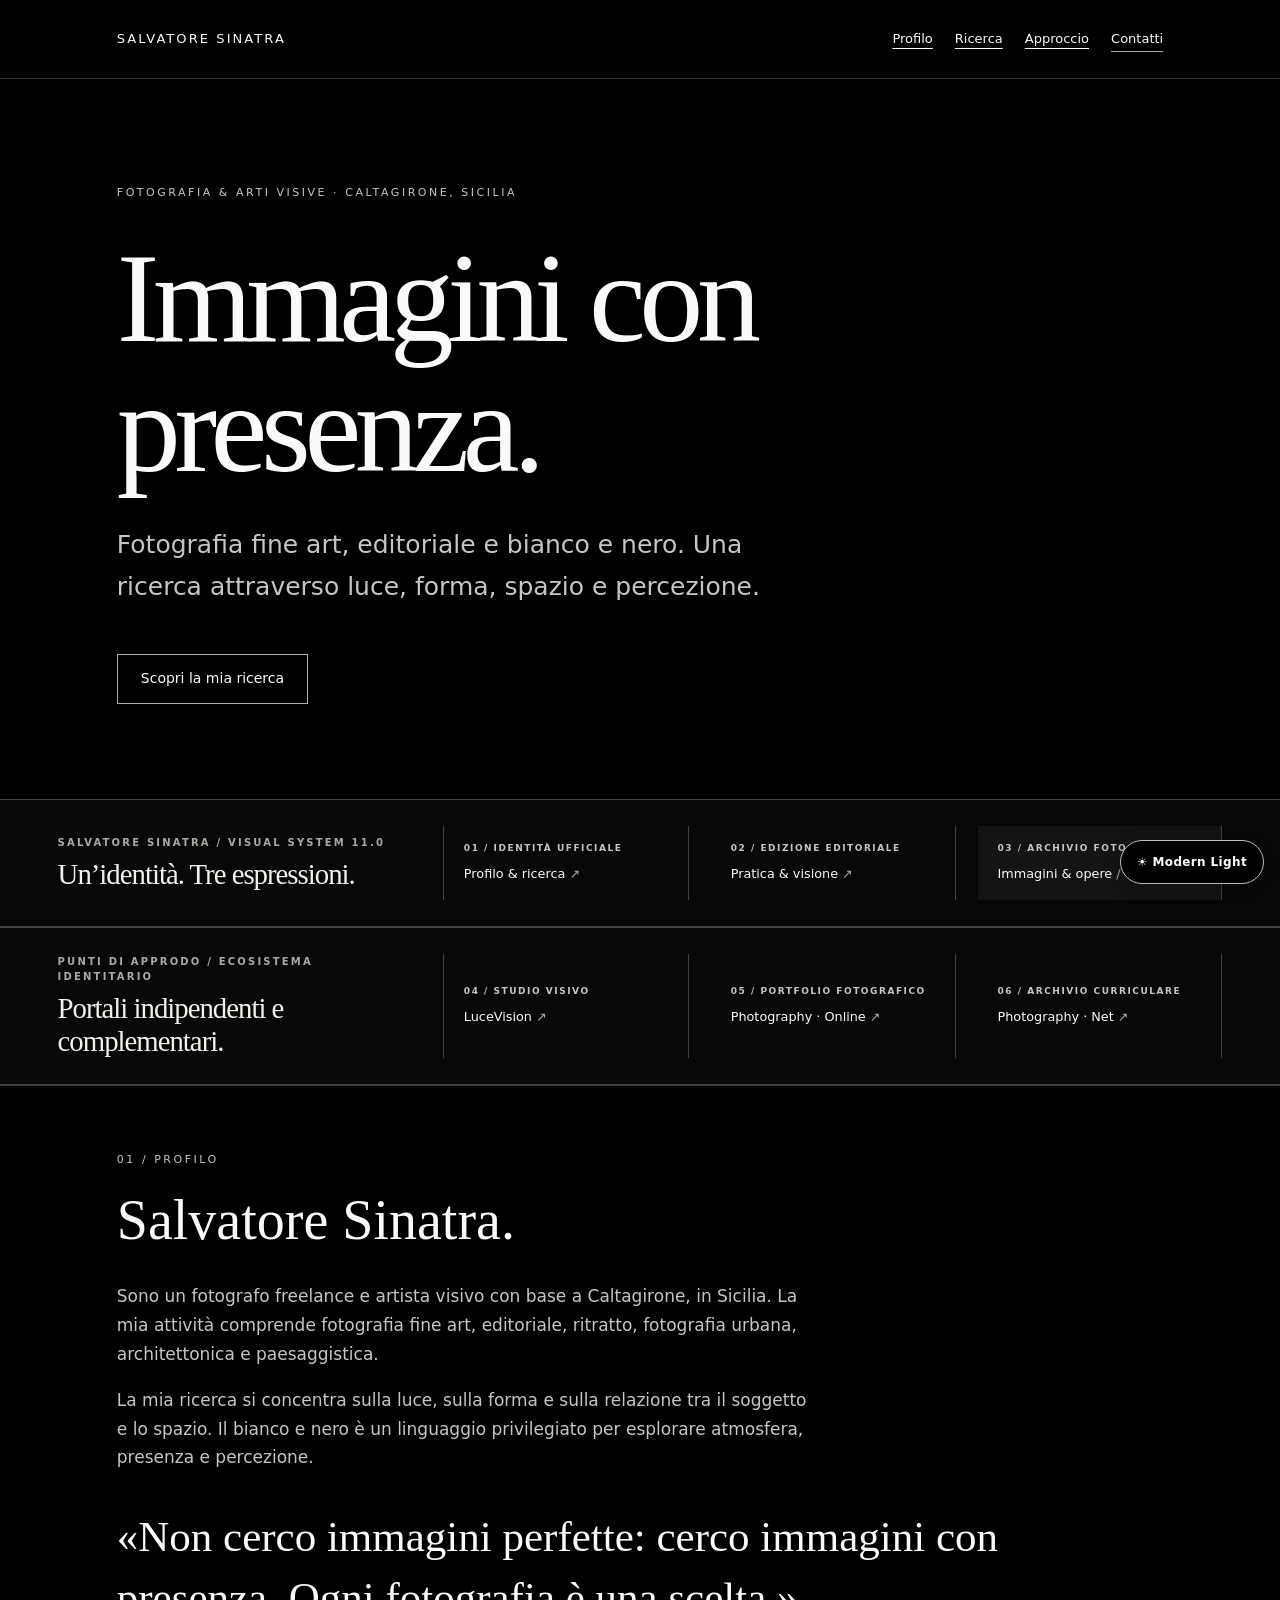
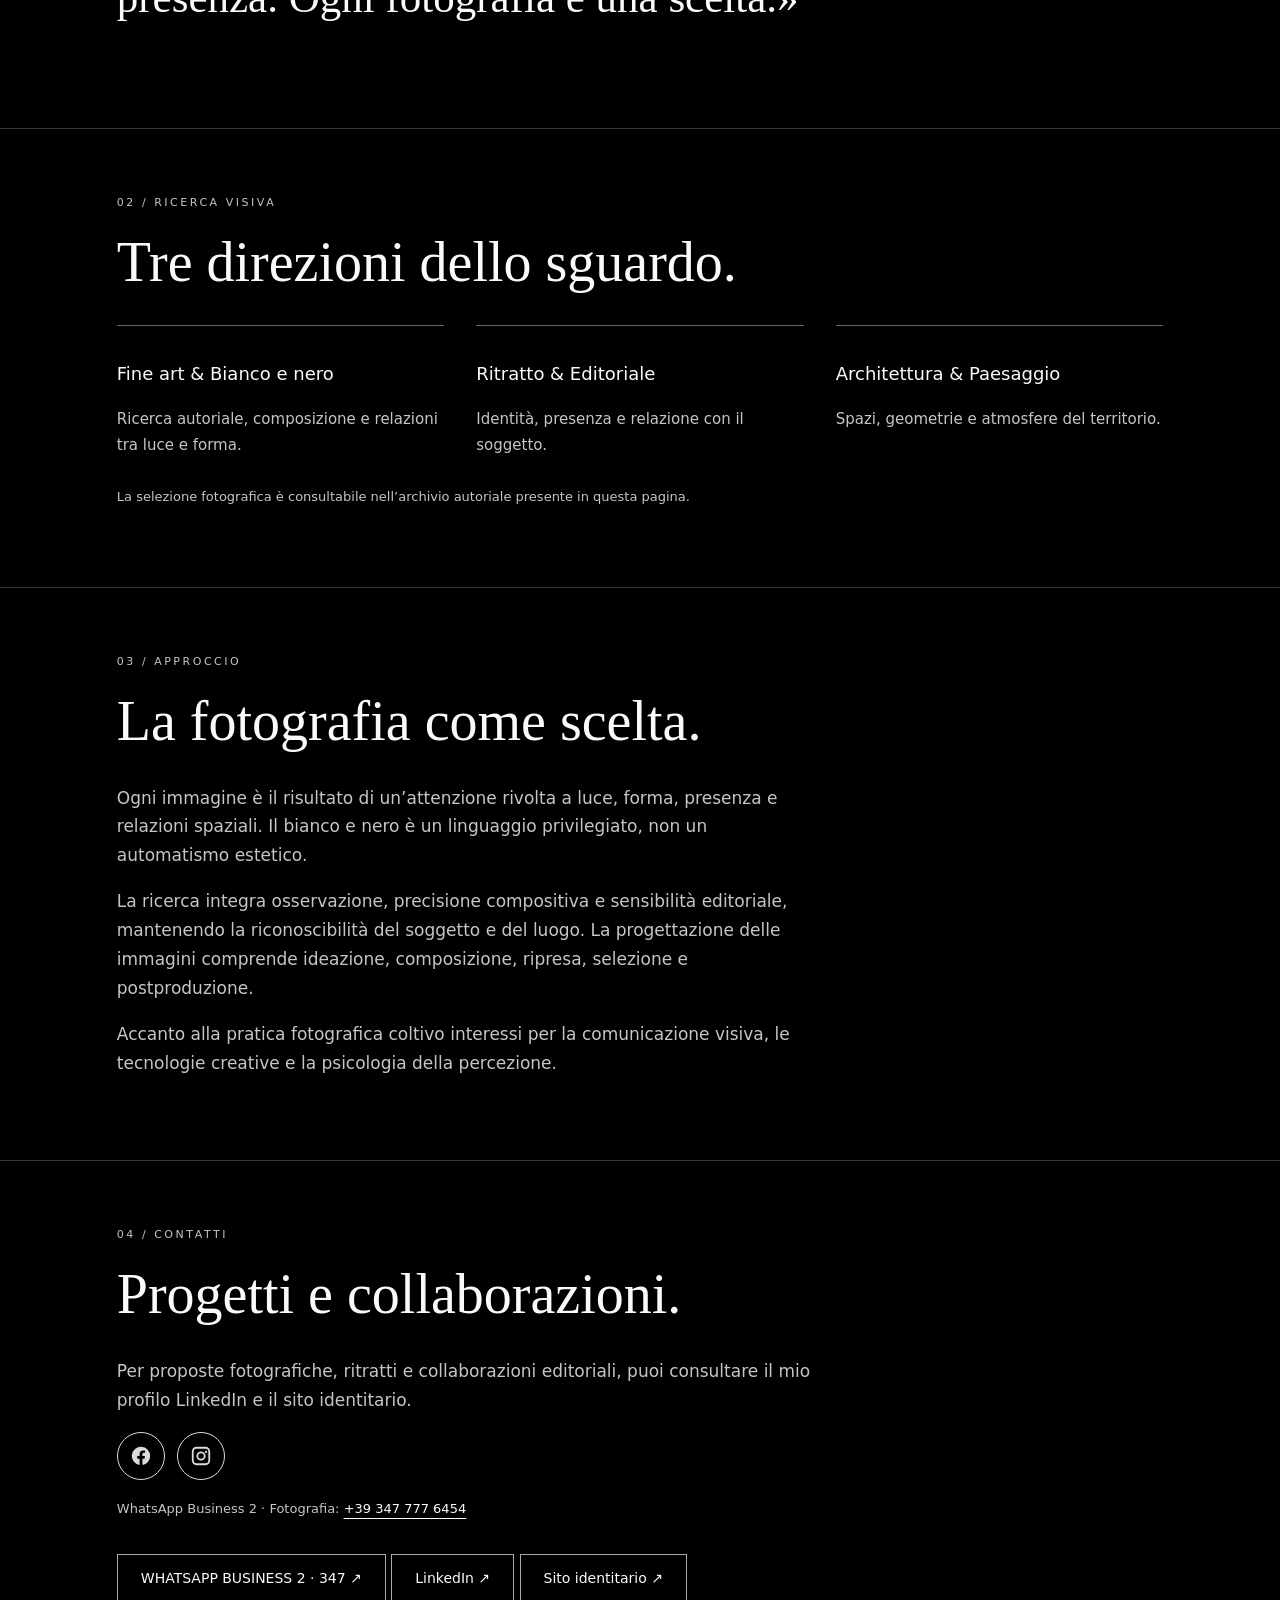
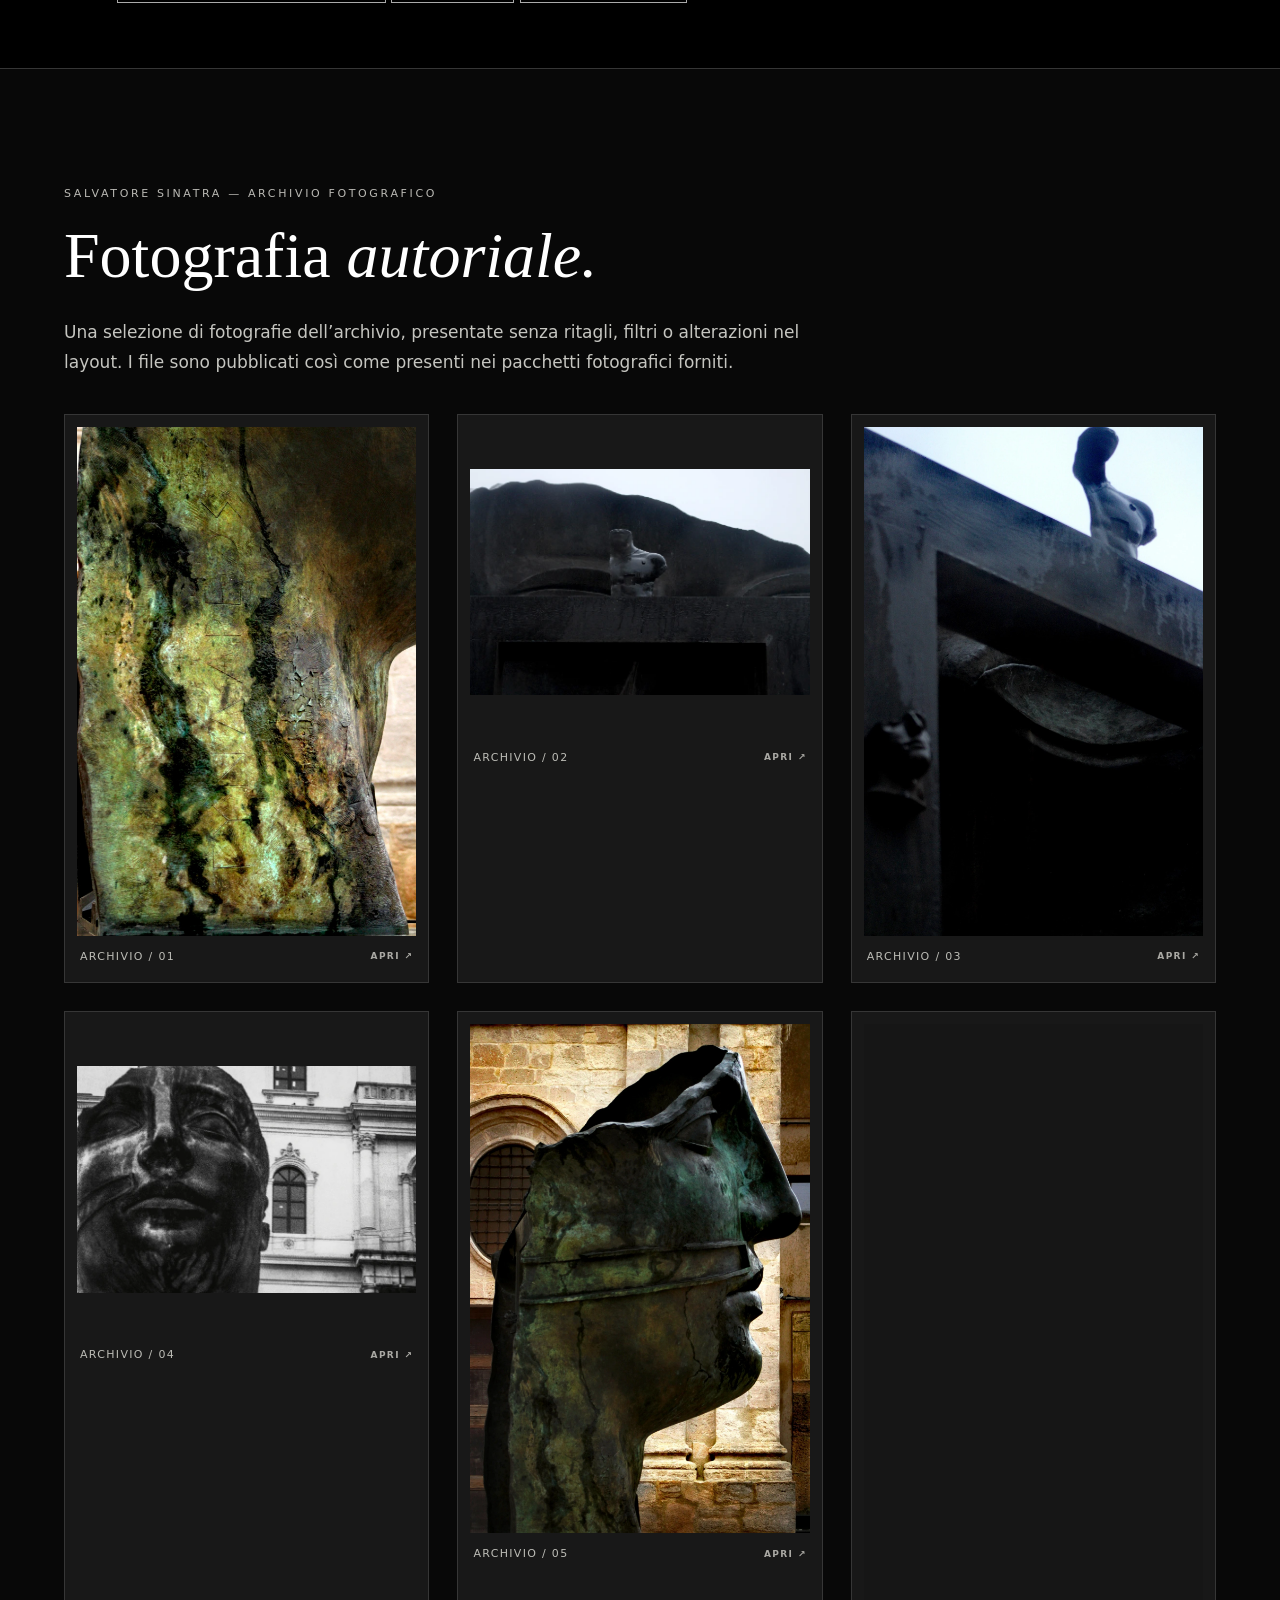
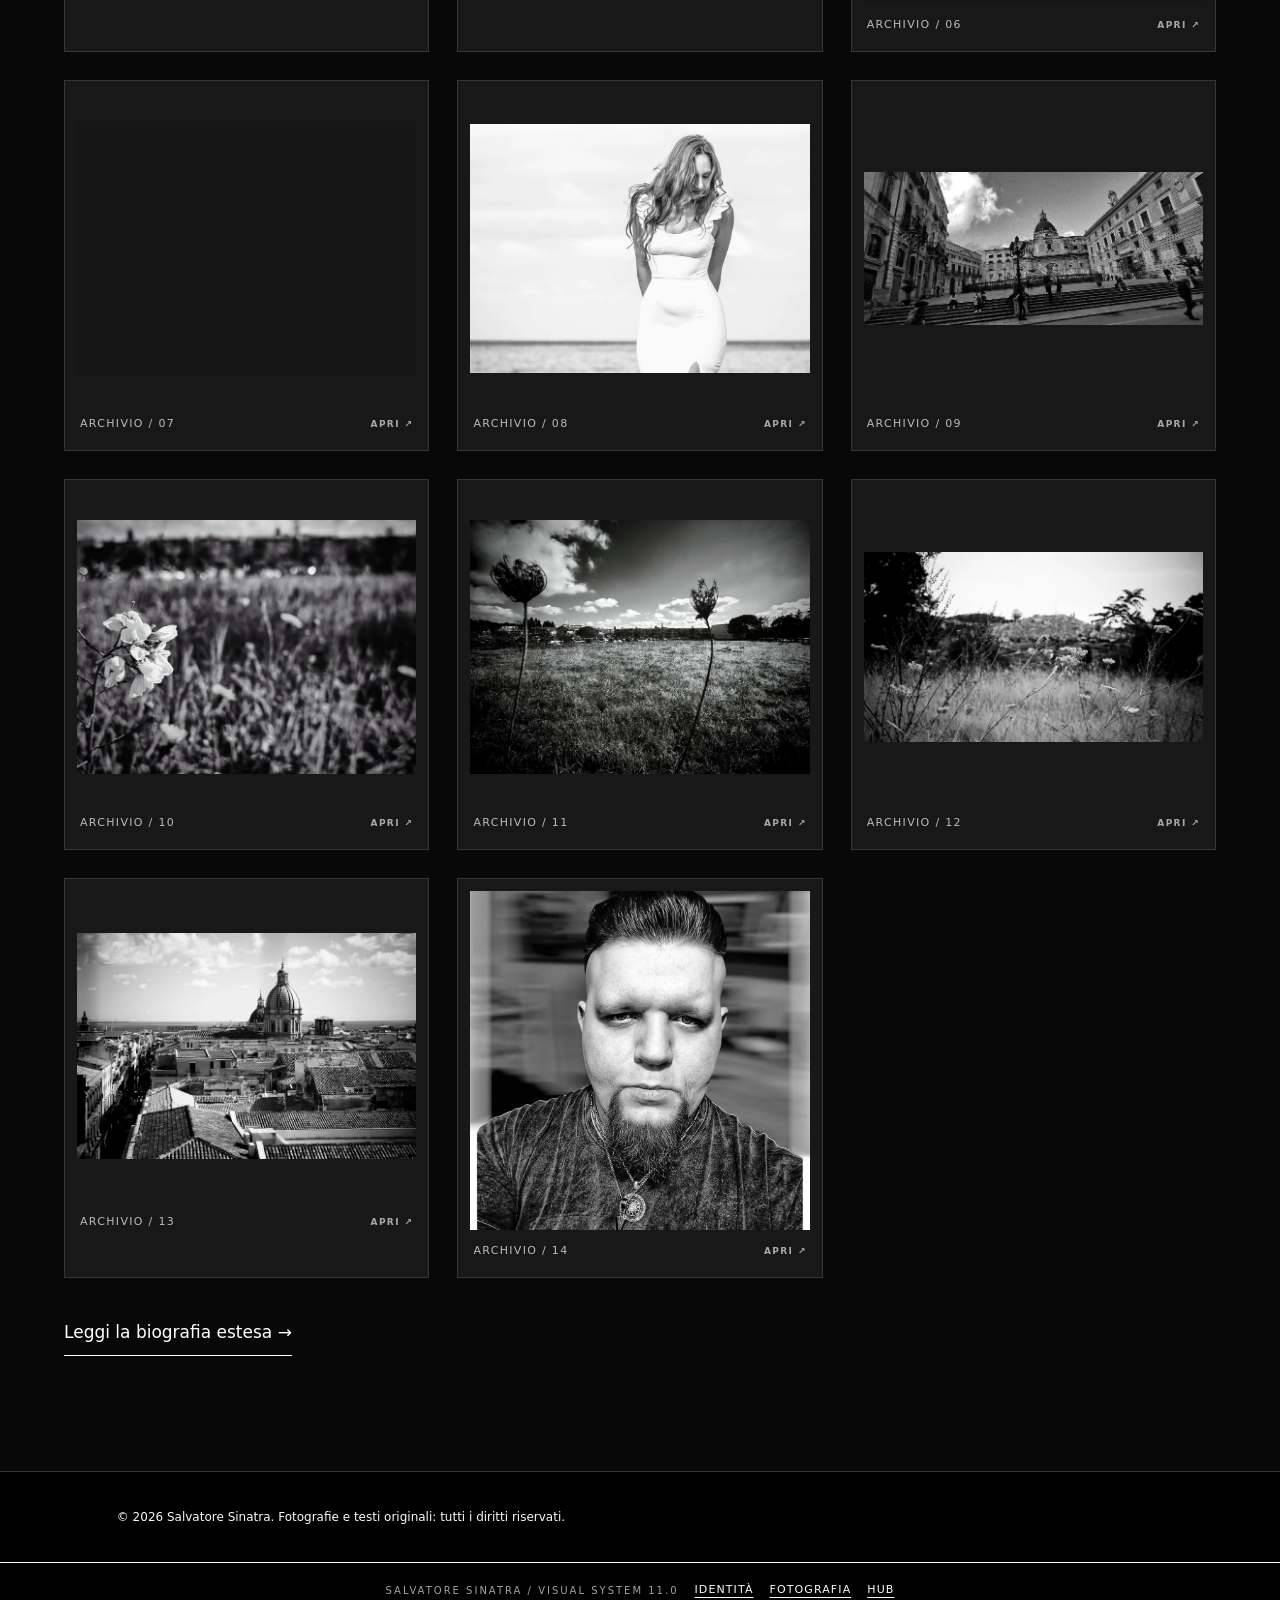
==== index.html @ 9a969101 "Audit: consolidate verified identity-site links and photographic content integrity" ====
<!doctype html>
<html lang="it"><head><meta charset="utf-8"><meta name="viewport" content="width=device-width,initial-scale=1"><title>Salvatore Sinatra — Fotografia e Arti Visive</title><meta name="description" content="Salvatore Sinatra, fotografo freelance e artista visivo a Caltagirone, Sicilia. Fotografia fine art, editoriale, ritratto e bianco e nero."><link rel="canonical" href="https://www.salvatoresinatraphotography.it/"><meta name="theme-color" content="#111111"><meta property="og:title" content="Salvatore Sinatra — Fotografia e Arti Visive"><meta property="og:type" content="website"><meta property="og:url" content="https://www.salvatoresinatraphotography.it/"><style>
*{box-sizing:border-box}html{scroll-behavior:smooth}body{margin:0;background:#111;color:#eee;font:17px/1.7 system-ui,sans-serif}a{color:inherit;text-underline-offset:5px}a:focus-visible{outline:2px solid #fff;outline-offset:6px}.wrap{max-width:1200px;margin:auto;padding:0 6vw}header{padding:28px 0;border-bottom:1px solid #363636}header .wrap{display:flex;justify-content:space-between;gap:24px;flex-wrap:wrap}.brand{font-size:13px;letter-spacing:.16em;text-decoration:none}nav{display:flex;gap:22px;font-size:13px}.hero{padding:105px 0 95px}.eyebrow{font-size:11px;text-transform:uppercase;letter-spacing:.23em;color:#b5b5b5}h1{font-family:Georgia,serif;font-size:clamp(64px,10vw,132px);font-weight:400;line-height:1.02;letter-spacing:-.05em;margin:30px 0}h2{font:400 clamp(34px,5vw,56px)/1.15 Georgia,serif;margin:18px 0 30px}h3{font-size:18px;font-weight:500}p{max-width:700px;color:#c4c4c4}.lead{font-size:clamp(19px,2.5vw,25px);max-width:670px}.button{display:inline-block;padding:12px 23px;border:1px solid #aaa;margin-top:20px;text-decoration:none;font-size:14px}.button:hover{background:#eee;color:#111}section:not(.hero){padding:65px 0;border-top:1px solid #363636}.grid{display:grid;grid-template-columns:repeat(3,1fr);gap:32px}.item{padding-top:15px;border-top:1px solid #666}.item p{font-size:15px}blockquote{margin:35px 0;font:400 clamp(26px,4vw,43px)/1.4 Georgia,serif;max-width:900px}.note{font-size:13px;color:#999}footer{padding:35px 0;border-top:1px solid #363636;font-size:12px;color:#aaa}.skip{position:absolute;left:-9999px}.skip:focus{left:20px;top:10px;background:#111;padding:10px}@media(max-width:650px){.grid{grid-template-columns:1fr}.hero{padding:65px 0}.wrap{padding:0 7vw}nav{gap:16px}}@media(prefers-reduced-motion:reduce){html{scroll-behavior:auto}}
</style><meta name="design-system-version" content="11.0"><style id="ss-design-system-v10">:root{--ss10-black:#080808;--ss10-white:#f5f5f2;--ss10-muted:#a8a8a4;--ss10-border:#3b3b3b}html{scroll-behavior:smooth}body{font-kerning:normal;-webkit-font-smoothing:antialiased}img{max-width:100%;height:auto}img:not([width]):not([height]){object-fit:contain}a,button{transition:color .2s ease,border-color .2s ease,background-color .2s ease}a:focus-visible,button:focus-visible{outline:2px solid currentColor;outline-offset:4px}h1,h2,h3{text-wrap:balance}p{overflow-wrap:break-word}main{min-width:0}@media(prefers-reduced-motion:reduce){*,*::before,*::after{scroll-behavior:auto!important;animation-duration:.01ms!important;transition-duration:.01ms!important}}@media(max-width:600px){body{overflow-x:hidden}nav{max-width:100%;flex-wrap:wrap}}.ss-v10-signature{font:500 10px/1.5 system-ui,sans-serif;letter-spacing:.2em;text-transform:uppercase;opacity:.65}.ss-v10-links{display:flex;gap:16px;flex-wrap:wrap;align-items:center;justify-content:center;padding:18px 5%;border-top:1px solid currentColor;font:500 11px/1.6 system-ui,sans-serif;letter-spacing:.1em;text-transform:uppercase}.ss-v10-links a{text-decoration:underline;text-underline-offset:4px}.ss-v10-links a:hover{opacity:.65}</style>  <meta name="robots" content="index,follow,max-image-preview:large">
  <meta property="og:locale" content="it_IT">
  <meta property="og:site_name" content="Salvatore Sinatra Photography">
  <meta property="og:description" content="Salvatore Sinatra, fotografo freelance e artista visivo a Caltagirone, Sicilia. Fotografia fine art, editoriale, ritratto e bianco e nero.">
  <meta property="og:image" content="https://www.salvatoresinatraphotography.it/assets/photos/1000022959.webp">
  <meta name="twitter:card" content="summary_large_image">
  <meta name="twitter:title" content="Salvatore Sinatra — Fotografia e Arti Visive">
  <meta name="twitter:description" content="Salvatore Sinatra, fotografo freelance e artista visivo a Caltagirone, Sicilia. Fotografia fine art, editoriale, ritratto e bianco e nero.">
  <meta name="twitter:image" content="https://www.salvatoresinatraphotography.it/assets/photos/1000022959.webp">
  <script type="application/ld+json">{"@context":"https://schema.org","@type":"WebSite","name":"Salvatore Sinatra — Fotografia e Arti Visive","url":"https://www.salvatoresinatraphotography.it/","description":"Salvatore Sinatra, fotografo freelance e artista visivo a Caltagirone, Sicilia. Fotografia fine art, editoriale, ritratto e bianco e nero.","inLanguage":"it-IT"}</script>
<link rel="stylesheet" href="assets/ss-visual-theme.css"><link rel="stylesheet" href="assets/ss-editorial-v11.css"></head><body><a class="skip" href="#contenuto">Vai al contenuto</a><header><div class="wrap"><a class="brand" href="./">SALVATORE SINATRA</a><nav aria-label="Navigazione principale"><a href="#profilo">Profilo</a><a href="#ricerca">Ricerca</a><a href="#approccio">Approccio</a><a href="#contatti">Contatti</a></nav></div></header><main id="contenuto"><section class="hero"><div class="wrap"><div class="eyebrow">Fotografia & Arti Visive · Caltagirone, Sicilia</div><h1>Immagini con<br>presenza.</h1><p class="lead">Fotografia fine art, editoriale e bianco e nero. Una ricerca attraverso luce, forma, spazio e percezione.</p><a class="button" href="#profilo">Scopri la mia ricerca</a></div></section><aside class="ss11-network" aria-label="Sistema editoriale e siti di Salvatore Sinatra"><div class="ss11-network__heading"><span class="ss11-network__eyebrow">SALVATORE SINATRA / VISUAL SYSTEM 11.0</span><strong>Un’identità. Tre espressioni.</strong></div><nav class="ss11-network__links" aria-label="Naviga tra i siti identitari"><a class="ss11-network__link" href="https://salvatoresinatra.it/"><small>01 / IDENTITÀ UFFICIALE</small><span>Profilo & ricerca</span></a><a class="ss11-network__link" href="https://www.salvatore-sinatra.it/"><small>02 / EDIZIONE EDITORIALE</small><span>Pratica & visione</span></a><a class="ss11-network__link" href="https://www.salvatoresinatraphotography.it/" aria-current="page"><small>03 / ARCHIVIO FOTOGRAFICO</small><span>Immagini & opere</span></a></nav></aside><aside class="ss11-network" aria-label="Altri siti autonomi di Salvatore Sinatra"><div class="ss11-network__heading"><span class="ss11-network__eyebrow">PUNTI DI APPRODO / ECOSISTEMA IDENTITARIO</span><strong>Portali indipendenti e complementari.</strong></div><nav class="ss11-network__links" aria-label="Altri punti di approdo di Salvatore Sinatra"><a class="ss11-network__link" href="https://www.lucevision.it/"><small>04 / STUDIO VISIVO</small><span>LuceVision</span></a><a class="ss11-network__link" href="https://www.salvatoresinatraphotography.online/"><small>05 / PORTFOLIO FOTOGRAFICO</small><span>Photography · Online</span></a><a class="ss11-network__link" href="https://www.salvatoresinatraphotography.net/"><small>06 / ARCHIVIO CURRICULARE</small><span>Photography · Net</span></a></nav></aside><section id="profilo"><div class="wrap"><div class="eyebrow">01 / Profilo</div><h2>Salvatore Sinatra.</h2><p>Sono un fotografo freelance e artista visivo con base a Caltagirone, in Sicilia. La mia attività comprende fotografia fine art, editoriale, ritratto, fotografia urbana, architettonica e paesaggistica.</p><p>La mia ricerca si concentra sulla luce, sulla forma e sulla relazione tra il soggetto e lo spazio. Il bianco e nero è un linguaggio privilegiato per esplorare atmosfera, presenza e percezione.</p><blockquote>«Non cerco immagini perfette: cerco immagini con presenza. Ogni fotografia è una scelta.»</blockquote></div></section><section id="ricerca"><div class="wrap"><div class="eyebrow">02 / Ricerca visiva</div><h2>Tre direzioni dello sguardo.</h2><div class="grid"><div class="item"><h3>Fine art & Bianco e nero</h3><p>Ricerca autoriale, composizione e relazioni tra luce e forma.</p></div><div class="item"><h3>Ritratto & Editoriale</h3><p>Identità, presenza e relazione con il soggetto.</p></div><div class="item"><h3>Architettura & Paesaggio</h3><p>Spazi, geometrie e atmosfere del territorio.</p></div></div><p class="note">La selezione fotografica è consultabile nell’archivio autoriale presente in questa pagina.</p></div></section><section id="approccio"><div class="wrap"><div class="eyebrow">03 / Approccio</div><h2>La fotografia come scelta.</h2><p>Ogni immagine è il risultato di un’attenzione rivolta a luce, forma, presenza e relazioni spaziali. Il bianco e nero è un linguaggio privilegiato, non un automatismo estetico.</p><p>La ricerca integra osservazione, precisione compositiva e sensibilità editoriale, mantenendo la riconoscibilità del soggetto e del luogo. La progettazione delle immagini comprende ideazione, composizione, ripresa, selezione e postproduzione.</p><p>Accanto alla pratica fotografica coltivo interessi per la comunicazione visiva, le tecnologie creative e la psicologia della percezione.</p></div></section><section id="contatti"><div class="wrap"><div class="eyebrow">04 / Contatti</div><h2>Progetti e collaborazioni.</h2><p>Per proposte fotografiche, ritratti e collaborazioni editoriali, puoi consultare il mio profilo LinkedIn e il sito identitario.</p><official-social-links></official-social-links><script src="assets/official-social-links.js" defer></script><p class="note">WhatsApp Business 2 · Fotografia: <a href="tel:+393477776454">+39 347 777 6454</a></p><a class="button" href="https://wa.me/393477776454" target="_blank" rel="noopener noreferrer" aria-label="Scrivi su WhatsApp Business 2 al numero 347 777 6454">WHATSAPP BUSINESS 2 · 347 ↗</a> <a class="button" href="https://it.linkedin.com/in/salvatoresinatra-salvatore-sinatra-photography" target="_blank" rel="noopener noreferrer">LinkedIn ↗</a> <a class="button" href="https://www.salvatore-sinatra.it/" target="_blank" rel="noopener noreferrer">Sito identitario ↗</a></div></section><style id="ss-photo-gallery-style-v10">
#ss-photo-gallery-v10{padding:clamp(50px,9vw,120px) 5vw;background:#101010;color:#f4f3ef;font-family:system-ui,-apple-system,BlinkMacSystemFont,"Segoe UI",sans-serif}
#ss-photo-gallery-v10 .ss-gallery-inner{max-width:1400px;margin:auto}
#ss-photo-gallery-v10 .ss-photo-overline{font-size:11px;letter-spacing:.24em;text-transform:uppercase;color:#bab9b4}
#ss-photo-gallery-v10 h2{font-family:Georgia,serif;font-weight:400;font-size:clamp(32px,5vw,68px);line-height:1.1;margin:18px 0 25px;color:#fff}
#ss-photo-gallery-v10 p{max-width:750px;color:#c5c5c0;line-height:1.8}
#ss-photo-gallery-v10 .ss-photo-grid{display:grid;grid-template-columns:repeat(3,minmax(0,1fr));gap:clamp(12px,2.2vw,30px);margin-top:36px}
#ss-photo-gallery-v10 figure{margin:0;min-width:0;background:#181818;border:1px solid #363636;padding:12px}
#ss-photo-gallery-v10 img{display:block;width:100%;height:auto;max-height:580px;object-fit:contain;background:#161616}
#ss-photo-gallery-v10 figcaption{padding:12px 3px 4px;color:#bcbcb6;font-size:11px;letter-spacing:.12em;text-transform:uppercase}
#ss-photo-gallery-v10 .ss-bio-link{display:inline-block;margin-top:32px;border-bottom:1px solid currentColor;padding:8px 0;color:#fff;text-decoration:none}
@media(max-width:900px){#ss-photo-gallery-v10 .ss-photo-grid{grid-template-columns:repeat(2,minmax(0,1fr))}}
@media(max-width:560px){#ss-photo-gallery-v10 .ss-photo-grid{grid-template-columns:1fr}}
</style>
<section id="ss-photo-gallery-v10" aria-labelledby="ss-gallery-title"><div class="ss-gallery-inner">
  <div class="ss-photo-overline">Salvatore Sinatra — Archivio fotografico</div>
  <h2 id="ss-gallery-title">Fotografia <em>autoriale.</em></h2>
  <p>Una selezione di fotografie dell’archivio, presentate senza ritagli, filtri o alterazioni nel layout. I file sono pubblicati così come presenti nei pacchetti fotografici forniti.</p>
  <div class="ss-photo-grid">
    <figure><img src="assets/photos/1000022959.webp" alt="Fotografia autoriale di Salvatore Sinatra, immagine 01" loading="lazy" decoding="async"><figcaption>Archivio / 01</figcaption></figure>
    <figure><img src="assets/photos/1000022960.webp" alt="Fotografia autoriale di Salvatore Sinatra, immagine 02" loading="lazy" decoding="async"><figcaption>Archivio / 02</figcaption></figure>
    <figure><img src="assets/photos/1000022961.webp" alt="Fotografia autoriale di Salvatore Sinatra, immagine 03" loading="lazy" decoding="async"><figcaption>Archivio / 03</figcaption></figure>
    <figure><img src="assets/photos/1000022968.webp" alt="Fotografia autoriale di Salvatore Sinatra, immagine 04" loading="lazy" decoding="async"><figcaption>Archivio / 04</figcaption></figure>
    <figure><img src="assets/photos/1000023052.webp" alt="Fotografia autoriale di Salvatore Sinatra, immagine 05" loading="lazy" decoding="async"><figcaption>Archivio / 05</figcaption></figure>
    <figure><img src="assets/photos/1000023099.webp" alt="Fotografia autoriale di Salvatore Sinatra, immagine 06" loading="lazy" decoding="async"><figcaption>Archivio / 06</figcaption></figure>
    <figure><img src="assets/photos/1000023107.webp" alt="Fotografia autoriale di Salvatore Sinatra, immagine 07" loading="lazy" decoding="async"><figcaption>Archivio / 07</figcaption></figure>
    <figure><img src="assets/photos/1000023108.webp" alt="Fotografia autoriale di Salvatore Sinatra, immagine 08" loading="lazy" decoding="async"><figcaption>Archivio / 08</figcaption></figure>
    <figure><img src="assets/photos/467305712_122122964054394208_3311720588704344469_n%20%281%29.webp" alt="Fotografia autoriale di Salvatore Sinatra, immagine 09" loading="lazy" decoding="async"><figcaption>Archivio / 09</figcaption></figure>
    <figure><img src="assets/photos/473782319_577925235085140_2811685960131535709_n.webp" alt="Fotografia autoriale di Salvatore Sinatra, immagine 10" loading="lazy" decoding="async"><figcaption>Archivio / 10</figcaption></figure>
    <figure><img src="assets/photos/475974931_590899060454424_2349021340754761144_n.webp" alt="Fotografia autoriale di Salvatore Sinatra, immagine 11" loading="lazy" decoding="async"><figcaption>Archivio / 11</figcaption></figure>
    <figure><img src="assets/photos/476558959_595280760016254_7209493691133244539_n.webp" alt="Fotografia autoriale di Salvatore Sinatra, immagine 12" loading="lazy" decoding="async"><figcaption>Archivio / 12</figcaption></figure>
    <figure><img src="assets/photos/480542509_599351712942492_5895601628253863716_n.webp" alt="Fotografia autoriale di Salvatore Sinatra, immagine 13" loading="lazy" decoding="async"><figcaption>Archivio / 13</figcaption></figure>
    <figure><img src="assets/photos/F1.webp" alt="Fotografia autoriale di Salvatore Sinatra, immagine 14" loading="lazy" decoding="async"><figcaption>Archivio / 14</figcaption></figure>
  </div><a class="ss-bio-link" href="biografia.html">Leggi la biografia estesa &rarr;</a>
</div></section>
</main><footer><div class="wrap">© 2026 Salvatore Sinatra. Fotografie e testi originali: tutti i diritti riservati.</div></footer><nav class="ss-v10-links" aria-label="Rete dei siti Salvatore Sinatra"><span class="ss-v10-signature">Salvatore Sinatra / Visual System 11.0</span><a href="https://www.salvatore-sinatra.it/">Identità</a><a href="https://www.salvatoresinatraphotography.it/">Fotografia</a><a href="https://salvatoresinatra0001-ux.github.io/">Hub</a></nav><script src="assets/ss-visual-theme.js" defer></script><script src="assets/ss-editorial-v11.js" defer></script></body></html>
---- assets/ss-visual-theme.css ----
/* Salvatore Sinatra — site-safe theme overrides, V2.1. Images are intentionally unaffected. */
.ss-theme-switch{position:fixed;right:max(16px,env(safe-area-inset-right));bottom:max(16px,env(safe-area-inset-bottom));z-index:10000;display:inline-flex;align-items:center;justify-content:center;min-height:44px;padding:11px 16px;border-radius:999px;border:1px solid currentColor;background:#080808;color:#fff;font:600 12px/1.2 system-ui,sans-serif;letter-spacing:.03em;cursor:pointer;box-shadow:0 4px 18px #0005}
.ss-theme-switch:focus-visible{outline:3px solid #818cf8;outline-offset:3px}
html[data-ss-theme="light"]{color-scheme:light;--black:#fafaf8;--white:#171717;--grey:#525252;--border:#d5d5d5;--ink:#181818;--muted:#565656;--line:#d5d5d5}
html[data-ss-theme="light"] body{background:#fafaf8!important;color:#171717!important}
html[data-ss-theme="light"] :is(header,footer,.top,.site-header,.footer,.foot,.bar,.social-home,.social-widget,.tile,.item,.card,.contact-section,.contact,.section,main,aside){color:#171717}
html[data-ss-theme="light"] :is(header,footer,.top,.site-header,.footer,.foot,.bar,.social-home,.social-widget){background-color:#fafaf8!important;border-color:#d0d0d0!important}
html[data-ss-theme="light"] :is(p,.copy,.lead,.intro,.note,.eyebrow,.tag,.tile p,.item p,figcaption,small){color:#454545!important}
html[data-ss-theme="light"] :is(h1,h2,h3,h4,a,.brand,.wordmark,.logo){color:#171717}
html[data-ss-theme="light"] :is(.button,.ss-theme-switch){background:#fff;color:#171717;border-color:#777}
html[data-ss-theme="light"] :is(.hero,.view,.hero-bottom,.grid,.tiles){background-color:transparent}
html[data-ss-theme="light"] :is(.ss-photo-gallery-v10,#ss-photo-gallery-v10){background:#f3f3f1!important;color:#171717!important}
html[data-ss-theme="light"] :is(.ss-photo-gallery-v10,#ss-photo-gallery-v10) :is(h2,h3,p,figcaption){color:#171717!important}
html[data-ss-theme="dark"]{color-scheme:dark;--black:#000;--white:#fafafa;--grey:#bbb;--border:#343434;--ink:#fafafa;--muted:#bbb;--line:#343434}
html[data-ss-theme="dark"] body{background:#000!important;color:#fafafa!important}
html[data-ss-theme="dark"] :is(header,footer,.top,.site-header,.footer,.foot,.bar,.social-home,.social-widget){background-color:#000!important;color:#fafafa;border-color:#343434!important}
html[data-ss-theme="dark"] :is(p,.copy,.lead,.intro,.note,.eyebrow,.tag,.tile p,.item p,figcaption,small){color:#c5c5c5}
html[data-ss-theme="dark"] :is(h1,h2,h3,h4,a,.brand,.wordmark,.logo){color:#fafafa}
html[data-ss-theme="dark"] .ss-theme-switch{background:#000;color:#fff;border-color:#bbb}
html[data-ss-theme="dark"] :is(.ss-photo-gallery-v10,#ss-photo-gallery-v10){background:#080808!important;color:#fafafa!important}
@media(max-width:600px){.ss-theme-switch{font-size:11px;padding:10px 12px;max-width:calc(100vw - 32px)}}
@media(prefers-reduced-motion:reduce){.ss-theme-switch{transition:none}}
---- assets/ss-editorial-v11.css ----
/* SALVATORE SINATRA — VISUAL IDENTITY SYSTEM 11.0
   Shared, progressive editorial layer. Non-destructive to original photography. */
:root{--ss11-ink:#f2f0eb;--ss11-muted:#aaa9a4;--ss11-line:#44433f;--ss11-surface:#141413;--ss11-bg:#080808;--ss11-ease:cubic-bezier(.22,1,.36,1)}
html[data-ss-theme="light"]{--ss11-ink:#191919;--ss11-muted:#565651;--ss11-line:#c7c6c1;--ss11-surface:#eeede8;--ss11-bg:#fafaf8}
html{scroll-padding-top:clamp(78px,9vh,110px)}
body{font-kerning:normal;text-rendering:optimizeLegibility}
::selection{background:#d1cdc3;color:#101010}
:where(a,button,input):focus-visible{outline:2px solid var(--ss11-ink);outline-offset:4px}
:where(.top,.site-header,body>header){isolation:isolate}
:where(.nav a,header nav a){text-decoration-thickness:1px;text-underline-offset:7px}
:where(.hero) h1{font-feature-settings:"kern" 1;text-wrap:balance}
:where(.section,.contact,.contact-section) h2{font-kerning:normal;text-wrap:balance}
:where(.service,.item,.atlas-pillar-grid article,.atlas-project-list article,.atlas-directory article,.collection){
  transition:border-color .35s var(--ss11-ease),background-color .35s var(--ss11-ease),transform .35s var(--ss11-ease)}
:where(.service,.item,.atlas-pillar-grid article,.atlas-project-list article,.atlas-directory article,.collection):hover{border-color:var(--ss11-muted)}
@media (hover:hover) and (prefers-reduced-motion:no-preference){
  :where(.service,.item,.atlas-pillar-grid article,.atlas-project-list article,.atlas-directory article):hover{transform:translateY(-3px)}
}
.ss11-progress{position:fixed;inset:0 auto auto 0;z-index:12000;width:0;height:3px;pointer-events:none;background:var(--ss11-ink);box-shadow:0 0 10px #7775;transition:width .08s linear}
.ss11-network{display:grid;grid-template-columns:minmax(190px,.9fr) minmax(0,2.1fr);align-items:stretch;gap:clamp(20px,4vw,70px);padding:26px clamp(22px,4.5vw,86px);background:var(--ss11-bg);border-top:1px solid var(--ss11-line);border-bottom:1px solid var(--ss11-line);color:var(--ss11-ink)}
.ss11-network__heading{display:flex;flex-direction:column;gap:8px;justify-content:center}
.ss11-network__eyebrow{color:var(--ss11-muted);font:600 10px/1.5 system-ui,sans-serif;letter-spacing:.22em;text-transform:uppercase}
.ss11-network__heading strong{font:400 clamp(20px,2.25vw,33px)/1.15 Georgia,serif;letter-spacing:-.035em}
.ss11-network__links{display:grid;grid-template-columns:repeat(3,minmax(0,1fr));border-left:1px solid var(--ss11-line)}
.ss11-network__link{display:flex;min-width:0;flex-direction:column;justify-content:center;gap:10px;padding:16px 20px;border-right:1px solid var(--ss11-line);text-decoration:none;color:inherit;transition:background-color .25s,color .25s}
.ss11-network__link:hover,.ss11-network__link:focus-visible{background:var(--ss11-surface)}
.ss11-network__link[aria-current="page"]{background:var(--ss11-surface)}
.ss11-network__link small{font:600 9px/1.5 system-ui,sans-serif;letter-spacing:.17em;text-transform:uppercase;color:var(--ss11-muted)}
.ss11-network__link span{font:500 clamp(12px,1vw,15px)/1.45 system-ui,sans-serif;overflow-wrap:anywhere}
.ss11-network__link span:after{content:" ↗";color:var(--ss11-muted)}
.ss11-network__link[aria-current="page"] span:after{content:" /"}
#ss-photo-gallery-v10 .ss-photo-grid{gap:clamp(16px,2.3vw,32px)}
#ss-photo-gallery-v10 figure{border-color:var(--ss11-line);transition:border-color .3s,background-color .3s}
#ss-photo-gallery-v10 figure:hover{border-color:var(--ss11-ink);background:var(--ss11-surface)}
#ss-photo-gallery-v10 .ss11-photo-trigger{display:block;width:100%;padding:0;border:0;background:transparent;color:inherit;cursor:zoom-in;text-align:inherit}
#ss-photo-gallery-v10 .ss11-photo-trigger img{width:100%;height:auto;object-fit:contain}
#ss-photo-gallery-v10 figcaption{display:flex;justify-content:space-between;align-items:center;gap:12px}
#ss-photo-gallery-v10 figcaption:after{content:"APRI ↗";font:600 9px/1.5 system-ui,sans-serif;letter-spacing:.15em;color:var(--ss11-muted)}
.ss11-lightbox{border:1px solid #61615d;background:#090909;color:#f2f0eb;box-shadow:0 30px 100px #000b;padding:clamp(16px,3vw,36px);width:min(1180px,96vw);max-width:96vw;max-height:96dvh;overscroll-behavior:contain}
.ss11-lightbox::backdrop{background:rgba(0,0,0,.92);backdrop-filter:blur(8px)}
.ss11-lightbox__bar,.ss11-lightbox__nav{display:flex;align-items:center;justify-content:space-between;gap:20px}
.ss11-lightbox__bar{border-bottom:1px solid #42423f;padding-bottom:16px}
.ss11-lightbox__eyebrow{font:600 10px/1.5 system-ui,sans-serif;letter-spacing:.21em;color:#a9a9a5}
.ss11-lightbox button{font:600 11px/1.4 system-ui,sans-serif;letter-spacing:.12em;color:#f2f0eb;border:1px solid #686862;background:transparent;padding:11px 14px;cursor:pointer}
.ss11-lightbox button:hover,.ss11-lightbox button:focus-visible{background:#ededeb;color:#111}
.ss11-lightbox button:disabled{opacity:.35;cursor:not-allowed}
.ss11-lightbox__image{display:block;width:100%;height:auto;max-height:calc(96dvh - 220px);object-fit:contain;margin:18px auto;background:#090909}
.ss11-lightbox__nav{border-top:1px solid #42423f;padding-top:16px}
.ss11-lightbox__caption{color:#bcbcb9;font:400 12px/1.5 system-ui,sans-serif;max-width:55%;text-align:center}
.ss11-lightbox__count{color:#bcbcb9;font-size:11px}
@media(max-width:900px){.ss11-network{grid-template-columns:1fr;gap:18px}.ss11-network__links{border-top:1px solid var(--ss11-line)}}
@media(max-width:620px){.ss11-network{padding:24px 6vw}.ss11-network__links{grid-template-columns:1fr;border-left:0}.ss11-network__link{flex-direction:row;justify-content:space-between;gap:20px;border-right:0;border-bottom:1px solid var(--ss11-line);padding:16px 0}.ss11-network__link span{font-size:12px}.ss11-lightbox__caption{font-size:10px}.ss11-lightbox__nav{flex-wrap:wrap}.ss11-lightbox__nav button{flex:1}}
@media(prefers-reduced-motion:reduce){.ss11-progress,.ss11-network__link,:where(.service,.item,.atlas-pillar-grid article,.atlas-project-list article,.atlas-directory article,.collection){transition:none!important}}

/* V11.1 — monochrome contrast, navigation and safe visual defaults */
:where(.top .nav a,body>header nav a)[aria-current="location"]{color:var(--ss11-ink);text-decoration:underline;text-decoration-color:var(--ss11-muted);text-underline-offset:8px}
html[data-ss-theme="light"] #ss-photo-gallery-v10 figure{background:#eeede8;border-color:var(--ss11-line)}
html[data-ss-theme="light"] #ss-photo-gallery-v10 .ss11-photo-trigger img{background:#e5e4df}
html[data-ss-theme="light"] #ss-photo-gallery-v10 figcaption{color:#33332f}
html[data-ss-theme="light"] .ss11-progress{background:#222}

/* V11.3 — reserve interactive area for native lazy-loading images.
   Original images and intrinsic aspect ratios are never cropped. */
#ss-photo-gallery-v10 .ss11-photo-trigger{
  min-height:clamp(180px,26vw,310px);
  display:grid;
  place-items:center;
}
#ss-photo-gallery-v10 .ss11-photo-trigger img{
  object-fit:contain;
  max-height:580px;
}
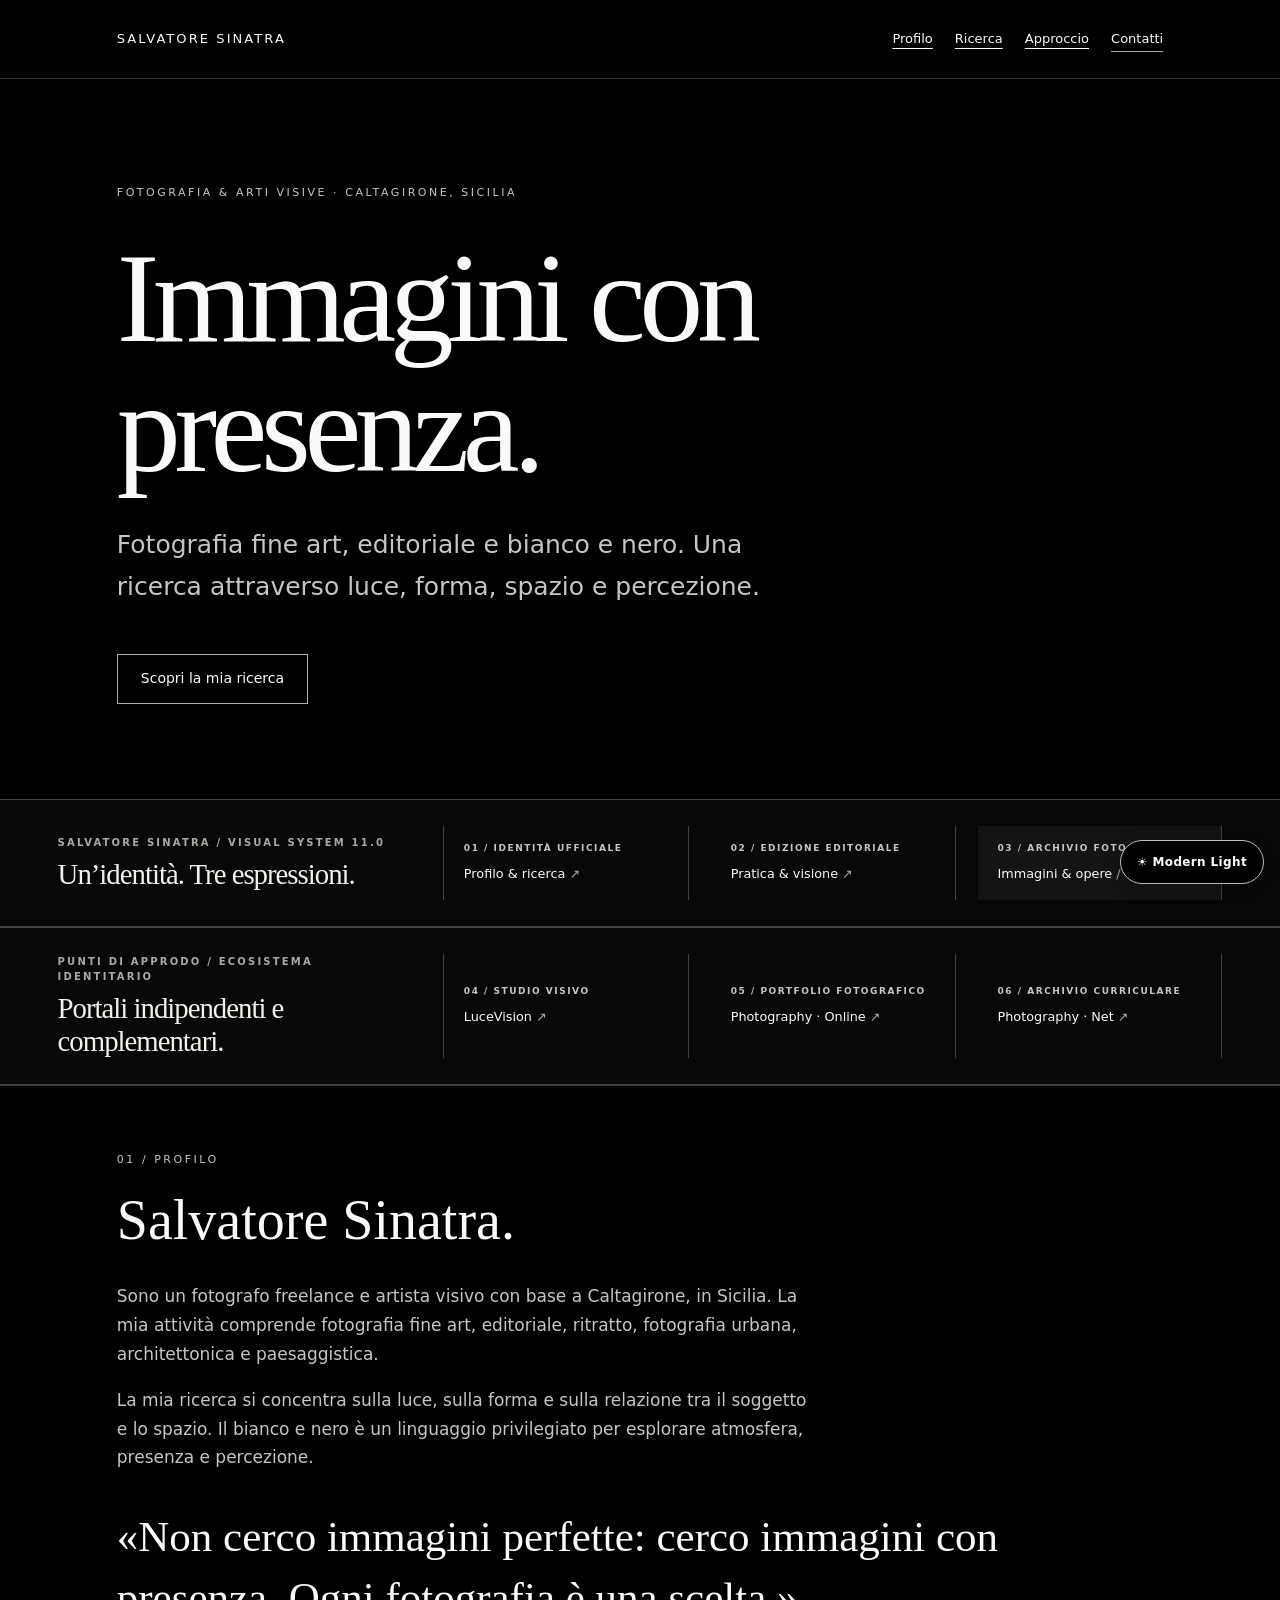
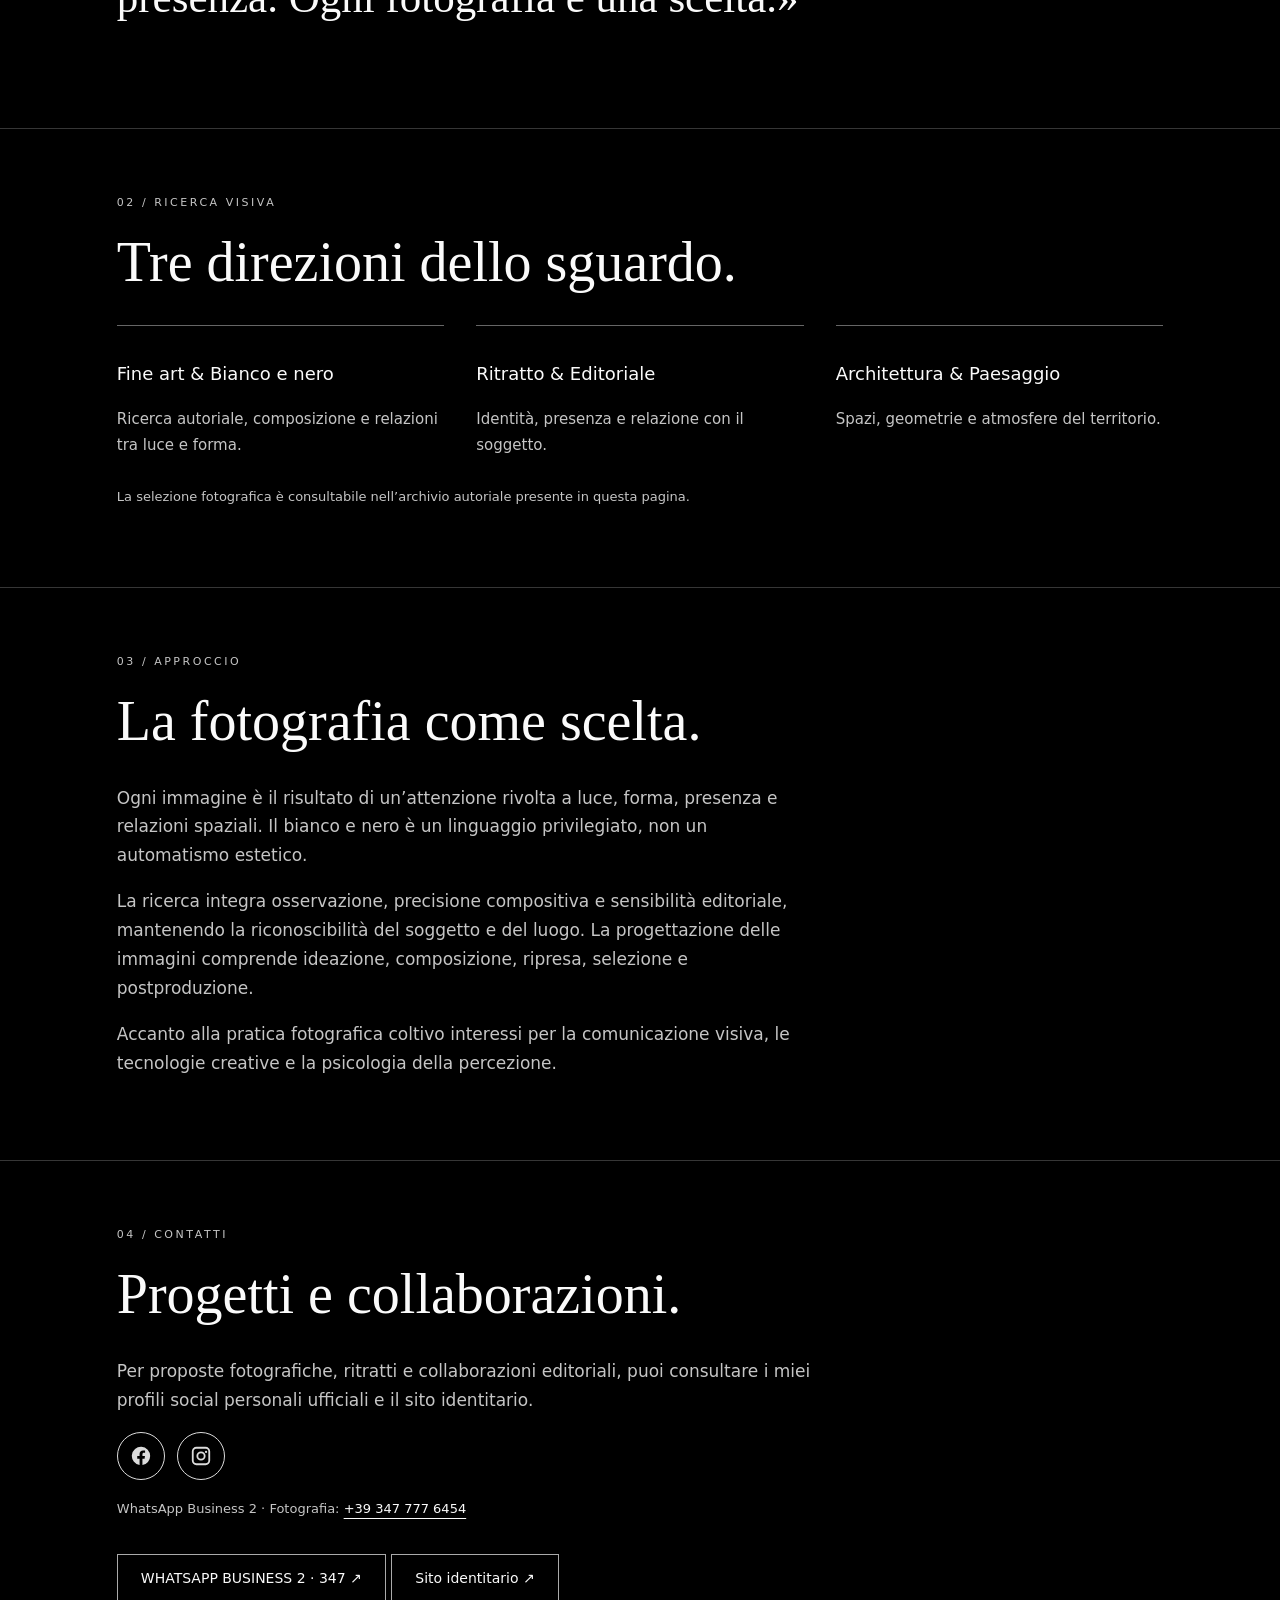
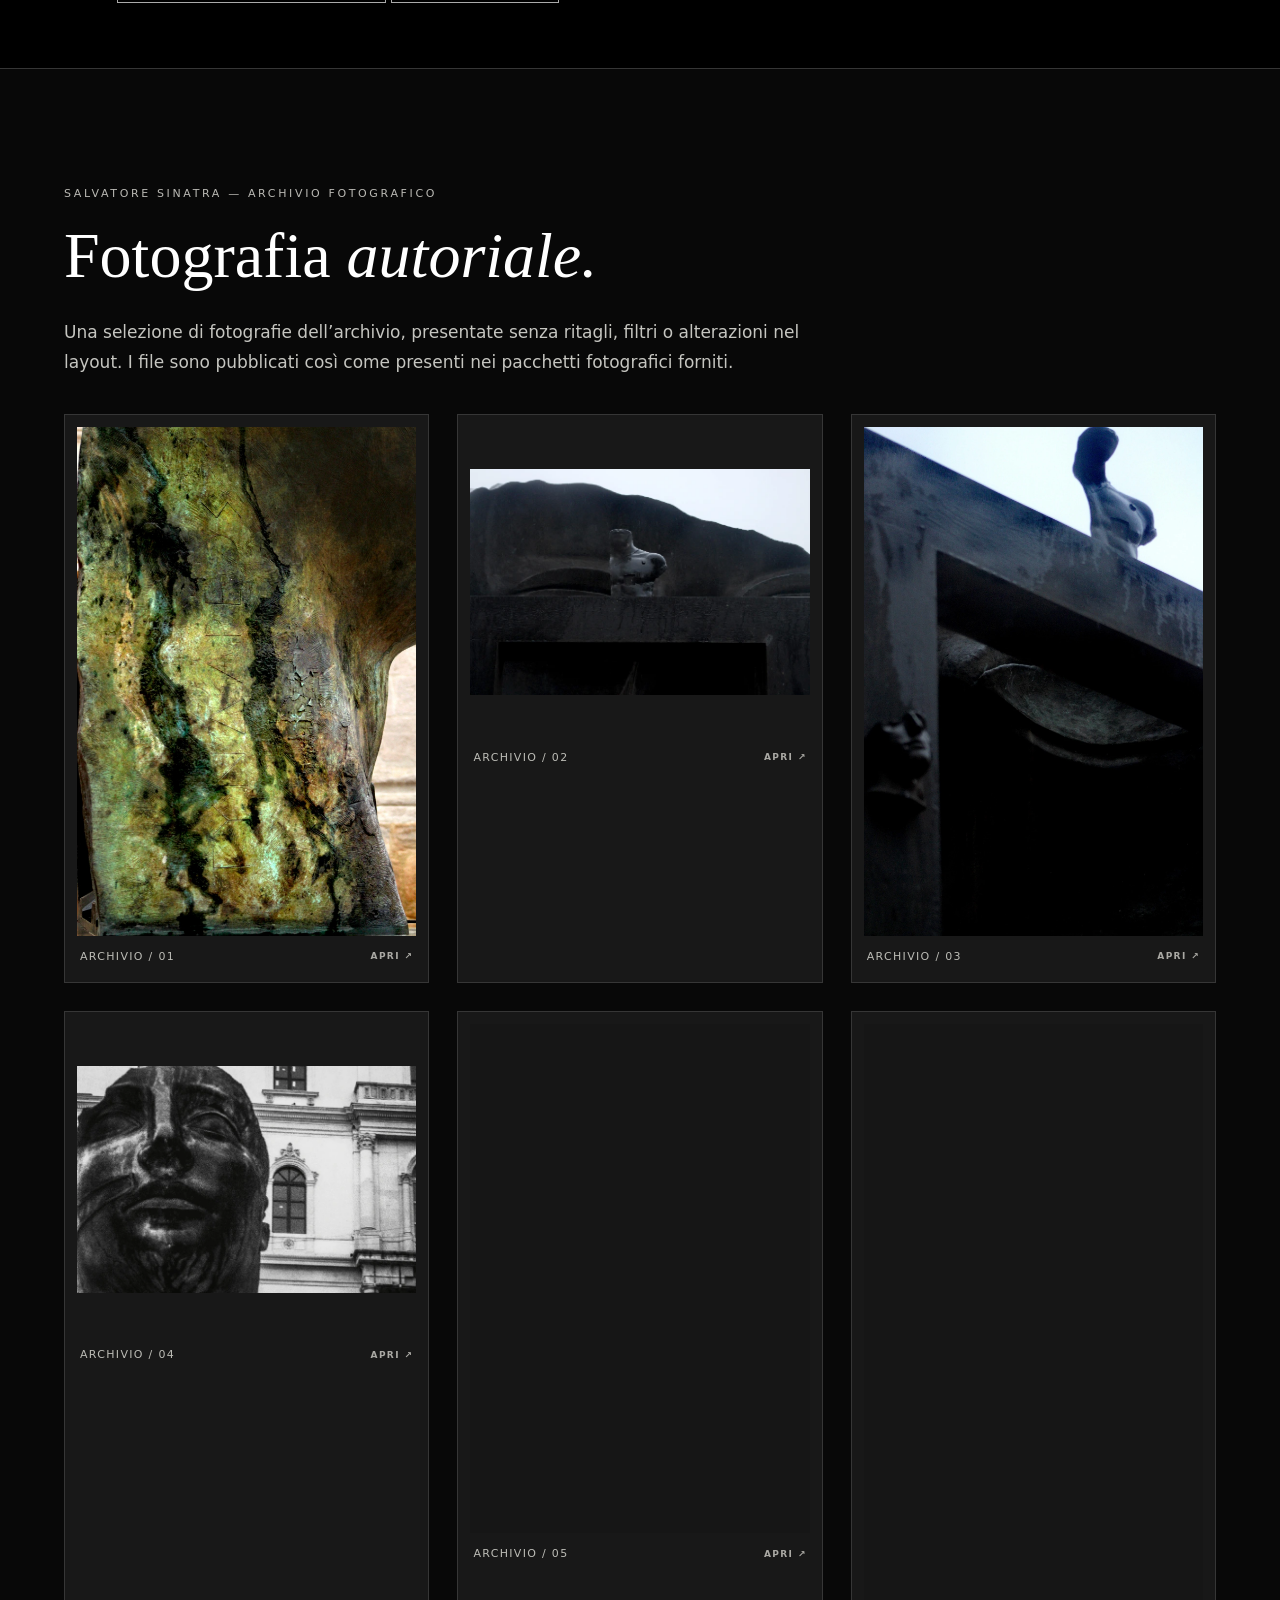
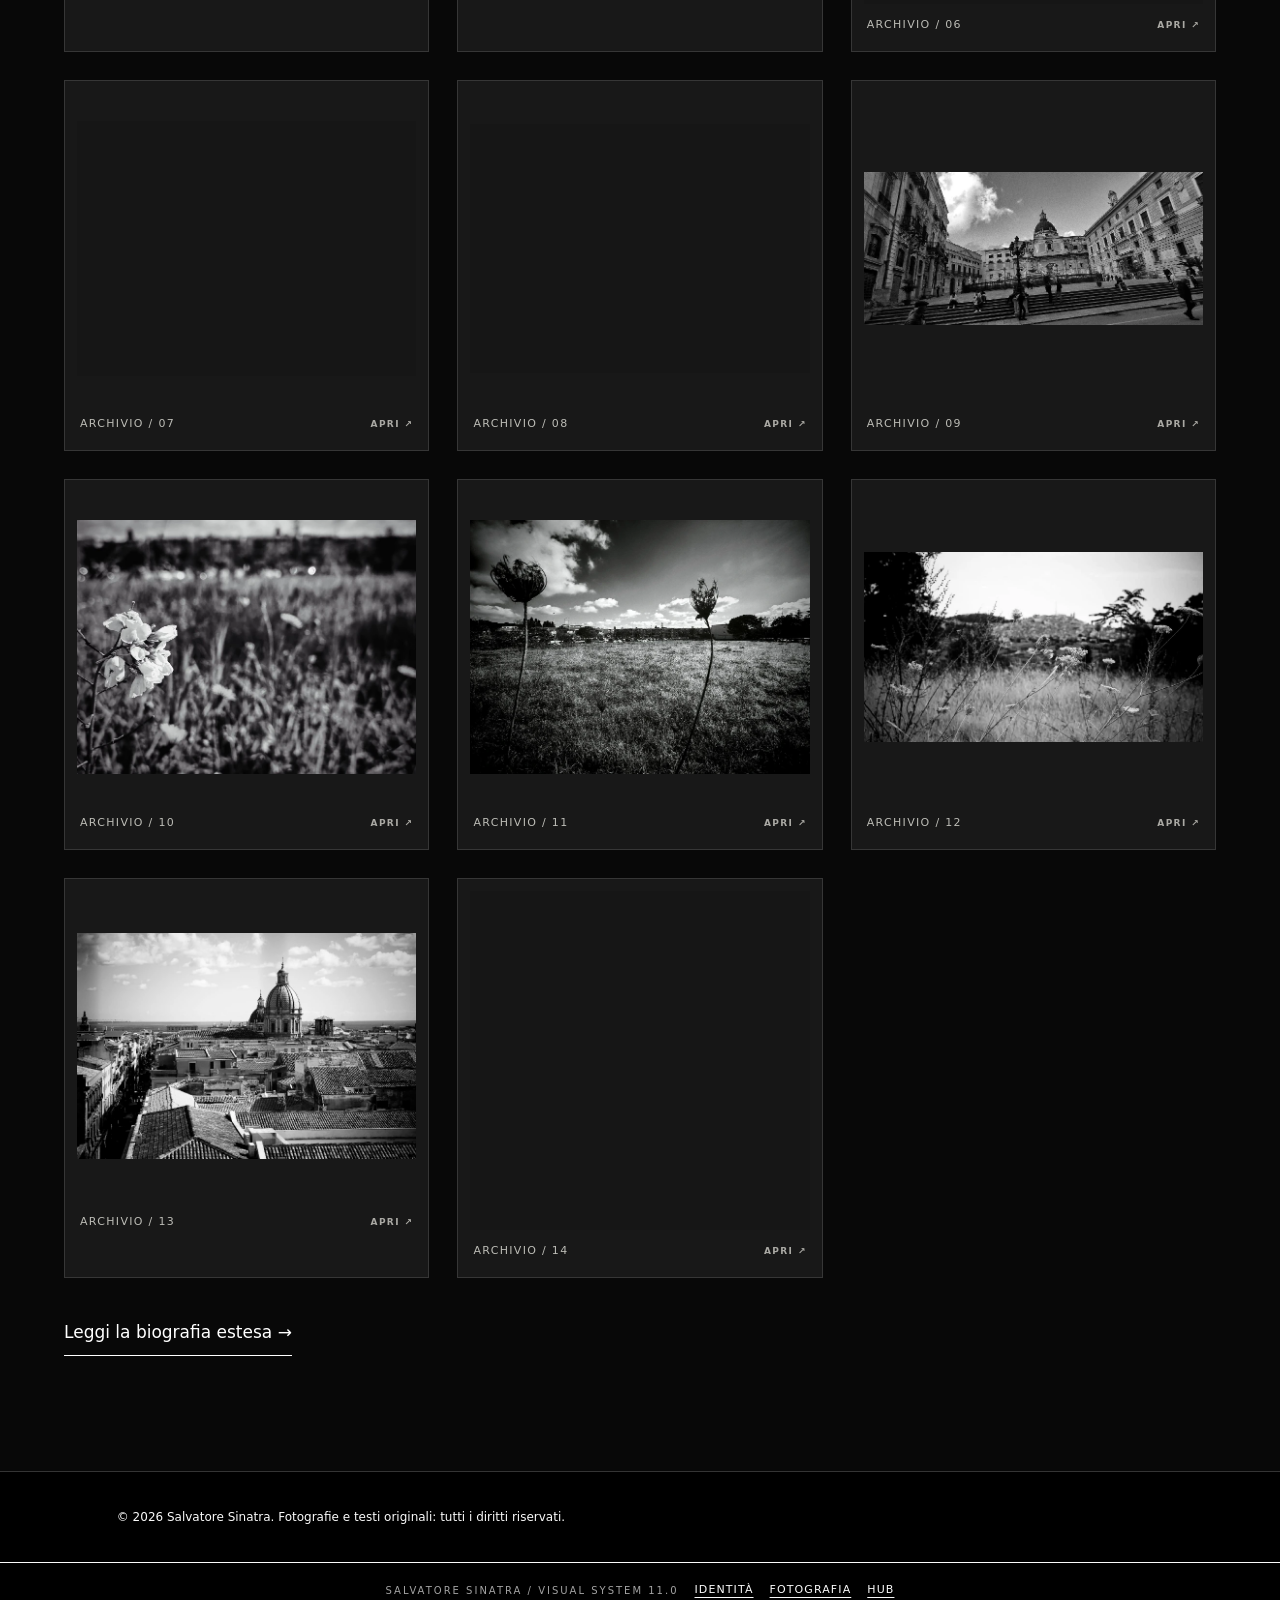
==== commit 74bda6ac: "Align photography social references with official personal Facebook and Instagram profiles" ====
--- a/index.html
+++ b/index.html
@@ -11,7 +11,7 @@
   <meta name="twitter:description" content="Salvatore Sinatra, fotografo freelance e artista visivo a Caltagirone, Sicilia. Fotografia fine art, editoriale, ritratto e bianco e nero.">
   <meta name="twitter:image" content="https://www.salvatoresinatraphotography.it/assets/photos/1000022959.webp">
   <script type="application/ld+json">{"@context":"https://schema.org","@type":"WebSite","name":"Salvatore Sinatra — Fotografia e Arti Visive","url":"https://www.salvatoresinatraphotography.it/","description":"Salvatore Sinatra, fotografo freelance e artista visivo a Caltagirone, Sicilia. Fotografia fine art, editoriale, ritratto e bianco e nero.","inLanguage":"it-IT"}</script>
-<link rel="stylesheet" href="assets/ss-visual-theme.css"><link rel="stylesheet" href="assets/ss-editorial-v11.css"></head><body><a class="skip" href="#contenuto">Vai al contenuto</a><header><div class="wrap"><a class="brand" href="./">SALVATORE SINATRA</a><nav aria-label="Navigazione principale"><a href="#profilo">Profilo</a><a href="#ricerca">Ricerca</a><a href="#approccio">Approccio</a><a href="#contatti">Contatti</a></nav></div></header><main id="contenuto"><section class="hero"><div class="wrap"><div class="eyebrow">Fotografia & Arti Visive · Caltagirone, Sicilia</div><h1>Immagini con<br>presenza.</h1><p class="lead">Fotografia fine art, editoriale e bianco e nero. Una ricerca attraverso luce, forma, spazio e percezione.</p><a class="button" href="#profilo">Scopri la mia ricerca</a></div></section><aside class="ss11-network" aria-label="Sistema editoriale e siti di Salvatore Sinatra"><div class="ss11-network__heading"><span class="ss11-network__eyebrow">SALVATORE SINATRA / VISUAL SYSTEM 11.0</span><strong>Un’identità. Tre espressioni.</strong></div><nav class="ss11-network__links" aria-label="Naviga tra i siti identitari"><a class="ss11-network__link" href="https://salvatoresinatra.it/"><small>01 / IDENTITÀ UFFICIALE</small><span>Profilo & ricerca</span></a><a class="ss11-network__link" href="https://www.salvatore-sinatra.it/"><small>02 / EDIZIONE EDITORIALE</small><span>Pratica & visione</span></a><a class="ss11-network__link" href="https://www.salvatoresinatraphotography.it/" aria-current="page"><small>03 / ARCHIVIO FOTOGRAFICO</small><span>Immagini & opere</span></a></nav></aside><aside class="ss11-network" aria-label="Altri siti autonomi di Salvatore Sinatra"><div class="ss11-network__heading"><span class="ss11-network__eyebrow">PUNTI DI APPRODO / ECOSISTEMA IDENTITARIO</span><strong>Portali indipendenti e complementari.</strong></div><nav class="ss11-network__links" aria-label="Altri punti di approdo di Salvatore Sinatra"><a class="ss11-network__link" href="https://www.lucevision.it/"><small>04 / STUDIO VISIVO</small><span>LuceVision</span></a><a class="ss11-network__link" href="https://www.salvatoresinatraphotography.online/"><small>05 / PORTFOLIO FOTOGRAFICO</small><span>Photography · Online</span></a><a class="ss11-network__link" href="https://www.salvatoresinatraphotography.net/"><small>06 / ARCHIVIO CURRICULARE</small><span>Photography · Net</span></a></nav></aside><section id="profilo"><div class="wrap"><div class="eyebrow">01 / Profilo</div><h2>Salvatore Sinatra.</h2><p>Sono un fotografo freelance e artista visivo con base a Caltagirone, in Sicilia. La mia attività comprende fotografia fine art, editoriale, ritratto, fotografia urbana, architettonica e paesaggistica.</p><p>La mia ricerca si concentra sulla luce, sulla forma e sulla relazione tra il soggetto e lo spazio. Il bianco e nero è un linguaggio privilegiato per esplorare atmosfera, presenza e percezione.</p><blockquote>«Non cerco immagini perfette: cerco immagini con presenza. Ogni fotografia è una scelta.»</blockquote></div></section><section id="ricerca"><div class="wrap"><div class="eyebrow">02 / Ricerca visiva</div><h2>Tre direzioni dello sguardo.</h2><div class="grid"><div class="item"><h3>Fine art & Bianco e nero</h3><p>Ricerca autoriale, composizione e relazioni tra luce e forma.</p></div><div class="item"><h3>Ritratto & Editoriale</h3><p>Identità, presenza e relazione con il soggetto.</p></div><div class="item"><h3>Architettura & Paesaggio</h3><p>Spazi, geometrie e atmosfere del territorio.</p></div></div><p class="note">La selezione fotografica è consultabile nell’archivio autoriale presente in questa pagina.</p></div></section><section id="approccio"><div class="wrap"><div class="eyebrow">03 / Approccio</div><h2>La fotografia come scelta.</h2><p>Ogni immagine è il risultato di un’attenzione rivolta a luce, forma, presenza e relazioni spaziali. Il bianco e nero è un linguaggio privilegiato, non un automatismo estetico.</p><p>La ricerca integra osservazione, precisione compositiva e sensibilità editoriale, mantenendo la riconoscibilità del soggetto e del luogo. La progettazione delle immagini comprende ideazione, composizione, ripresa, selezione e postproduzione.</p><p>Accanto alla pratica fotografica coltivo interessi per la comunicazione visiva, le tecnologie creative e la psicologia della percezione.</p></div></section><section id="contatti"><div class="wrap"><div class="eyebrow">04 / Contatti</div><h2>Progetti e collaborazioni.</h2><p>Per proposte fotografiche, ritratti e collaborazioni editoriali, puoi consultare il mio profilo LinkedIn e il sito identitario.</p><official-social-links></official-social-links><script src="assets/official-social-links.js" defer></script><p class="note">WhatsApp Business 2 · Fotografia: <a href="tel:+393477776454">+39 347 777 6454</a></p><a class="button" href="https://wa.me/393477776454" target="_blank" rel="noopener noreferrer" aria-label="Scrivi su WhatsApp Business 2 al numero 347 777 6454">WHATSAPP BUSINESS 2 · 347 ↗</a> <a class="button" href="https://it.linkedin.com/in/salvatoresinatra-salvatore-sinatra-photography" target="_blank" rel="noopener noreferrer">LinkedIn ↗</a> <a class="button" href="https://www.salvatore-sinatra.it/" target="_blank" rel="noopener noreferrer">Sito identitario ↗</a></div></section><style id="ss-photo-gallery-style-v10">
+<link rel="stylesheet" href="assets/ss-visual-theme.css"><link rel="stylesheet" href="assets/ss-editorial-v11.css"></head><body><a class="skip" href="#contenuto">Vai al contenuto</a><header><div class="wrap"><a class="brand" href="./">SALVATORE SINATRA</a><nav aria-label="Navigazione principale"><a href="#profilo">Profilo</a><a href="#ricerca">Ricerca</a><a href="#approccio">Approccio</a><a href="#contatti">Contatti</a></nav></div></header><main id="contenuto"><section class="hero"><div class="wrap"><div class="eyebrow">Fotografia & Arti Visive · Caltagirone, Sicilia</div><h1>Immagini con<br>presenza.</h1><p class="lead">Fotografia fine art, editoriale e bianco e nero. Una ricerca attraverso luce, forma, spazio e percezione.</p><a class="button" href="#profilo">Scopri la mia ricerca</a></div></section><aside class="ss11-network" aria-label="Sistema editoriale e siti di Salvatore Sinatra"><div class="ss11-network__heading"><span class="ss11-network__eyebrow">SALVATORE SINATRA / VISUAL SYSTEM 11.0</span><strong>Un’identità. Tre espressioni.</strong></div><nav class="ss11-network__links" aria-label="Naviga tra i siti identitari"><a class="ss11-network__link" href="https://salvatoresinatra.it/"><small>01 / IDENTITÀ UFFICIALE</small><span>Profilo & ricerca</span></a><a class="ss11-network__link" href="https://www.salvatore-sinatra.it/"><small>02 / EDIZIONE EDITORIALE</small><span>Pratica & visione</span></a><a class="ss11-network__link" href="https://www.salvatoresinatraphotography.it/" aria-current="page"><small>03 / ARCHIVIO FOTOGRAFICO</small><span>Immagini & opere</span></a></nav></aside><aside class="ss11-network" aria-label="Altri siti autonomi di Salvatore Sinatra"><div class="ss11-network__heading"><span class="ss11-network__eyebrow">PUNTI DI APPRODO / ECOSISTEMA IDENTITARIO</span><strong>Portali indipendenti e complementari.</strong></div><nav class="ss11-network__links" aria-label="Altri punti di approdo di Salvatore Sinatra"><a class="ss11-network__link" href="https://www.lucevision.it/"><small>04 / STUDIO VISIVO</small><span>LuceVision</span></a><a class="ss11-network__link" href="https://www.salvatoresinatraphotography.online/"><small>05 / PORTFOLIO FOTOGRAFICO</small><span>Photography · Online</span></a><a class="ss11-network__link" href="https://www.salvatoresinatraphotography.net/"><small>06 / ARCHIVIO CURRICULARE</small><span>Photography · Net</span></a></nav></aside><section id="profilo"><div class="wrap"><div class="eyebrow">01 / Profilo</div><h2>Salvatore Sinatra.</h2><p>Sono un fotografo freelance e artista visivo con base a Caltagirone, in Sicilia. La mia attività comprende fotografia fine art, editoriale, ritratto, fotografia urbana, architettonica e paesaggistica.</p><p>La mia ricerca si concentra sulla luce, sulla forma e sulla relazione tra il soggetto e lo spazio. Il bianco e nero è un linguaggio privilegiato per esplorare atmosfera, presenza e percezione.</p><blockquote>«Non cerco immagini perfette: cerco immagini con presenza. Ogni fotografia è una scelta.»</blockquote></div></section><section id="ricerca"><div class="wrap"><div class="eyebrow">02 / Ricerca visiva</div><h2>Tre direzioni dello sguardo.</h2><div class="grid"><div class="item"><h3>Fine art & Bianco e nero</h3><p>Ricerca autoriale, composizione e relazioni tra luce e forma.</p></div><div class="item"><h3>Ritratto & Editoriale</h3><p>Identità, presenza e relazione con il soggetto.</p></div><div class="item"><h3>Architettura & Paesaggio</h3><p>Spazi, geometrie e atmosfere del territorio.</p></div></div><p class="note">La selezione fotografica è consultabile nell’archivio autoriale presente in questa pagina.</p></div></section><section id="approccio"><div class="wrap"><div class="eyebrow">03 / Approccio</div><h2>La fotografia come scelta.</h2><p>Ogni immagine è il risultato di un’attenzione rivolta a luce, forma, presenza e relazioni spaziali. Il bianco e nero è un linguaggio privilegiato, non un automatismo estetico.</p><p>La ricerca integra osservazione, precisione compositiva e sensibilità editoriale, mantenendo la riconoscibilità del soggetto e del luogo. La progettazione delle immagini comprende ideazione, composizione, ripresa, selezione e postproduzione.</p><p>Accanto alla pratica fotografica coltivo interessi per la comunicazione visiva, le tecnologie creative e la psicologia della percezione.</p></div></section><section id="contatti"><div class="wrap"><div class="eyebrow">04 / Contatti</div><h2>Progetti e collaborazioni.</h2><p>Per proposte fotografiche, ritratti e collaborazioni editoriali, puoi consultare i miei profili social personali ufficiali e il sito identitario.</p><official-social-links></official-social-links><script src="assets/official-social-links.js" defer></script><p class="note">WhatsApp Business 2 · Fotografia: <a href="tel:+393477776454">+39 347 777 6454</a></p><a class="button" href="https://wa.me/393477776454" target="_blank" rel="noopener noreferrer" aria-label="Scrivi su WhatsApp Business 2 al numero 347 777 6454">WHATSAPP BUSINESS 2 · 347 ↗</a> <a class="button" href="https://www.salvatore-sinatra.it/" target="_blank" rel="noopener noreferrer">Sito identitario ↗</a></div></section><style id="ss-photo-gallery-style-v10">
 #ss-photo-gallery-v10{padding:clamp(50px,9vw,120px) 5vw;background:#101010;color:#f4f3ef;font-family:system-ui,-apple-system,BlinkMacSystemFont,"Segoe UI",sans-serif}
 #ss-photo-gallery-v10 .ss-gallery-inner{max-width:1400px;margin:auto}
 #ss-photo-gallery-v10 .ss-photo-overline{font-size:11px;letter-spacing:.24em;text-transform:uppercase;color:#bab9b4}
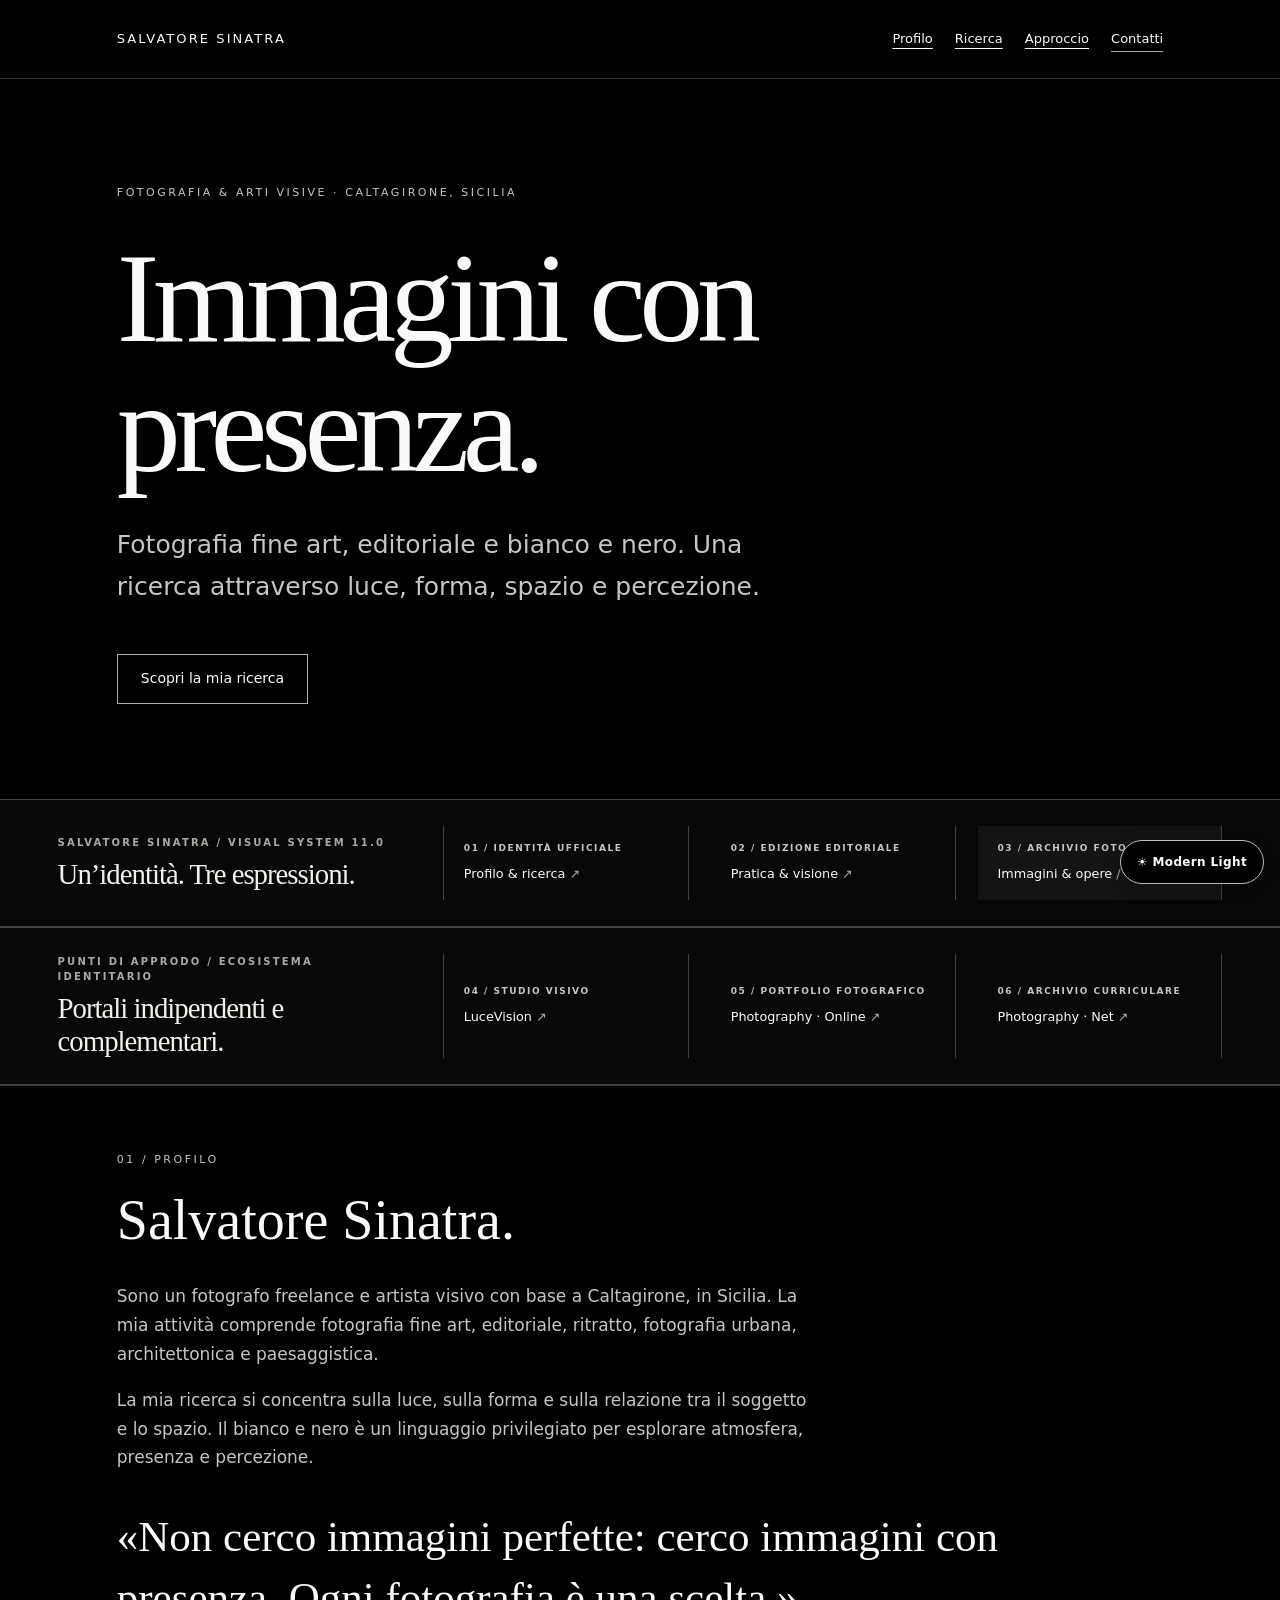
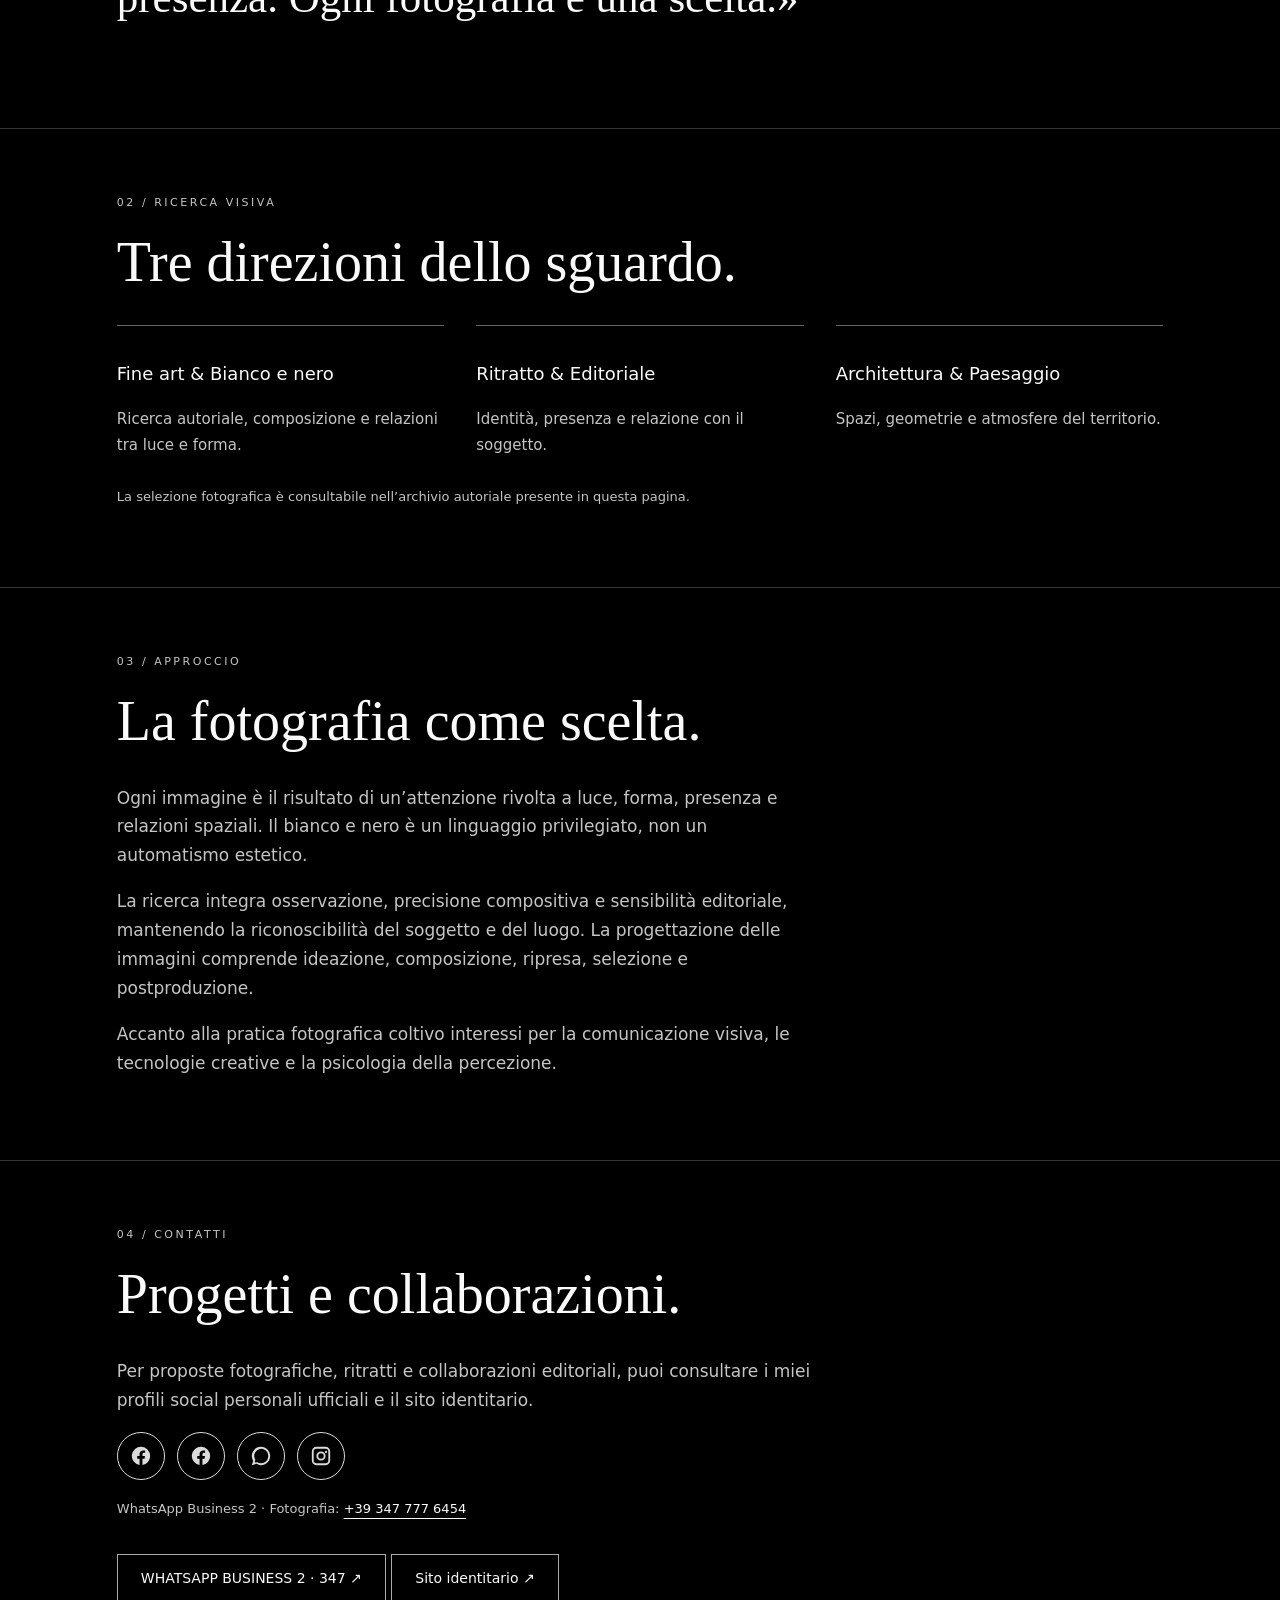
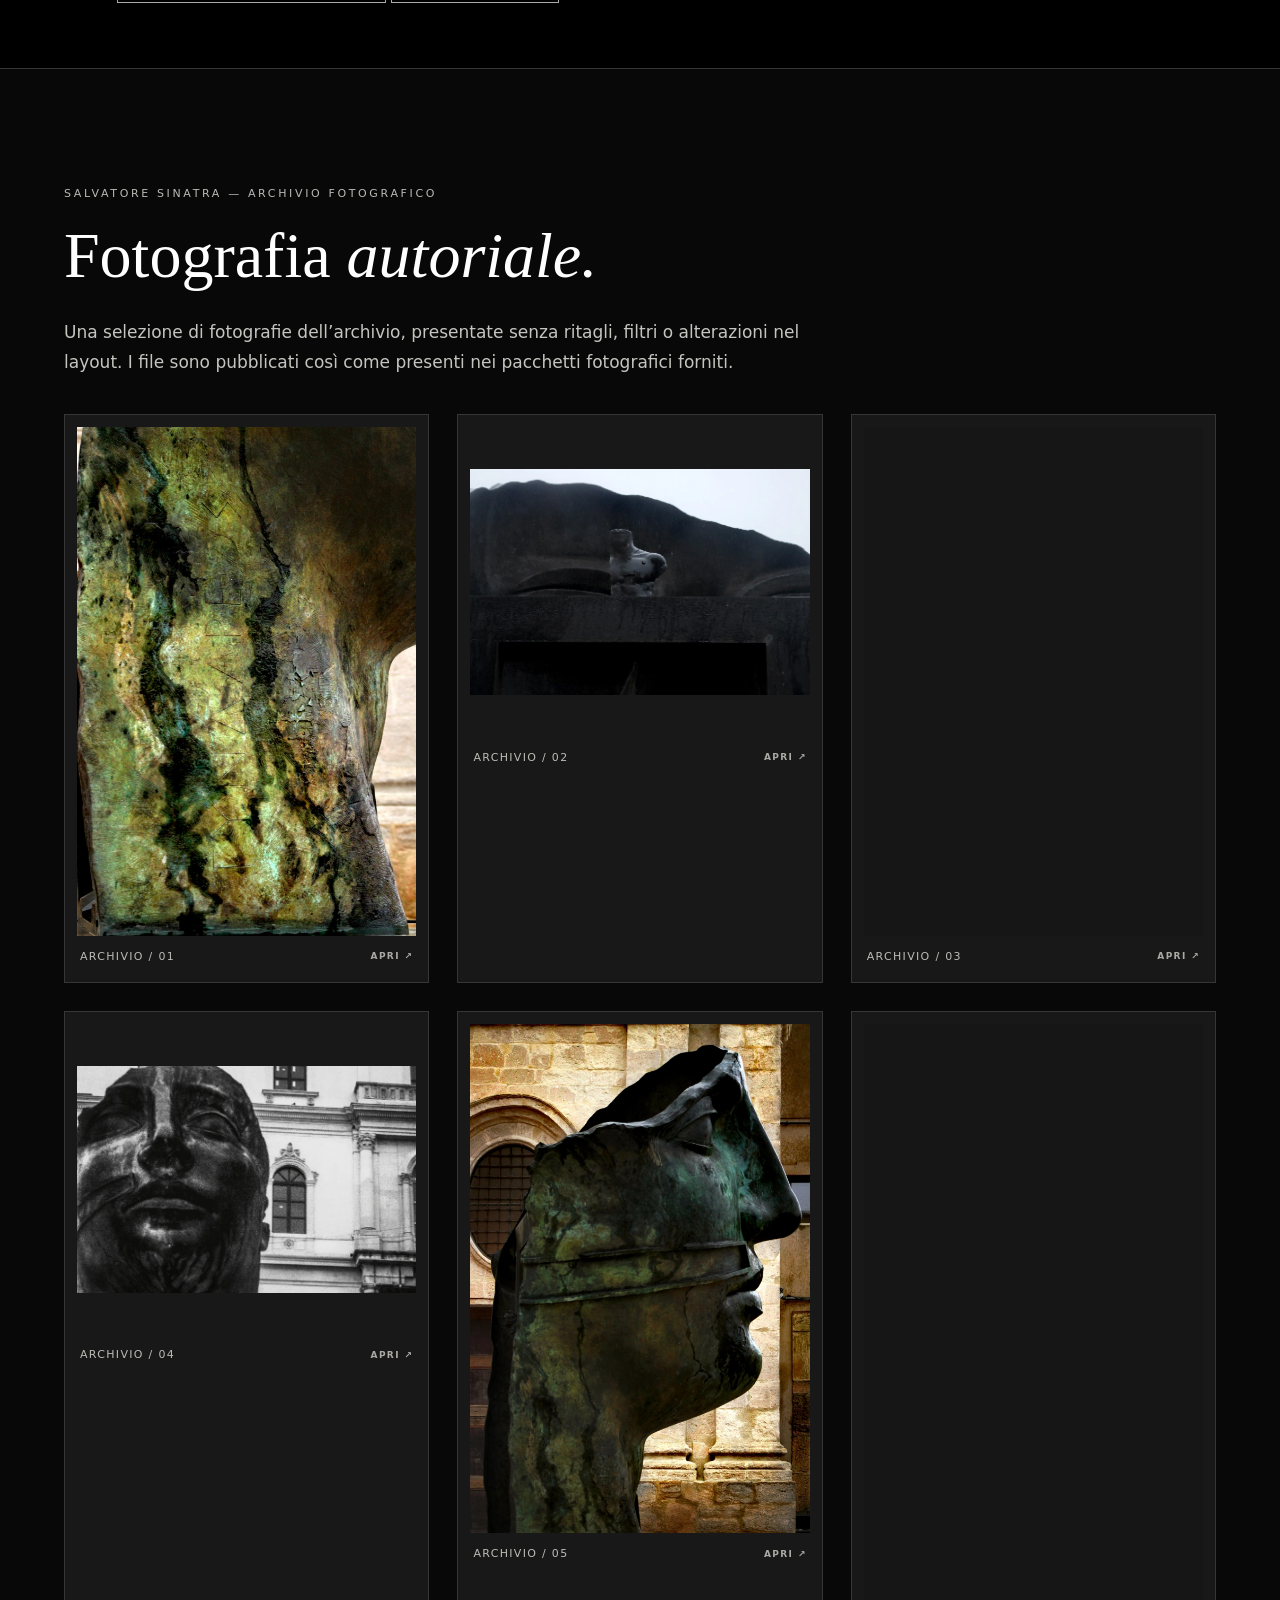
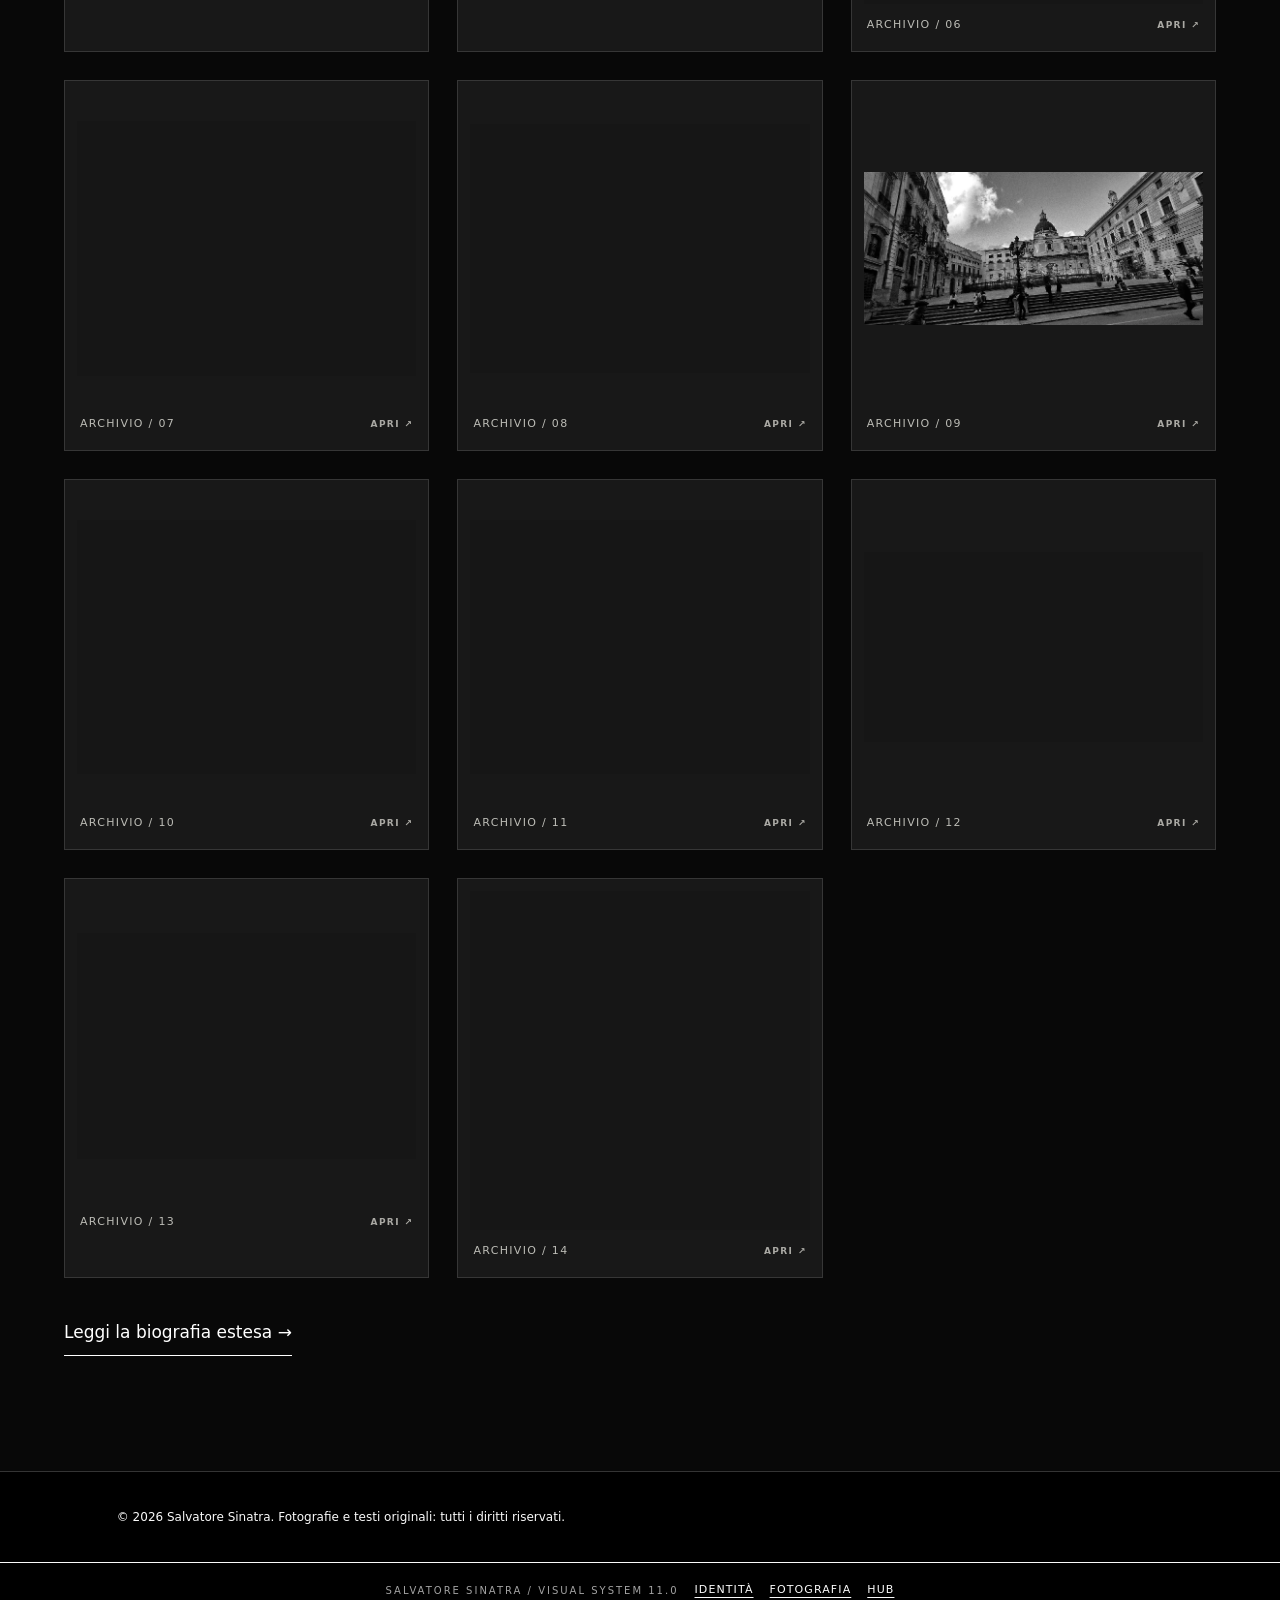
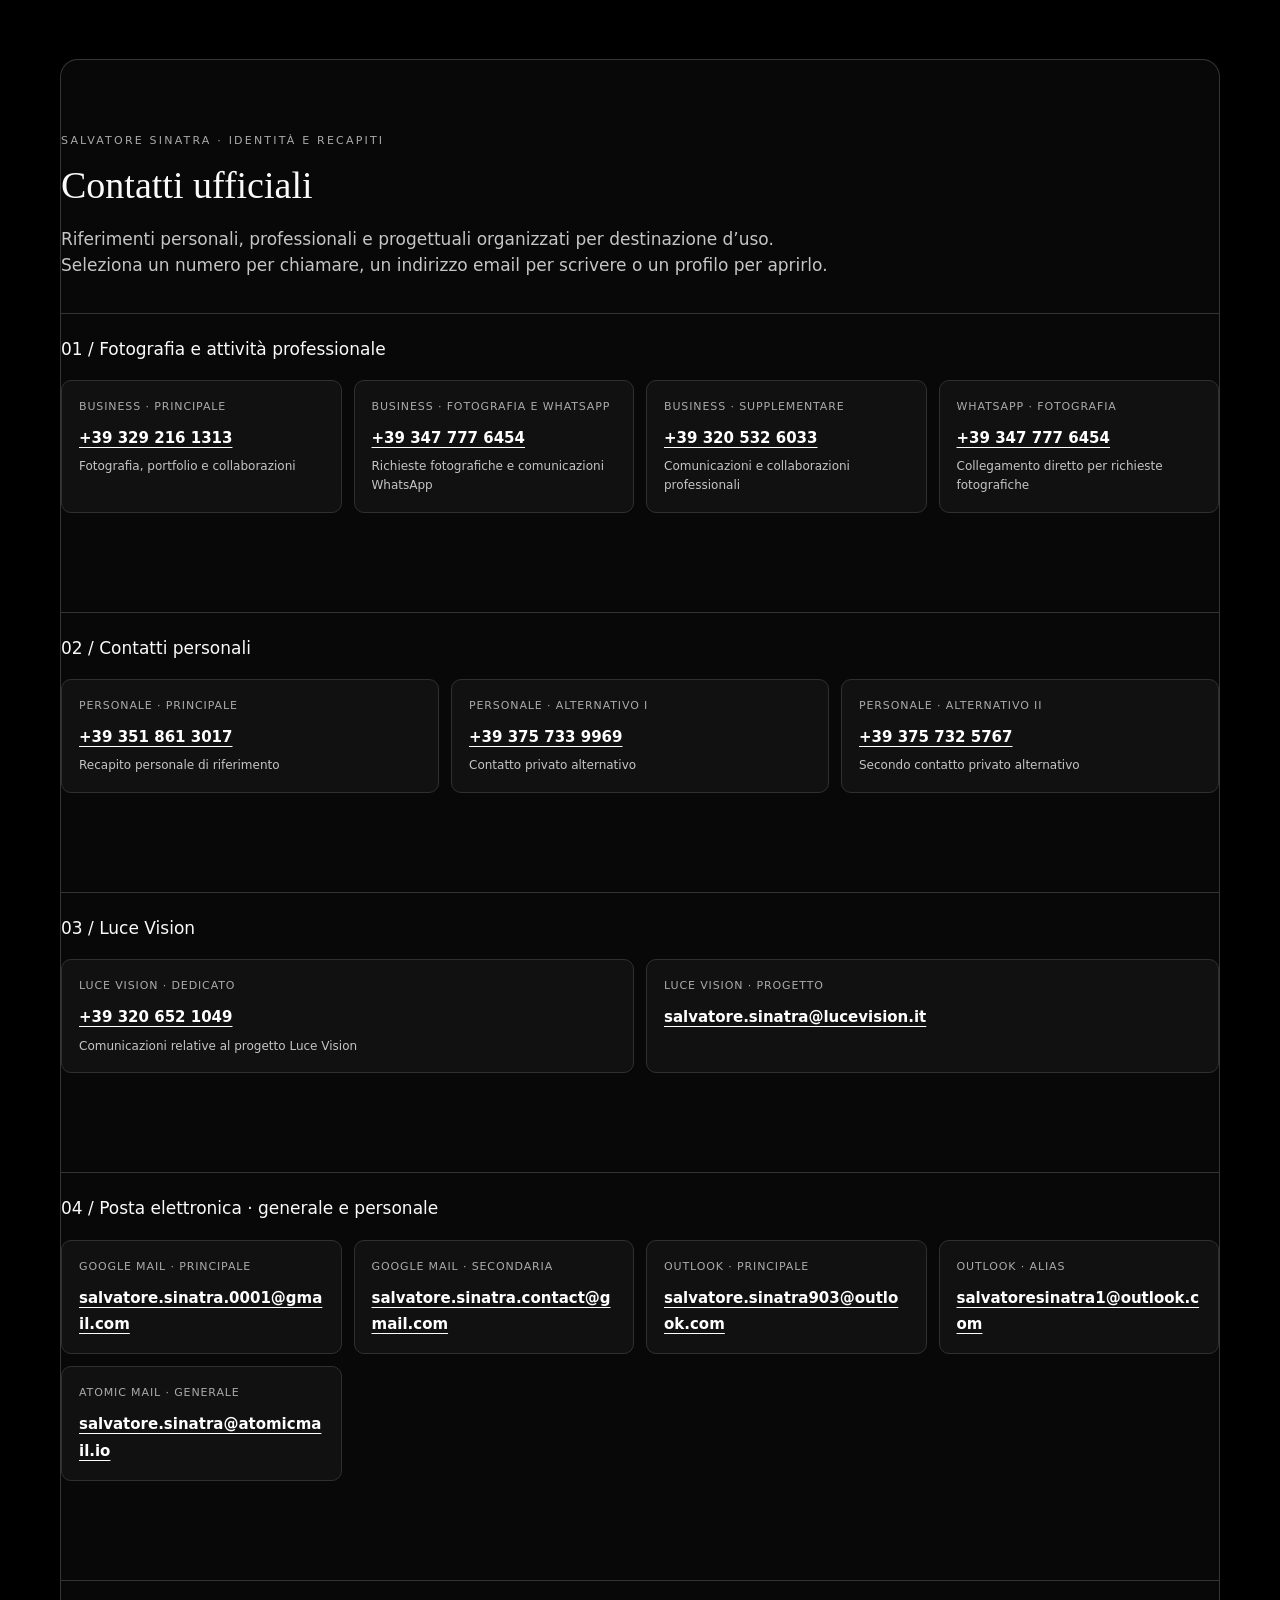
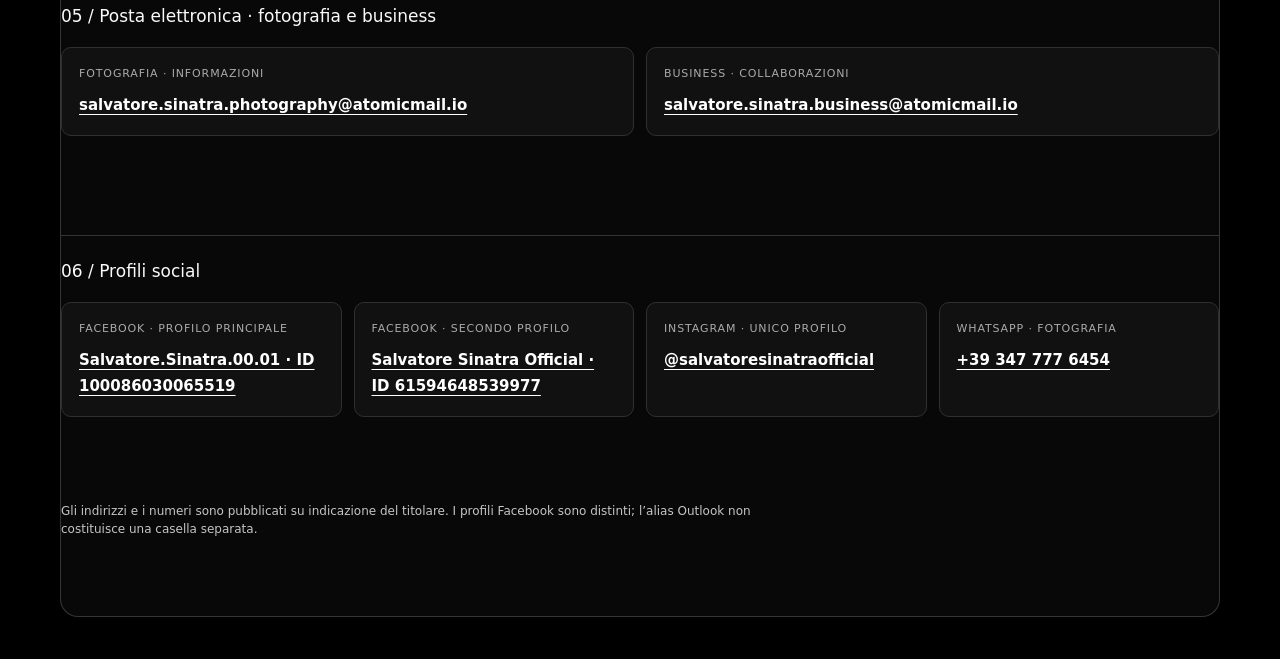
==== commit 204e7e44: "Unify and redesign all verified contact channels and social identities" ====
--- a/index.html
+++ b/index.html
@@ -46,4 +46,4 @@
     <figure><img src="assets/photos/F1.webp" alt="Fotografia autoriale di Salvatore Sinatra, immagine 14" loading="lazy" decoding="async"><figcaption>Archivio / 14</figcaption></figure>
   </div><a class="ss-bio-link" href="biografia.html">Leggi la biografia estesa &rarr;</a>
 </div></section>
-</main><footer><div class="wrap">© 2026 Salvatore Sinatra. Fotografie e testi originali: tutti i diritti riservati.</div></footer><nav class="ss-v10-links" aria-label="Rete dei siti Salvatore Sinatra"><span class="ss-v10-signature">Salvatore Sinatra / Visual System 11.0</span><a href="https://www.salvatore-sinatra.it/">Identità</a><a href="https://www.salvatoresinatraphotography.it/">Fotografia</a><a href="https://salvatoresinatra0001-ux.github.io/">Hub</a></nav><script src="assets/ss-visual-theme.js" defer></script><script src="assets/ss-editorial-v11.js" defer></script></body></html>+</main><footer><div class="wrap">© 2026 Salvatore Sinatra. Fotografie e testi originali: tutti i diritti riservati.</div></footer><nav class="ss-v10-links" aria-label="Rete dei siti Salvatore Sinatra"><span class="ss-v10-signature">Salvatore Sinatra / Visual System 11.0</span><a href="https://www.salvatore-sinatra.it/">Identità</a><a href="https://www.salvatoresinatraphotography.it/">Fotografia</a><a href="https://salvatoresinatra0001-ux.github.io/">Hub</a></nav><script src="assets/ss-visual-theme.js" defer></script><script src="assets/ss-editorial-v11.js" defer></script><!-- SS-UNIFIED-CONTACTS-START --><style id="ss-contact-system-style">.ss-contact-system{color:#f4f4f4;background:#080808;border:1px solid #353535;border-radius:18px;padding:clamp(22px,4vw,48px);max-width:1160px;margin:42px auto;font-family:system-ui,-apple-system,Segoe UI,sans-serif;line-height:1.55}.ss-contact-system *{box-sizing:border-box}.ss-contact-system .ss-contact-kicker{font-size:11px;letter-spacing:.2em;text-transform:uppercase;color:#aaa}.ss-contact-system h2{font-size:clamp(25px,3vw,38px);line-height:1.2;margin:12px 0 8px;color:#fff}.ss-contact-system .ss-contact-lead{color:#bbb;max-width:780px}.ss-contact-system .ss-contact-group{margin-top:34px;padding-top:22px;border-top:1px solid #333}.ss-contact-system h3{font-size:17px;color:#fff;margin:0 0 18px}.ss-contact-system .ss-contact-grid{display:grid;grid-template-columns:repeat(auto-fit,minmax(min(100%,280px),1fr));gap:12px}.ss-contact-system .ss-contact-item{border:1px solid #303030;background:#111;border-radius:10px;padding:17px;min-width:0;overflow-wrap:anywhere}.ss-contact-system .ss-contact-label{display:block;font-size:11px;letter-spacing:.08em;text-transform:uppercase;color:#aaa;margin-bottom:9px}.ss-contact-system .ss-contact-item a{color:#fff!important;text-decoration:underline;text-underline-offset:4px;font-size:15px;font-weight:600}.ss-contact-system .ss-contact-item small{display:block;color:#aaa;font-size:12px;margin-top:7px}.ss-contact-system a:focus-visible{outline:2px solid #fff;outline-offset:4px}.ss-contact-system .ss-contact-note{font-size:12px;color:#aaa;margin-top:20px}</style><section class="ss-contact-system" id="contatti-unificati" aria-labelledby="ss-contact-heading"><span class="ss-contact-kicker">Salvatore Sinatra · Identità e recapiti</span><h2 id="ss-contact-heading">Contatti ufficiali</h2><p class="ss-contact-lead">Riferimenti personali, professionali e progettuali organizzati per destinazione d’uso. Seleziona un numero per chiamare, un indirizzo email per scrivere o un profilo per aprirlo.</p><section class="ss-contact-group"><h3>01 / Fotografia e attività professionale</h3><div class="ss-contact-grid"><div class="ss-contact-item"><span class="ss-contact-label">Business · principale</span><a href="tel:+393292161313" rel="noopener noreferrer">+39 329 216 1313</a><small>Fotografia, portfolio e collaborazioni</small></div><div class="ss-contact-item"><span class="ss-contact-label">Business · fotografia e WhatsApp</span><a href="tel:+393477776454" rel="noopener noreferrer">+39 347 777 6454</a><small>Richieste fotografiche e comunicazioni WhatsApp</small></div><div class="ss-contact-item"><span class="ss-contact-label">Business · supplementare</span><a href="tel:+393205326033" rel="noopener noreferrer">+39 320 532 6033</a><small>Comunicazioni e collaborazioni professionali</small></div><div class="ss-contact-item"><span class="ss-contact-label">WhatsApp · fotografia</span><a href="https://wa.me/393477776454" rel="noopener noreferrer">+39 347 777 6454</a><small>Collegamento diretto per richieste fotografiche</small></div></div></section><section class="ss-contact-group"><h3>02 / Contatti personali</h3><div class="ss-contact-grid"><div class="ss-contact-item"><span class="ss-contact-label">Personale · principale</span><a href="tel:+393518613017" rel="noopener noreferrer">+39 351 861 3017</a><small>Recapito personale di riferimento</small></div><div class="ss-contact-item"><span class="ss-contact-label">Personale · alternativo I</span><a href="tel:+393757339969" rel="noopener noreferrer">+39 375 733 9969</a><small>Contatto privato alternativo</small></div><div class="ss-contact-item"><span class="ss-contact-label">Personale · alternativo II</span><a href="tel:+393757325767" rel="noopener noreferrer">+39 375 732 5767</a><small>Secondo contatto privato alternativo</small></div></div></section><section class="ss-contact-group"><h3>03 / Luce Vision</h3><div class="ss-contact-grid"><div class="ss-contact-item"><span class="ss-contact-label">Luce Vision · dedicato</span><a href="tel:+393206521049" rel="noopener noreferrer">+39 320 652 1049</a><small>Comunicazioni relative al progetto Luce Vision</small></div><div class="ss-contact-item"><span class="ss-contact-label">Luce Vision · progetto</span><a href="mailto:salvatore.sinatra@lucevision.it" rel="noopener noreferrer">salvatore.sinatra@lucevision.it</a></div></div></section><section class="ss-contact-group"><h3>04 / Posta elettronica · generale e personale</h3><div class="ss-contact-grid"><div class="ss-contact-item"><span class="ss-contact-label">Google Mail · principale</span><a href="mailto:salvatore.sinatra.0001@gmail.com" rel="noopener noreferrer">salvatore.sinatra.0001@gmail.com</a></div><div class="ss-contact-item"><span class="ss-contact-label">Google Mail · secondaria</span><a href="mailto:salvatore.sinatra.contact@gmail.com" rel="noopener noreferrer">salvatore.sinatra.contact@gmail.com</a></div><div class="ss-contact-item"><span class="ss-contact-label">Outlook · principale</span><a href="mailto:salvatore.sinatra903@outlook.com" rel="noopener noreferrer">salvatore.sinatra903@outlook.com</a></div><div class="ss-contact-item"><span class="ss-contact-label">Outlook · alias</span><a href="mailto:salvatoresinatra1@outlook.com" rel="noopener noreferrer">salvatoresinatra1@outlook.com</a></div><div class="ss-contact-item"><span class="ss-contact-label">Atomic Mail · generale</span><a href="mailto:salvatore.sinatra@atomicmail.io" rel="noopener noreferrer">salvatore.sinatra@atomicmail.io</a></div></div></section><section class="ss-contact-group"><h3>05 / Posta elettronica · fotografia e business</h3><div class="ss-contact-grid"><div class="ss-contact-item"><span class="ss-contact-label">Fotografia · informazioni</span><a href="mailto:salvatore.sinatra.photography@atomicmail.io" rel="noopener noreferrer">salvatore.sinatra.photography@atomicmail.io</a></div><div class="ss-contact-item"><span class="ss-contact-label">Business · collaborazioni</span><a href="mailto:salvatore.sinatra.business@atomicmail.io" rel="noopener noreferrer">salvatore.sinatra.business@atomicmail.io</a></div></div></section><section class="ss-contact-group"><h3>06 / Profili social</h3><div class="ss-contact-grid"><div class="ss-contact-item"><span class="ss-contact-label">Facebook · profilo principale</span><a href="https://www.facebook.com/salvatore.sinatra.00.01" rel="noopener noreferrer">Salvatore.Sinatra.00.01 · ID 100086030065519</a></div><div class="ss-contact-item"><span class="ss-contact-label">Facebook · secondo profilo</span><a href="https://www.facebook.com/profile.php?id=61594648539977" rel="noopener noreferrer">Salvatore Sinatra Official · ID 61594648539977</a></div><div class="ss-contact-item"><span class="ss-contact-label">Instagram · unico profilo</span><a href="https://www.instagram.com/salvatoresinatraofficial/" rel="noopener noreferrer">@salvatoresinatraofficial</a></div><div class="ss-contact-item"><span class="ss-contact-label">WhatsApp · fotografia</span><a href="https://wa.me/393477776454" rel="noopener noreferrer">+39 347 777 6454</a></div></div></section><p class="ss-contact-note">Gli indirizzi e i numeri sono pubblicati su indicazione del titolare. I profili Facebook sono distinti; l’alias Outlook non costituisce una casella separata.</p></section><!-- SS-UNIFIED-CONTACTS-END --></body></html>
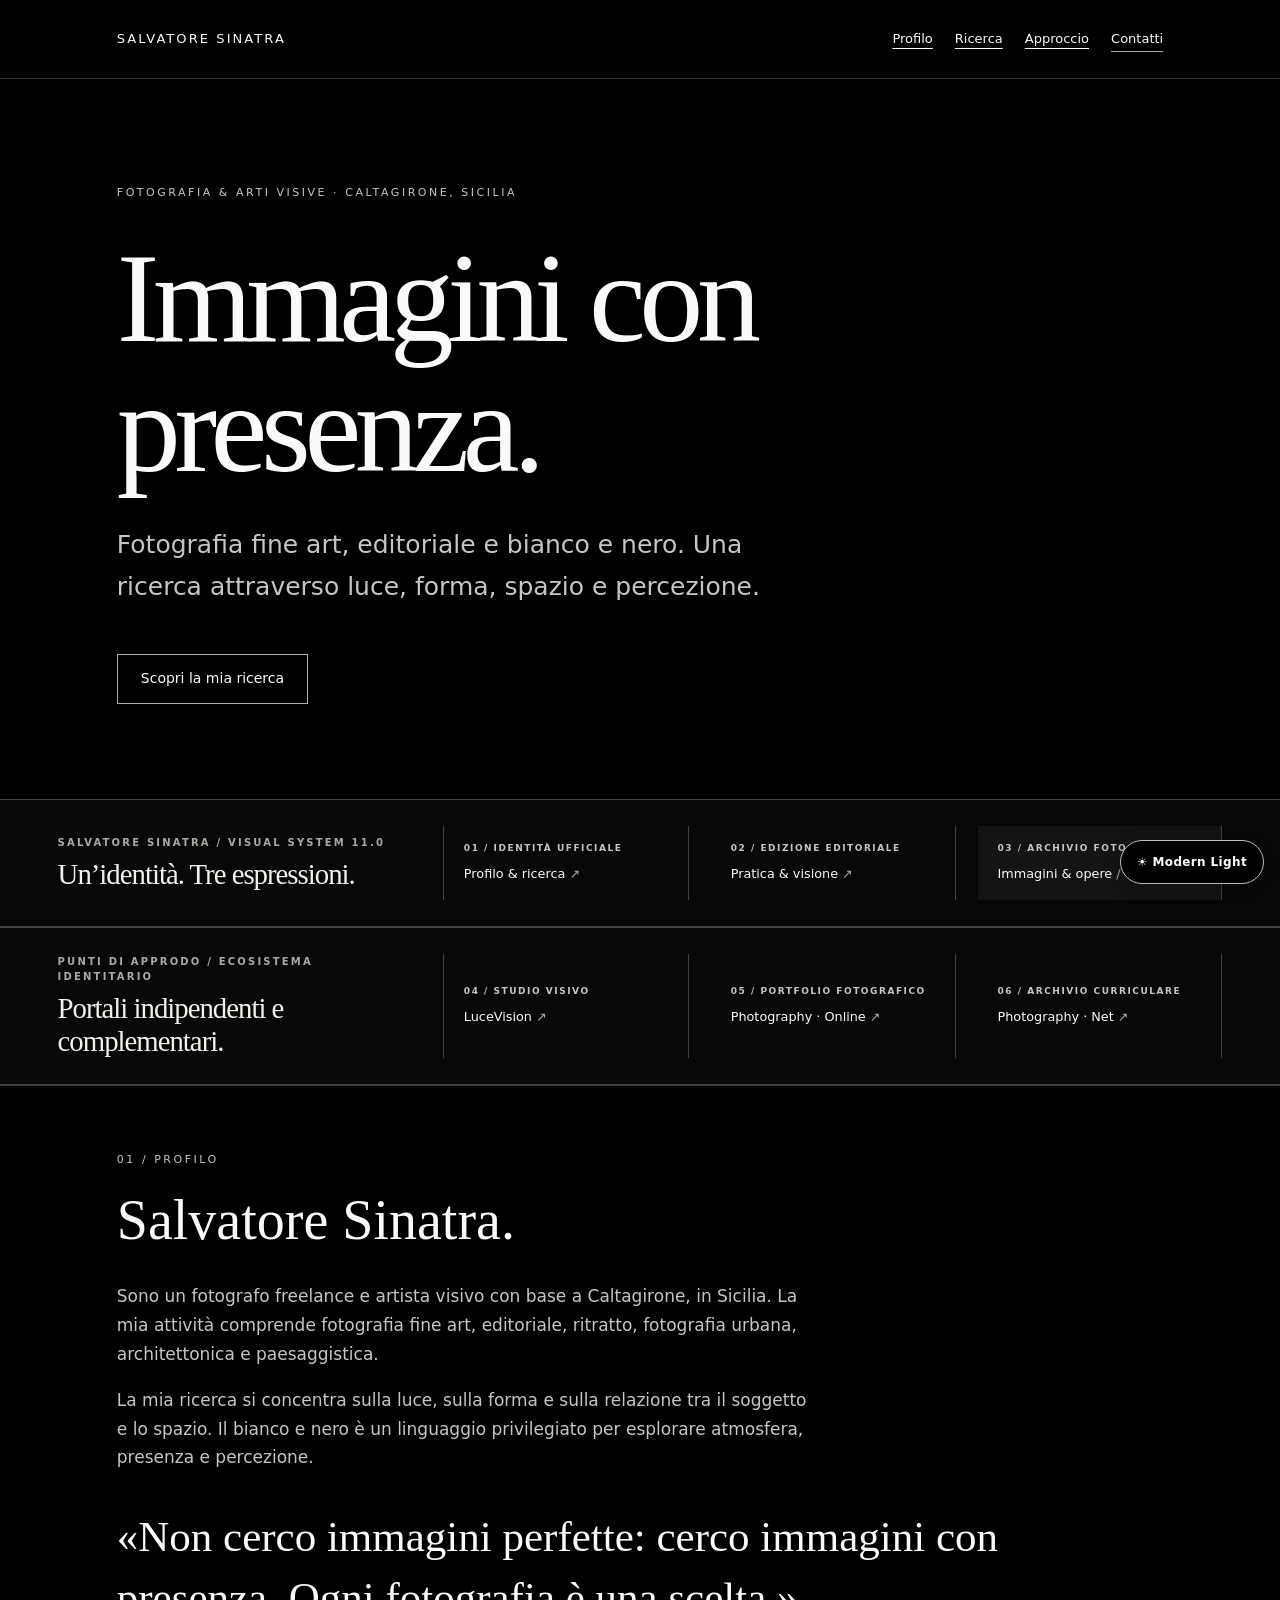
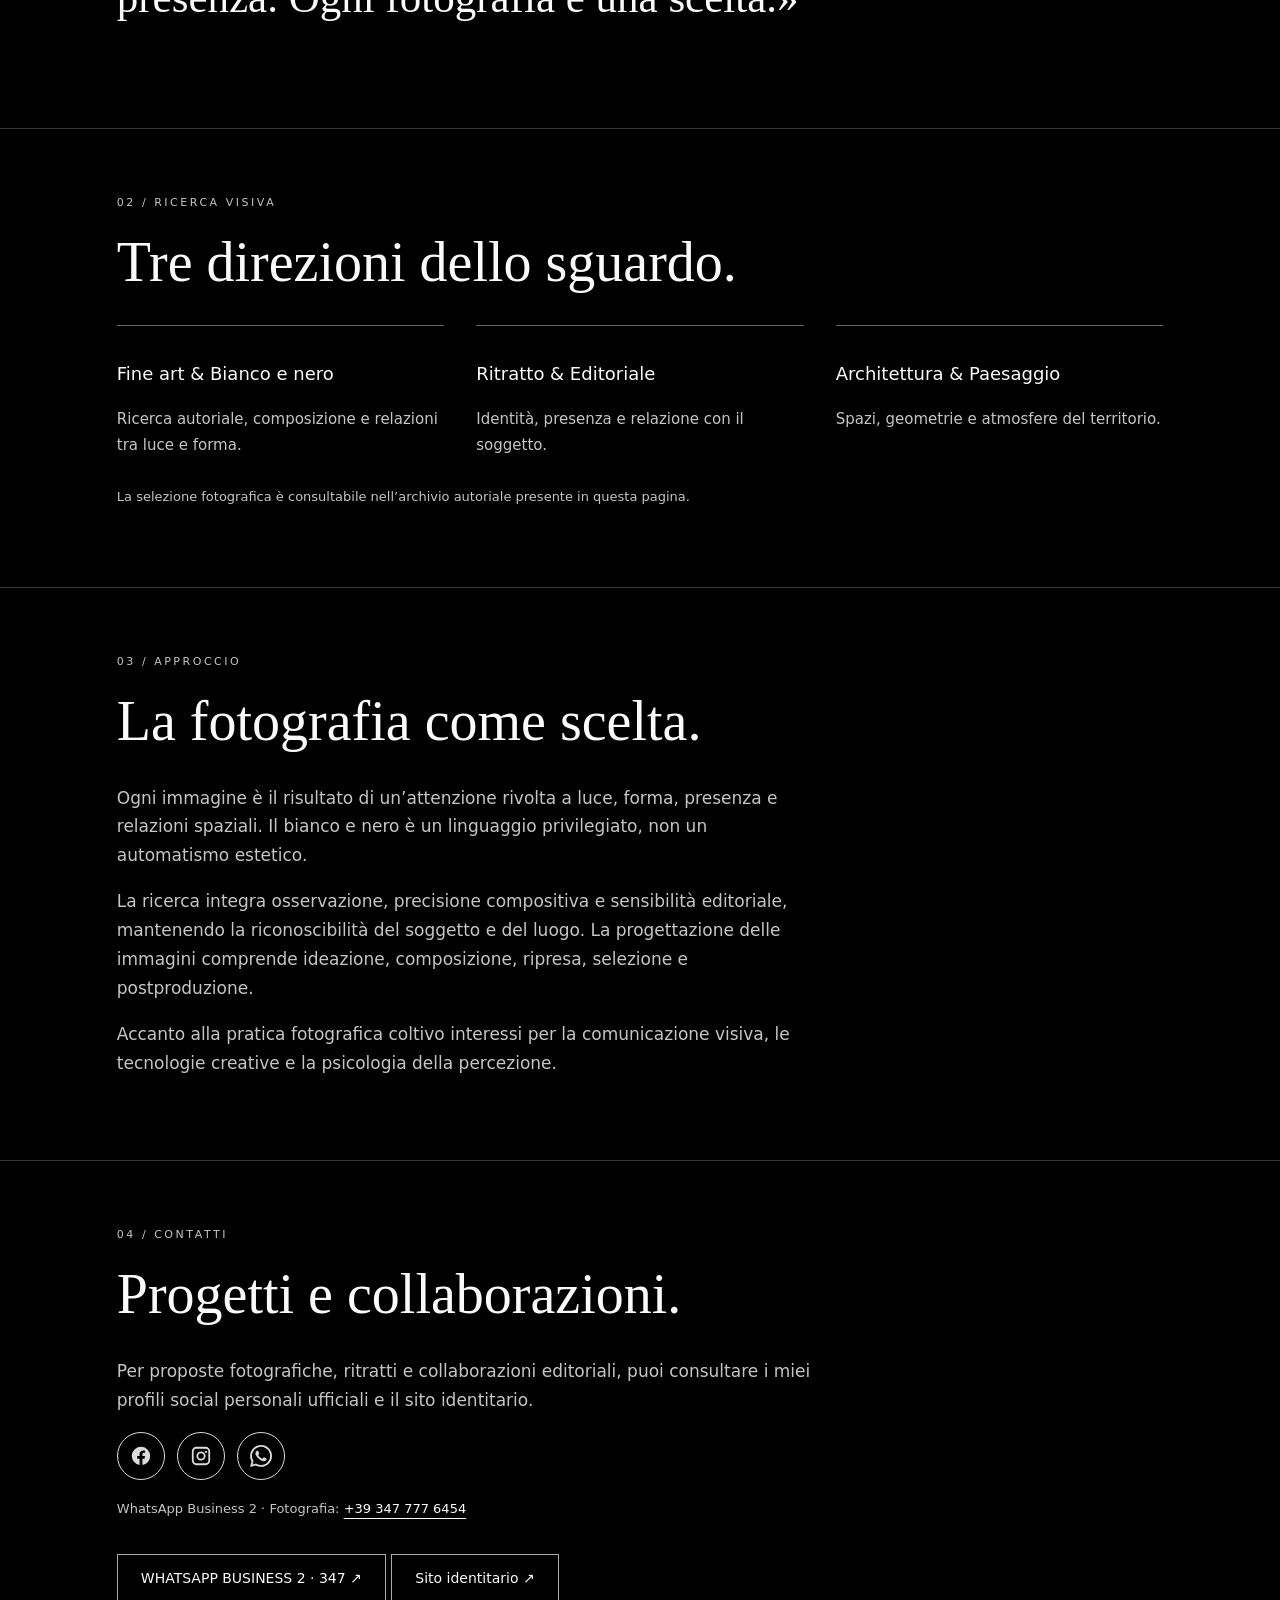
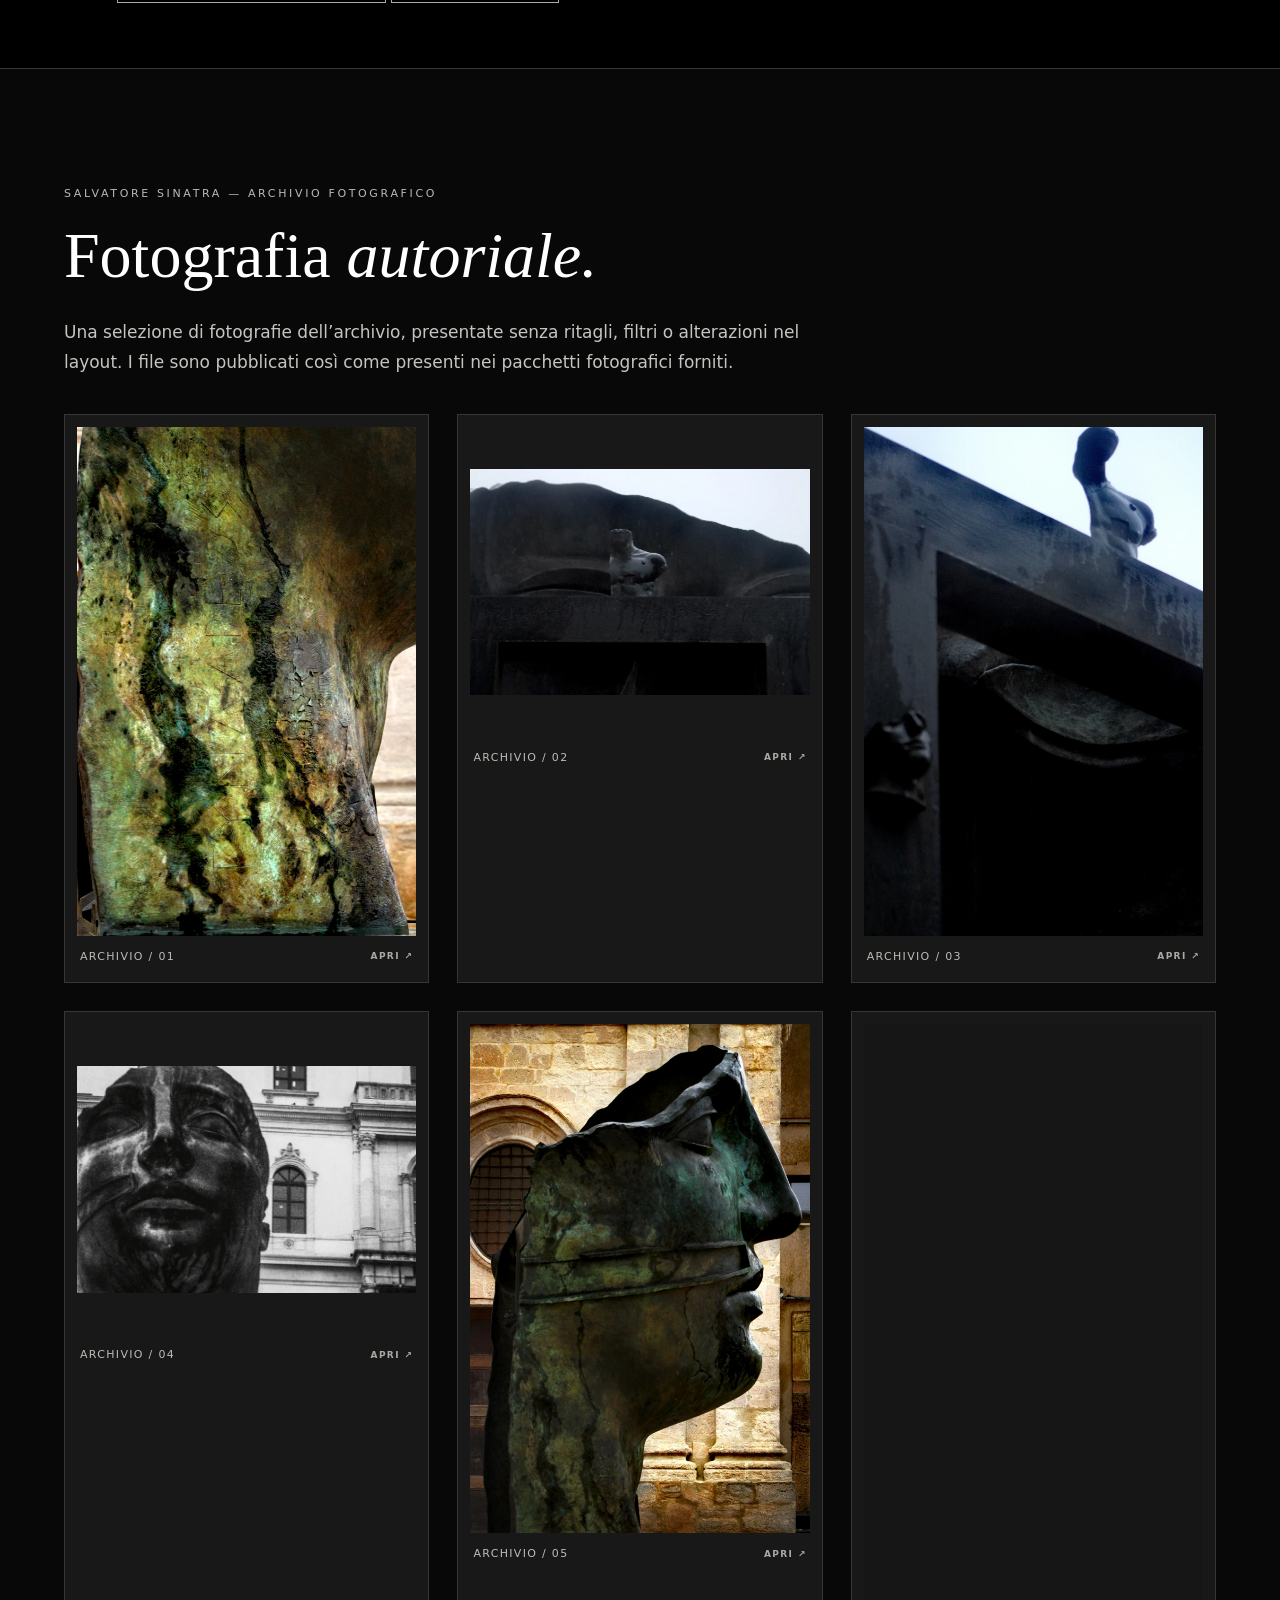
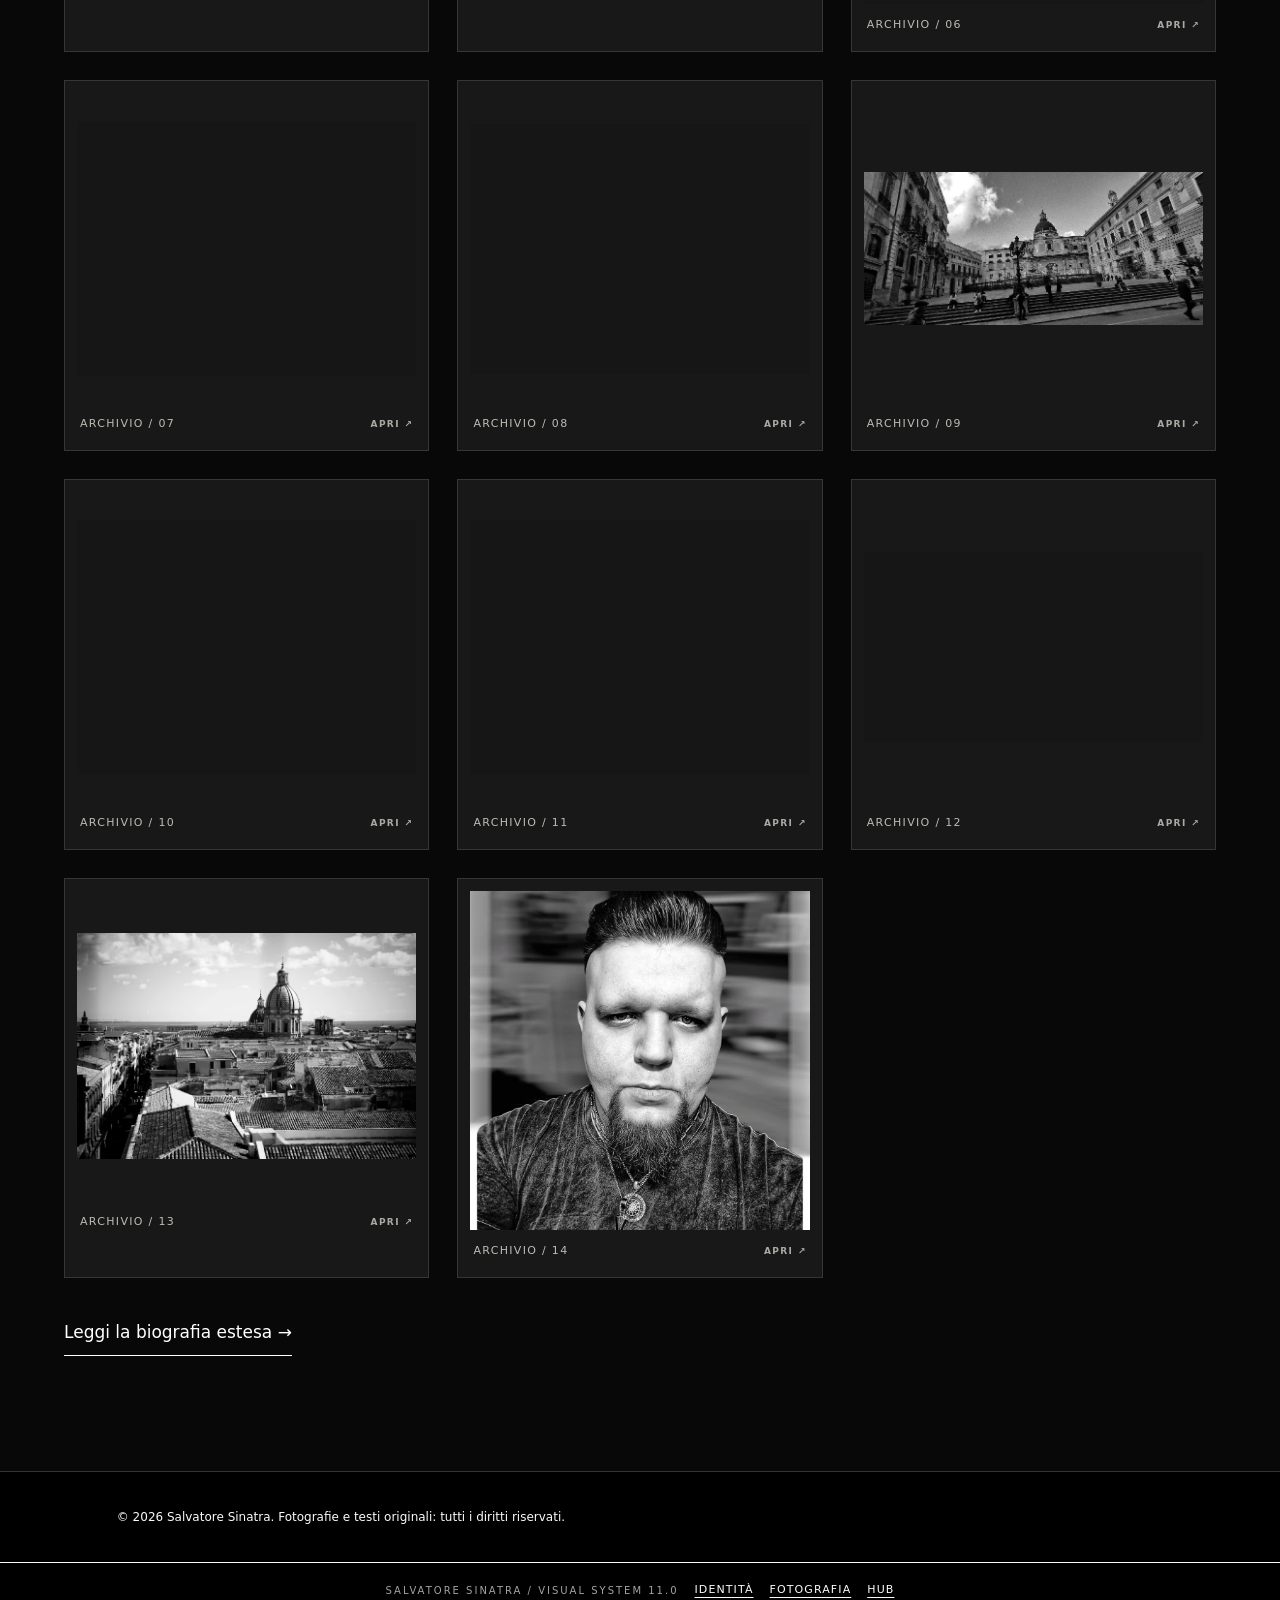
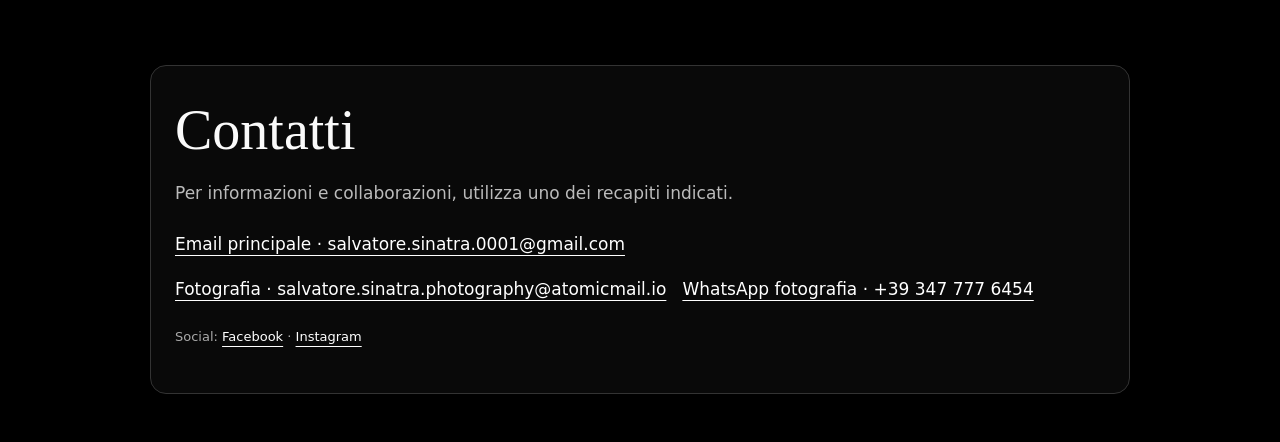
==== commit 5f6f53bd: "Simplify public contacts to three essential channels and one Facebook" ====
--- a/index.html
+++ b/index.html
@@ -46,4 +46,4 @@
     <figure><img src="assets/photos/F1.webp" alt="Fotografia autoriale di Salvatore Sinatra, immagine 14" loading="lazy" decoding="async"><figcaption>Archivio / 14</figcaption></figure>
   </div><a class="ss-bio-link" href="biografia.html">Leggi la biografia estesa &rarr;</a>
 </div></section>
-</main><footer><div class="wrap">© 2026 Salvatore Sinatra. Fotografie e testi originali: tutti i diritti riservati.</div></footer><nav class="ss-v10-links" aria-label="Rete dei siti Salvatore Sinatra"><span class="ss-v10-signature">Salvatore Sinatra / Visual System 11.0</span><a href="https://www.salvatore-sinatra.it/">Identità</a><a href="https://www.salvatoresinatraphotography.it/">Fotografia</a><a href="https://salvatoresinatra0001-ux.github.io/">Hub</a></nav><script src="assets/ss-visual-theme.js" defer></script><script src="assets/ss-editorial-v11.js" defer></script><!-- SS-UNIFIED-CONTACTS-START --><style id="ss-contact-system-style">.ss-contact-system{color:#f4f4f4;background:#080808;border:1px solid #353535;border-radius:18px;padding:clamp(22px,4vw,48px);max-width:1160px;margin:42px auto;font-family:system-ui,-apple-system,Segoe UI,sans-serif;line-height:1.55}.ss-contact-system *{box-sizing:border-box}.ss-contact-system .ss-contact-kicker{font-size:11px;letter-spacing:.2em;text-transform:uppercase;color:#aaa}.ss-contact-system h2{font-size:clamp(25px,3vw,38px);line-height:1.2;margin:12px 0 8px;color:#fff}.ss-contact-system .ss-contact-lead{color:#bbb;max-width:780px}.ss-contact-system .ss-contact-group{margin-top:34px;padding-top:22px;border-top:1px solid #333}.ss-contact-system h3{font-size:17px;color:#fff;margin:0 0 18px}.ss-contact-system .ss-contact-grid{display:grid;grid-template-columns:repeat(auto-fit,minmax(min(100%,280px),1fr));gap:12px}.ss-contact-system .ss-contact-item{border:1px solid #303030;background:#111;border-radius:10px;padding:17px;min-width:0;overflow-wrap:anywhere}.ss-contact-system .ss-contact-label{display:block;font-size:11px;letter-spacing:.08em;text-transform:uppercase;color:#aaa;margin-bottom:9px}.ss-contact-system .ss-contact-item a{color:#fff!important;text-decoration:underline;text-underline-offset:4px;font-size:15px;font-weight:600}.ss-contact-system .ss-contact-item small{display:block;color:#aaa;font-size:12px;margin-top:7px}.ss-contact-system a:focus-visible{outline:2px solid #fff;outline-offset:4px}.ss-contact-system .ss-contact-note{font-size:12px;color:#aaa;margin-top:20px}</style><section class="ss-contact-system" id="contatti-unificati" aria-labelledby="ss-contact-heading"><span class="ss-contact-kicker">Salvatore Sinatra · Identità e recapiti</span><h2 id="ss-contact-heading">Contatti ufficiali</h2><p class="ss-contact-lead">Riferimenti personali, professionali e progettuali organizzati per destinazione d’uso. Seleziona un numero per chiamare, un indirizzo email per scrivere o un profilo per aprirlo.</p><section class="ss-contact-group"><h3>01 / Fotografia e attività professionale</h3><div class="ss-contact-grid"><div class="ss-contact-item"><span class="ss-contact-label">Business · principale</span><a href="tel:+393292161313" rel="noopener noreferrer">+39 329 216 1313</a><small>Fotografia, portfolio e collaborazioni</small></div><div class="ss-contact-item"><span class="ss-contact-label">Business · fotografia e WhatsApp</span><a href="tel:+393477776454" rel="noopener noreferrer">+39 347 777 6454</a><small>Richieste fotografiche e comunicazioni WhatsApp</small></div><div class="ss-contact-item"><span class="ss-contact-label">Business · supplementare</span><a href="tel:+393205326033" rel="noopener noreferrer">+39 320 532 6033</a><small>Comunicazioni e collaborazioni professionali</small></div><div class="ss-contact-item"><span class="ss-contact-label">WhatsApp · fotografia</span><a href="https://wa.me/393477776454" rel="noopener noreferrer">+39 347 777 6454</a><small>Collegamento diretto per richieste fotografiche</small></div></div></section><section class="ss-contact-group"><h3>02 / Contatti personali</h3><div class="ss-contact-grid"><div class="ss-contact-item"><span class="ss-contact-label">Personale · principale</span><a href="tel:+393518613017" rel="noopener noreferrer">+39 351 861 3017</a><small>Recapito personale di riferimento</small></div><div class="ss-contact-item"><span class="ss-contact-label">Personale · alternativo I</span><a href="tel:+393757339969" rel="noopener noreferrer">+39 375 733 9969</a><small>Contatto privato alternativo</small></div><div class="ss-contact-item"><span class="ss-contact-label">Personale · alternativo II</span><a href="tel:+393757325767" rel="noopener noreferrer">+39 375 732 5767</a><small>Secondo contatto privato alternativo</small></div></div></section><section class="ss-contact-group"><h3>03 / Luce Vision</h3><div class="ss-contact-grid"><div class="ss-contact-item"><span class="ss-contact-label">Luce Vision · dedicato</span><a href="tel:+393206521049" rel="noopener noreferrer">+39 320 652 1049</a><small>Comunicazioni relative al progetto Luce Vision</small></div><div class="ss-contact-item"><span class="ss-contact-label">Luce Vision · progetto</span><a href="mailto:salvatore.sinatra@lucevision.it" rel="noopener noreferrer">salvatore.sinatra@lucevision.it</a></div></div></section><section class="ss-contact-group"><h3>04 / Posta elettronica · generale e personale</h3><div class="ss-contact-grid"><div class="ss-contact-item"><span class="ss-contact-label">Google Mail · principale</span><a href="mailto:salvatore.sinatra.0001@gmail.com" rel="noopener noreferrer">salvatore.sinatra.0001@gmail.com</a></div><div class="ss-contact-item"><span class="ss-contact-label">Google Mail · secondaria</span><a href="mailto:salvatore.sinatra.contact@gmail.com" rel="noopener noreferrer">salvatore.sinatra.contact@gmail.com</a></div><div class="ss-contact-item"><span class="ss-contact-label">Outlook · principale</span><a href="mailto:salvatore.sinatra903@outlook.com" rel="noopener noreferrer">salvatore.sinatra903@outlook.com</a></div><div class="ss-contact-item"><span class="ss-contact-label">Outlook · alias</span><a href="mailto:salvatoresinatra1@outlook.com" rel="noopener noreferrer">salvatoresinatra1@outlook.com</a></div><div class="ss-contact-item"><span class="ss-contact-label">Atomic Mail · generale</span><a href="mailto:salvatore.sinatra@atomicmail.io" rel="noopener noreferrer">salvatore.sinatra@atomicmail.io</a></div></div></section><section class="ss-contact-group"><h3>05 / Posta elettronica · fotografia e business</h3><div class="ss-contact-grid"><div class="ss-contact-item"><span class="ss-contact-label">Fotografia · informazioni</span><a href="mailto:salvatore.sinatra.photography@atomicmail.io" rel="noopener noreferrer">salvatore.sinatra.photography@atomicmail.io</a></div><div class="ss-contact-item"><span class="ss-contact-label">Business · collaborazioni</span><a href="mailto:salvatore.sinatra.business@atomicmail.io" rel="noopener noreferrer">salvatore.sinatra.business@atomicmail.io</a></div></div></section><section class="ss-contact-group"><h3>06 / Profili social</h3><div class="ss-contact-grid"><div class="ss-contact-item"><span class="ss-contact-label">Facebook · profilo principale</span><a href="https://www.facebook.com/salvatore.sinatra.00.01" rel="noopener noreferrer">Salvatore.Sinatra.00.01 · ID 100086030065519</a></div><div class="ss-contact-item"><span class="ss-contact-label">Facebook · secondo profilo</span><a href="https://www.facebook.com/profile.php?id=61594648539977" rel="noopener noreferrer">Salvatore Sinatra Official · ID 61594648539977</a></div><div class="ss-contact-item"><span class="ss-contact-label">Instagram · unico profilo</span><a href="https://www.instagram.com/salvatoresinatraofficial/" rel="noopener noreferrer">@salvatoresinatraofficial</a></div><div class="ss-contact-item"><span class="ss-contact-label">WhatsApp · fotografia</span><a href="https://wa.me/393477776454" rel="noopener noreferrer">+39 347 777 6454</a></div></div></section><p class="ss-contact-note">Gli indirizzi e i numeri sono pubblicati su indicazione del titolare. I profili Facebook sono distinti; l’alias Outlook non costituisce una casella separata.</p></section><!-- SS-UNIFIED-CONTACTS-END --></body></html>+</main><footer><div class="wrap">© 2026 Salvatore Sinatra. Fotografie e testi originali: tutti i diritti riservati.</div></footer><nav class="ss-v10-links" aria-label="Rete dei siti Salvatore Sinatra"><span class="ss-v10-signature">Salvatore Sinatra / Visual System 11.0</span><a href="https://www.salvatore-sinatra.it/">Identità</a><a href="https://www.salvatoresinatraphotography.it/">Fotografia</a><a href="https://salvatoresinatra0001-ux.github.io/">Hub</a></nav><script src="assets/ss-visual-theme.js" defer></script><script src="assets/ss-editorial-v11.js" defer></script><!-- SS-UNIFIED-CONTACTS-START --><section id="contatti-unificati" aria-label="Contatti essenziali di Salvatore Sinatra" style="max-width:980px;margin:48px auto;padding:32px 24px;background:#090909;color:#fff;border:1px solid #333;border-radius:16px;font-family:system-ui,sans-serif"><h2 style="margin:0 0 8px">Contatti</h2><p style="color:#bbb">Per informazioni e collaborazioni, utilizza uno dei recapiti indicati.</p><div style="display:flex;flex-wrap:wrap;gap:16px;margin-top:22px"><a style="color:#fff;overflow-wrap:anywhere" href="mailto:salvatore.sinatra.0001@gmail.com">Email principale · salvatore.sinatra.0001@gmail.com</a><a style="color:#fff;overflow-wrap:anywhere" href="mailto:salvatore.sinatra.photography@atomicmail.io">Fotografia · salvatore.sinatra.photography@atomicmail.io</a><a style="color:#fff" href="https://wa.me/393477776454" target="_blank" rel="noopener noreferrer">WhatsApp fotografia · +39 347 777 6454</a></div><p style="margin-top:22px;color:#aaa;font-size:13px">Social: <a style="color:#fff" href="https://www.facebook.com/salvatore.sinatra.00.01" target="_blank" rel="noopener noreferrer">Facebook</a> · <a style="color:#fff" href="https://www.instagram.com/salvatoresinatraofficial/" target="_blank" rel="noopener noreferrer">Instagram</a></p></section><!-- SS-UNIFIED-CONTACTS-END --></body></html>
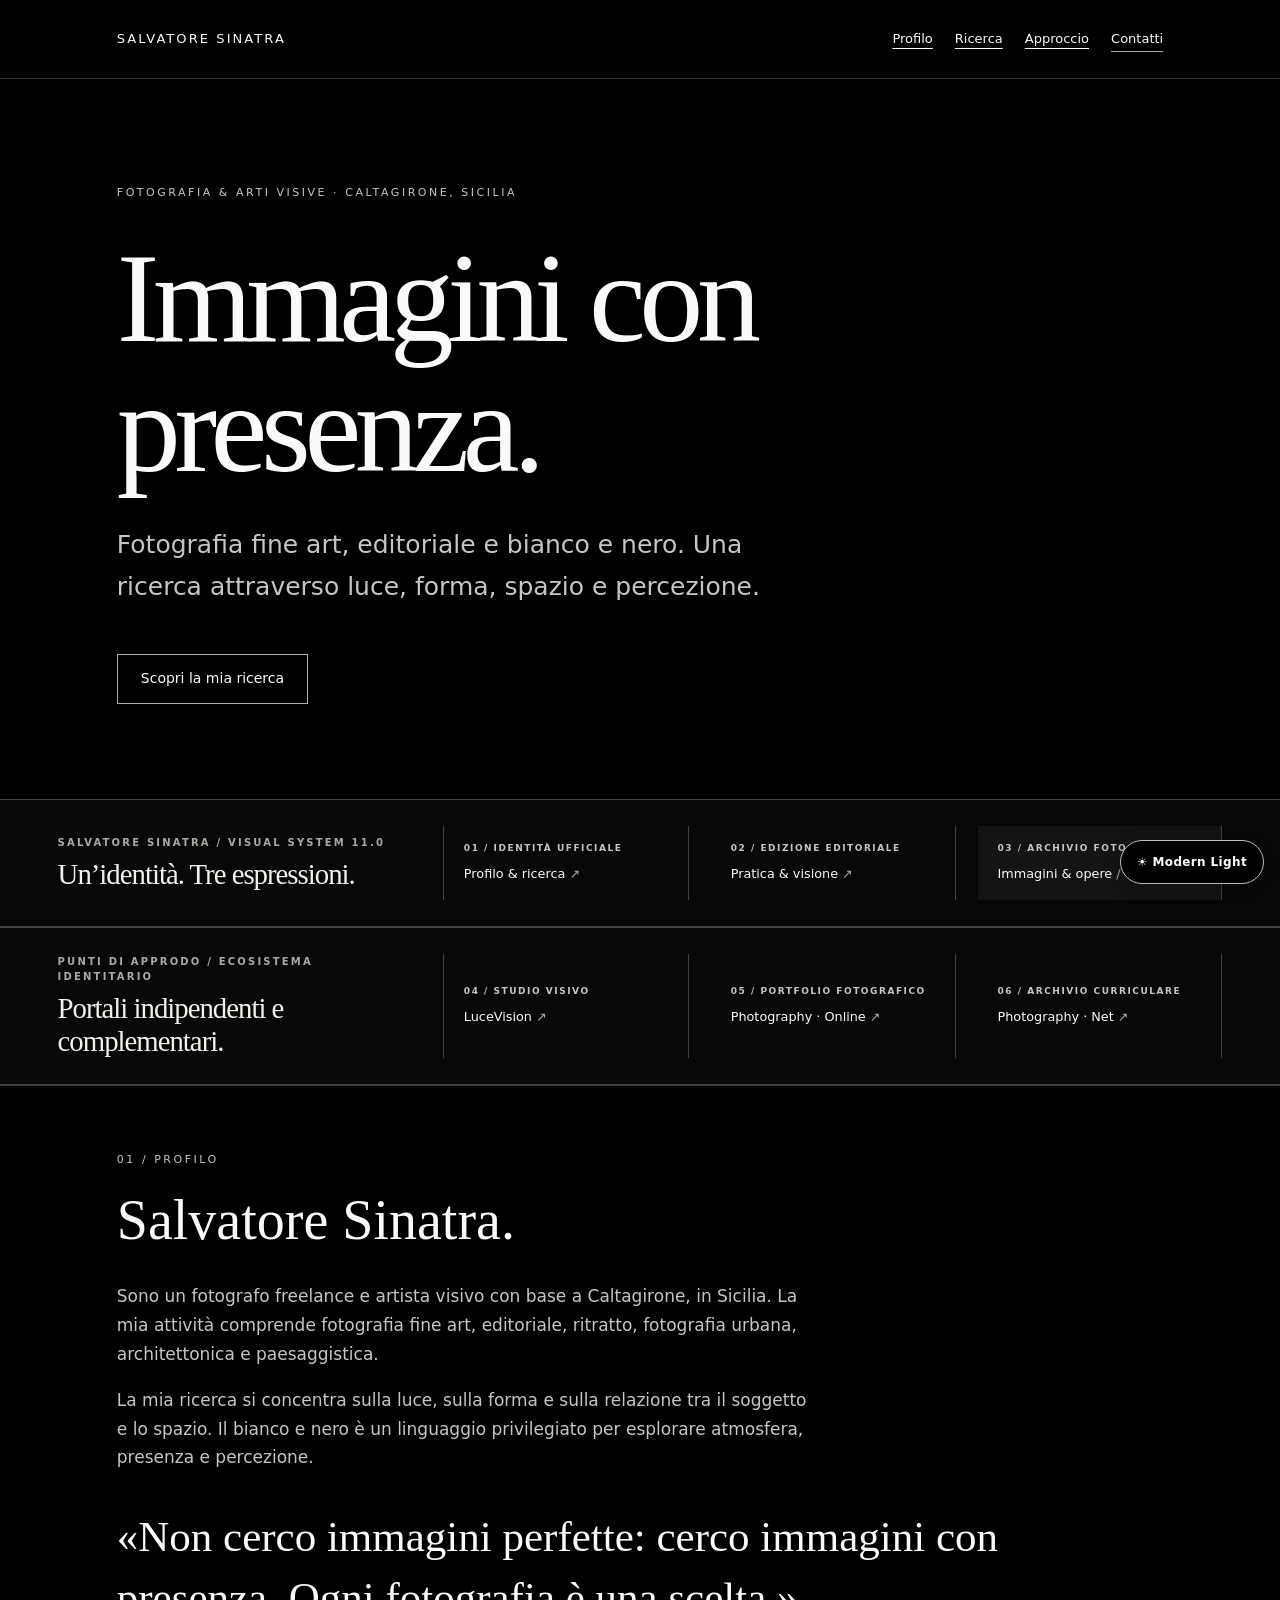
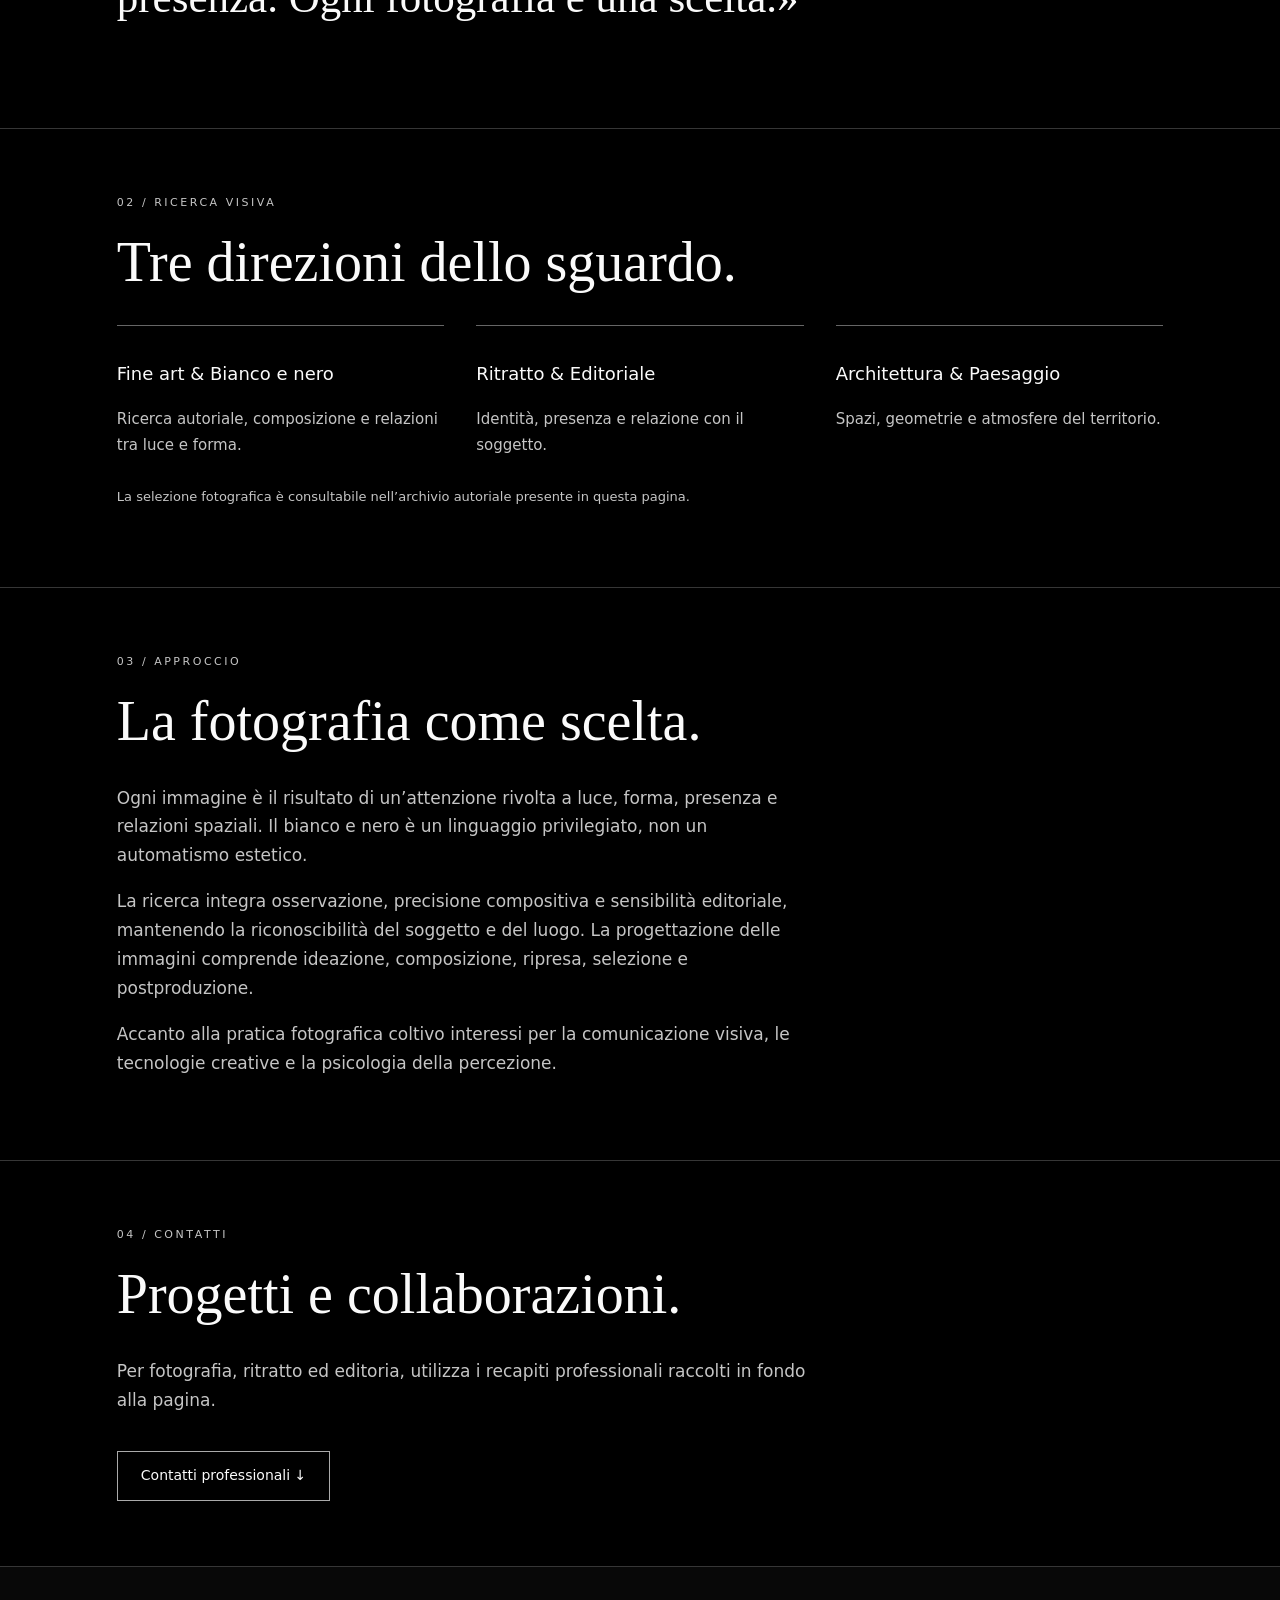
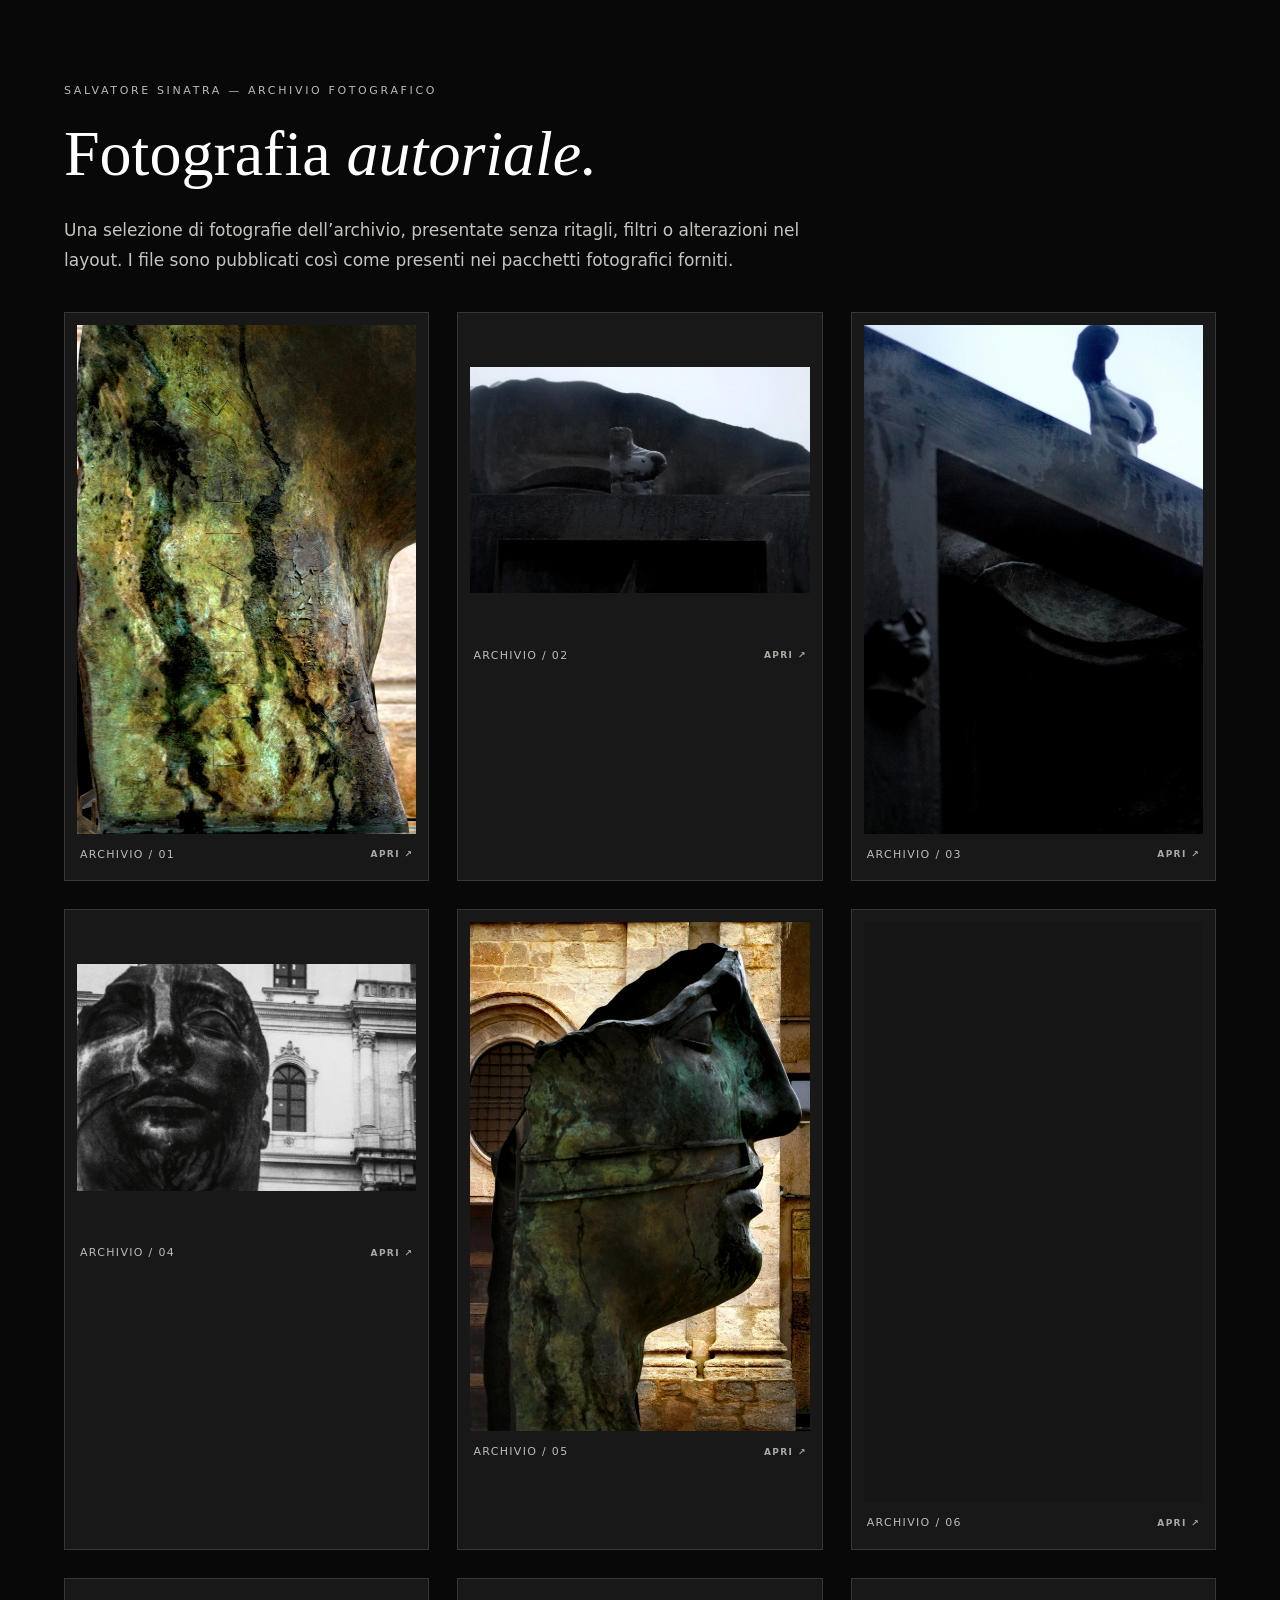
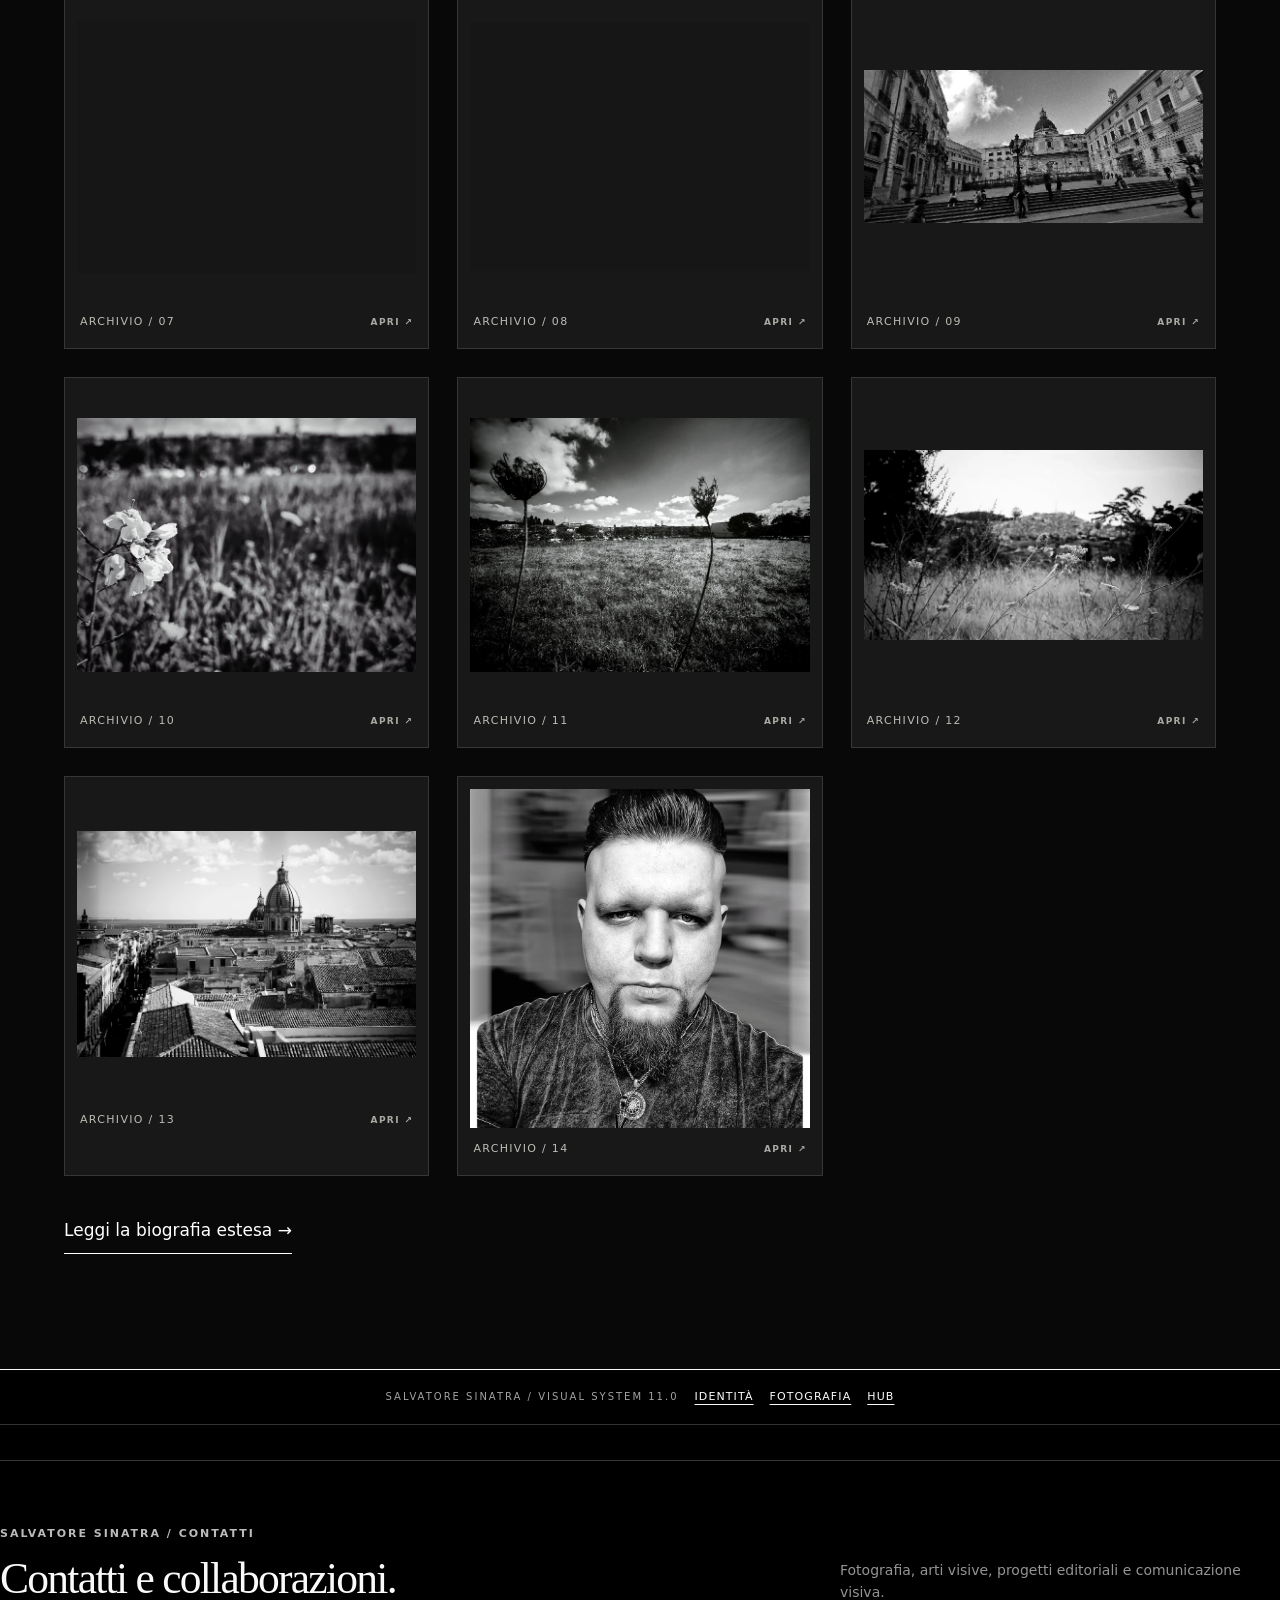
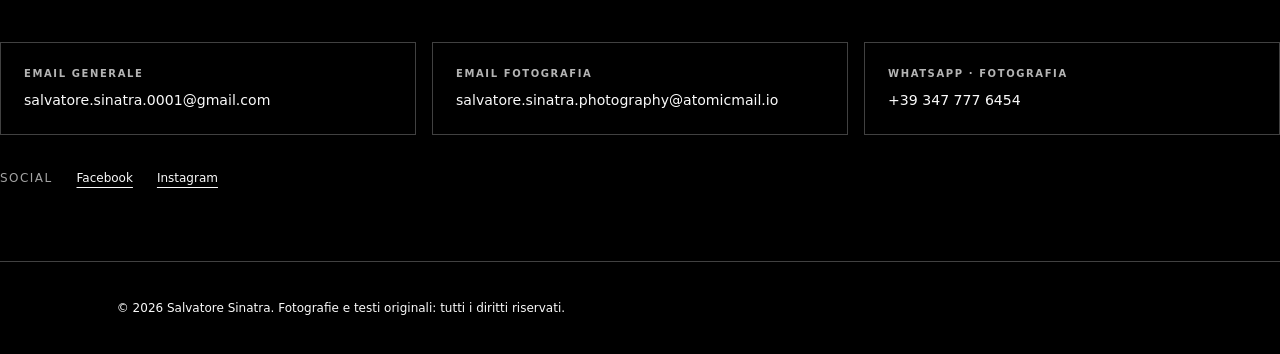
==== commit 88d765bb: "Integrate consolidated contact details into final responsive footer" ====
--- a/index.html
+++ b/index.html
@@ -11,7 +11,7 @@
   <meta name="twitter:description" content="Salvatore Sinatra, fotografo freelance e artista visivo a Caltagirone, Sicilia. Fotografia fine art, editoriale, ritratto e bianco e nero.">
   <meta name="twitter:image" content="https://www.salvatoresinatraphotography.it/assets/photos/1000022959.webp">
   <script type="application/ld+json">{"@context":"https://schema.org","@type":"WebSite","name":"Salvatore Sinatra — Fotografia e Arti Visive","url":"https://www.salvatoresinatraphotography.it/","description":"Salvatore Sinatra, fotografo freelance e artista visivo a Caltagirone, Sicilia. Fotografia fine art, editoriale, ritratto e bianco e nero.","inLanguage":"it-IT"}</script>
-<link rel="stylesheet" href="assets/ss-visual-theme.css"><link rel="stylesheet" href="assets/ss-editorial-v11.css"></head><body><a class="skip" href="#contenuto">Vai al contenuto</a><header><div class="wrap"><a class="brand" href="./">SALVATORE SINATRA</a><nav aria-label="Navigazione principale"><a href="#profilo">Profilo</a><a href="#ricerca">Ricerca</a><a href="#approccio">Approccio</a><a href="#contatti">Contatti</a></nav></div></header><main id="contenuto"><section class="hero"><div class="wrap"><div class="eyebrow">Fotografia & Arti Visive · Caltagirone, Sicilia</div><h1>Immagini con<br>presenza.</h1><p class="lead">Fotografia fine art, editoriale e bianco e nero. Una ricerca attraverso luce, forma, spazio e percezione.</p><a class="button" href="#profilo">Scopri la mia ricerca</a></div></section><aside class="ss11-network" aria-label="Sistema editoriale e siti di Salvatore Sinatra"><div class="ss11-network__heading"><span class="ss11-network__eyebrow">SALVATORE SINATRA / VISUAL SYSTEM 11.0</span><strong>Un’identità. Tre espressioni.</strong></div><nav class="ss11-network__links" aria-label="Naviga tra i siti identitari"><a class="ss11-network__link" href="https://salvatoresinatra.it/"><small>01 / IDENTITÀ UFFICIALE</small><span>Profilo & ricerca</span></a><a class="ss11-network__link" href="https://www.salvatore-sinatra.it/"><small>02 / EDIZIONE EDITORIALE</small><span>Pratica & visione</span></a><a class="ss11-network__link" href="https://www.salvatoresinatraphotography.it/" aria-current="page"><small>03 / ARCHIVIO FOTOGRAFICO</small><span>Immagini & opere</span></a></nav></aside><aside class="ss11-network" aria-label="Altri siti autonomi di Salvatore Sinatra"><div class="ss11-network__heading"><span class="ss11-network__eyebrow">PUNTI DI APPRODO / ECOSISTEMA IDENTITARIO</span><strong>Portali indipendenti e complementari.</strong></div><nav class="ss11-network__links" aria-label="Altri punti di approdo di Salvatore Sinatra"><a class="ss11-network__link" href="https://www.lucevision.it/"><small>04 / STUDIO VISIVO</small><span>LuceVision</span></a><a class="ss11-network__link" href="https://www.salvatoresinatraphotography.online/"><small>05 / PORTFOLIO FOTOGRAFICO</small><span>Photography · Online</span></a><a class="ss11-network__link" href="https://www.salvatoresinatraphotography.net/"><small>06 / ARCHIVIO CURRICULARE</small><span>Photography · Net</span></a></nav></aside><section id="profilo"><div class="wrap"><div class="eyebrow">01 / Profilo</div><h2>Salvatore Sinatra.</h2><p>Sono un fotografo freelance e artista visivo con base a Caltagirone, in Sicilia. La mia attività comprende fotografia fine art, editoriale, ritratto, fotografia urbana, architettonica e paesaggistica.</p><p>La mia ricerca si concentra sulla luce, sulla forma e sulla relazione tra il soggetto e lo spazio. Il bianco e nero è un linguaggio privilegiato per esplorare atmosfera, presenza e percezione.</p><blockquote>«Non cerco immagini perfette: cerco immagini con presenza. Ogni fotografia è una scelta.»</blockquote></div></section><section id="ricerca"><div class="wrap"><div class="eyebrow">02 / Ricerca visiva</div><h2>Tre direzioni dello sguardo.</h2><div class="grid"><div class="item"><h3>Fine art & Bianco e nero</h3><p>Ricerca autoriale, composizione e relazioni tra luce e forma.</p></div><div class="item"><h3>Ritratto & Editoriale</h3><p>Identità, presenza e relazione con il soggetto.</p></div><div class="item"><h3>Architettura & Paesaggio</h3><p>Spazi, geometrie e atmosfere del territorio.</p></div></div><p class="note">La selezione fotografica è consultabile nell’archivio autoriale presente in questa pagina.</p></div></section><section id="approccio"><div class="wrap"><div class="eyebrow">03 / Approccio</div><h2>La fotografia come scelta.</h2><p>Ogni immagine è il risultato di un’attenzione rivolta a luce, forma, presenza e relazioni spaziali. Il bianco e nero è un linguaggio privilegiato, non un automatismo estetico.</p><p>La ricerca integra osservazione, precisione compositiva e sensibilità editoriale, mantenendo la riconoscibilità del soggetto e del luogo. La progettazione delle immagini comprende ideazione, composizione, ripresa, selezione e postproduzione.</p><p>Accanto alla pratica fotografica coltivo interessi per la comunicazione visiva, le tecnologie creative e la psicologia della percezione.</p></div></section><section id="contatti"><div class="wrap"><div class="eyebrow">04 / Contatti</div><h2>Progetti e collaborazioni.</h2><p>Per proposte fotografiche, ritratti e collaborazioni editoriali, puoi consultare i miei profili social personali ufficiali e il sito identitario.</p><official-social-links></official-social-links><script src="assets/official-social-links.js" defer></script><p class="note">WhatsApp Business 2 · Fotografia: <a href="tel:+393477776454">+39 347 777 6454</a></p><a class="button" href="https://wa.me/393477776454" target="_blank" rel="noopener noreferrer" aria-label="Scrivi su WhatsApp Business 2 al numero 347 777 6454">WHATSAPP BUSINESS 2 · 347 ↗</a> <a class="button" href="https://www.salvatore-sinatra.it/" target="_blank" rel="noopener noreferrer">Sito identitario ↗</a></div></section><style id="ss-photo-gallery-style-v10">
+<link rel="stylesheet" href="assets/ss-visual-theme.css"><link rel="stylesheet" href="assets/ss-editorial-v11.css"><link rel="stylesheet" href="assets/ss-contact-footer.css"></head><body><a class="skip" href="#contenuto">Vai al contenuto</a><header><div class="wrap"><a class="brand" href="./">SALVATORE SINATRA</a><nav aria-label="Navigazione principale"><a href="#profilo">Profilo</a><a href="#ricerca">Ricerca</a><a href="#approccio">Approccio</a><a href="#contatti">Contatti</a></nav></div></header><main id="contenuto"><section class="hero"><div class="wrap"><div class="eyebrow">Fotografia & Arti Visive · Caltagirone, Sicilia</div><h1>Immagini con<br>presenza.</h1><p class="lead">Fotografia fine art, editoriale e bianco e nero. Una ricerca attraverso luce, forma, spazio e percezione.</p><a class="button" href="#profilo">Scopri la mia ricerca</a></div></section><aside class="ss11-network" aria-label="Sistema editoriale e siti di Salvatore Sinatra"><div class="ss11-network__heading"><span class="ss11-network__eyebrow">SALVATORE SINATRA / VISUAL SYSTEM 11.0</span><strong>Un’identità. Tre espressioni.</strong></div><nav class="ss11-network__links" aria-label="Naviga tra i siti identitari"><a class="ss11-network__link" href="https://salvatoresinatra.it/"><small>01 / IDENTITÀ UFFICIALE</small><span>Profilo & ricerca</span></a><a class="ss11-network__link" href="https://www.salvatore-sinatra.it/"><small>02 / EDIZIONE EDITORIALE</small><span>Pratica & visione</span></a><a class="ss11-network__link" href="https://www.salvatoresinatraphotography.it/" aria-current="page"><small>03 / ARCHIVIO FOTOGRAFICO</small><span>Immagini & opere</span></a></nav></aside><aside class="ss11-network" aria-label="Altri siti autonomi di Salvatore Sinatra"><div class="ss11-network__heading"><span class="ss11-network__eyebrow">PUNTI DI APPRODO / ECOSISTEMA IDENTITARIO</span><strong>Portali indipendenti e complementari.</strong></div><nav class="ss11-network__links" aria-label="Altri punti di approdo di Salvatore Sinatra"><a class="ss11-network__link" href="https://www.lucevision.it/"><small>04 / STUDIO VISIVO</small><span>LuceVision</span></a><a class="ss11-network__link" href="https://www.salvatoresinatraphotography.online/"><small>05 / PORTFOLIO FOTOGRAFICO</small><span>Photography · Online</span></a><a class="ss11-network__link" href="https://www.salvatoresinatraphotography.net/"><small>06 / ARCHIVIO CURRICULARE</small><span>Photography · Net</span></a></nav></aside><section id="profilo"><div class="wrap"><div class="eyebrow">01 / Profilo</div><h2>Salvatore Sinatra.</h2><p>Sono un fotografo freelance e artista visivo con base a Caltagirone, in Sicilia. La mia attività comprende fotografia fine art, editoriale, ritratto, fotografia urbana, architettonica e paesaggistica.</p><p>La mia ricerca si concentra sulla luce, sulla forma e sulla relazione tra il soggetto e lo spazio. Il bianco e nero è un linguaggio privilegiato per esplorare atmosfera, presenza e percezione.</p><blockquote>«Non cerco immagini perfette: cerco immagini con presenza. Ogni fotografia è una scelta.»</blockquote></div></section><section id="ricerca"><div class="wrap"><div class="eyebrow">02 / Ricerca visiva</div><h2>Tre direzioni dello sguardo.</h2><div class="grid"><div class="item"><h3>Fine art & Bianco e nero</h3><p>Ricerca autoriale, composizione e relazioni tra luce e forma.</p></div><div class="item"><h3>Ritratto & Editoriale</h3><p>Identità, presenza e relazione con il soggetto.</p></div><div class="item"><h3>Architettura & Paesaggio</h3><p>Spazi, geometrie e atmosfere del territorio.</p></div></div><p class="note">La selezione fotografica è consultabile nell’archivio autoriale presente in questa pagina.</p></div></section><section id="approccio"><div class="wrap"><div class="eyebrow">03 / Approccio</div><h2>La fotografia come scelta.</h2><p>Ogni immagine è il risultato di un’attenzione rivolta a luce, forma, presenza e relazioni spaziali. Il bianco e nero è un linguaggio privilegiato, non un automatismo estetico.</p><p>La ricerca integra osservazione, precisione compositiva e sensibilità editoriale, mantenendo la riconoscibilità del soggetto e del luogo. La progettazione delle immagini comprende ideazione, composizione, ripresa, selezione e postproduzione.</p><p>Accanto alla pratica fotografica coltivo interessi per la comunicazione visiva, le tecnologie creative e la psicologia della percezione.</p></div></section><section id="contatti"><div class="wrap"><div class="eyebrow">04 / Contatti</div><h2>Progetti e collaborazioni.</h2><p>Per fotografia, ritratto ed editoria, utilizza i recapiti professionali raccolti in fondo alla pagina.</p><a class="button" href="#contatti-unificati">Contatti professionali ↓</a></div></section><style id="ss-photo-gallery-style-v10">
 #ss-photo-gallery-v10{padding:clamp(50px,9vw,120px) 5vw;background:#101010;color:#f4f3ef;font-family:system-ui,-apple-system,BlinkMacSystemFont,"Segoe UI",sans-serif}
 #ss-photo-gallery-v10 .ss-gallery-inner{max-width:1400px;margin:auto}
 #ss-photo-gallery-v10 .ss-photo-overline{font-size:11px;letter-spacing:.24em;text-transform:uppercase;color:#bab9b4}
@@ -46,4 +46,23 @@
     <figure><img src="assets/photos/F1.webp" alt="Fotografia autoriale di Salvatore Sinatra, immagine 14" loading="lazy" decoding="async"><figcaption>Archivio / 14</figcaption></figure>
   </div><a class="ss-bio-link" href="biografia.html">Leggi la biografia estesa &rarr;</a>
 </div></section>
-</main><footer><div class="wrap">© 2026 Salvatore Sinatra. Fotografie e testi originali: tutti i diritti riservati.</div></footer><nav class="ss-v10-links" aria-label="Rete dei siti Salvatore Sinatra"><span class="ss-v10-signature">Salvatore Sinatra / Visual System 11.0</span><a href="https://www.salvatore-sinatra.it/">Identità</a><a href="https://www.salvatoresinatraphotography.it/">Fotografia</a><a href="https://salvatoresinatra0001-ux.github.io/">Hub</a></nav><script src="assets/ss-visual-theme.js" defer></script><script src="assets/ss-editorial-v11.js" defer></script><!-- SS-UNIFIED-CONTACTS-START --><section id="contatti-unificati" aria-label="Contatti essenziali di Salvatore Sinatra" style="max-width:980px;margin:48px auto;padding:32px 24px;background:#090909;color:#fff;border:1px solid #333;border-radius:16px;font-family:system-ui,sans-serif"><h2 style="margin:0 0 8px">Contatti</h2><p style="color:#bbb">Per informazioni e collaborazioni, utilizza uno dei recapiti indicati.</p><div style="display:flex;flex-wrap:wrap;gap:16px;margin-top:22px"><a style="color:#fff;overflow-wrap:anywhere" href="mailto:salvatore.sinatra.0001@gmail.com">Email principale · salvatore.sinatra.0001@gmail.com</a><a style="color:#fff;overflow-wrap:anywhere" href="mailto:salvatore.sinatra.photography@atomicmail.io">Fotografia · salvatore.sinatra.photography@atomicmail.io</a><a style="color:#fff" href="https://wa.me/393477776454" target="_blank" rel="noopener noreferrer">WhatsApp fotografia · +39 347 777 6454</a></div><p style="margin-top:22px;color:#aaa;font-size:13px">Social: <a style="color:#fff" href="https://www.facebook.com/salvatore.sinatra.00.01" target="_blank" rel="noopener noreferrer">Facebook</a> · <a style="color:#fff" href="https://www.instagram.com/salvatoresinatraofficial/" target="_blank" rel="noopener noreferrer">Instagram</a></p></section><!-- SS-UNIFIED-CONTACTS-END --></body></html>+</main><nav class="ss-v10-links" aria-label="Rete dei siti Salvatore Sinatra"><span class="ss-v10-signature">Salvatore Sinatra / Visual System 11.0</span><a href="https://www.salvatore-sinatra.it/">Identità</a><a href="https://www.salvatoresinatraphotography.it/">Fotografia</a><a href="https://salvatoresinatra0001-ux.github.io/">Hub</a></nav>
+<footer>
+
+  <section id="contatti-unificati" class="ss-contact-footer" aria-labelledby="ss-contact-footer-title">
+    <div class="ss-contact-footer__head">
+      <div><span class="ss-contact-footer__kicker">SALVATORE SINATRA / CONTATTI</span><h2 id="ss-contact-footer-title">Contatti e collaborazioni.</h2></div>
+      <p>Fotografia, arti visive, progetti editoriali e comunicazione visiva.</p>
+    </div>
+    <div class="ss-contact-footer__grid">
+      <a class="ss-contact-footer__item" href="mailto:salvatore.sinatra.0001@gmail.com"><span class="ss-contact-footer__label">Email generale</span><span class="ss-contact-footer__value">salvatore.sinatra.0001@gmail.com</span></a>
+      <a class="ss-contact-footer__item" href="mailto:salvatore.sinatra.photography@atomicmail.io"><span class="ss-contact-footer__label">Email fotografia</span><span class="ss-contact-footer__value">salvatore.sinatra.photography@atomicmail.io</span></a>
+      <a class="ss-contact-footer__item" href="https://wa.me/393477776454" target="_blank" rel="noopener noreferrer"><span class="ss-contact-footer__label">WhatsApp · fotografia</span><span class="ss-contact-footer__value">+39 347 777 6454</span></a>
+    </div>
+    <nav class="ss-contact-footer__social" aria-label="Profili social ufficiali">
+      <span class="ss-contact-footer__social-label">Social</span>
+      <a href="https://www.facebook.com/salvatore.sinatra.00.01" target="_blank" rel="noopener noreferrer">Facebook</a>
+      <a href="https://www.instagram.com/salvatoresinatraofficial/" target="_blank" rel="noopener noreferrer">Instagram</a>
+    </nav>
+  </section>
+<div class="wrap">© 2026 Salvatore Sinatra. Fotografie e testi originali: tutti i diritti riservati.</div></footer><script src="assets/ss-visual-theme.js" defer></script><script src="assets/ss-editorial-v11.js" defer></script></body></html>
--- a/assets/ss-editorial-v11.css
+++ b/assets/ss-editorial-v11.css
@@ -70,3 +70,27 @@
   object-fit:contain;
   max-height:580px;
 }
+
+/* Responsive Extended V14 — photograph-safe wide layouts and mobile overflow protection. */
+:where(.wrap,.grid,.ss11-network__links,.ss-photo-grid) > *{min-width:0}
+:where(.brand,#contatti-unificati a){overflow-wrap:anywhere}
+:where(img,video,iframe){max-width:100%}
+@media (min-width:1800px){
+  .wrap{max-width:1840px}
+  #ss-photo-gallery-v10 .ss-gallery-inner{max-width:1840px}
+  #ss-photo-gallery-v10 .ss-photo-grid{grid-template-columns:repeat(4,minmax(0,1fr))}
+  .hero{padding-block:clamp(105px,8vh,180px)}
+}
+@media (min-width:3000px){
+  .wrap{max-width:2160px}
+  #ss-photo-gallery-v10 .ss-gallery-inner{max-width:2160px}
+}
+@media (max-width:760px){
+  header nav{flex-wrap:wrap;row-gap:8px}
+  header nav a{display:inline-flex;align-items:center;min-height:42px}
+  #contatti-unificati{box-sizing:border-box;width:calc(100% - 28px)}
+}
+@media (max-width:390px){
+  .hero h1{font-size:clamp(2.7rem,10.8vw,4.1rem);letter-spacing:-.06em}
+  .grid{gap:20px}
+}
--- a/assets/ss-contact-footer.css
+++ b/assets/ss-contact-footer.css
@@ -0,0 +1,20 @@
+/* Salvatore Sinatra | Compact editorial contact footer.
+   Additive layer: original photography and existing content remain unchanged. */
+.ss-contact-footer{box-sizing:border-box;min-width:0;width:100%;grid-column:1/-1;padding:0 0 clamp(28px,3vw,50px);margin:0 0 clamp(22px,2.8vw,40px);border-bottom:1px solid rgba(145,145,145,.45);color:inherit;text-align:left}
+.ss-contact-footer *{box-sizing:border-box}
+.ss-contact-footer__head{display:flex;align-items:end;justify-content:space-between;flex-wrap:wrap;gap:16px 32px;margin-bottom:clamp(22px,3vw,38px)}
+.ss-contact-footer__kicker{display:block;margin-bottom:12px;font:600 11px/1.5 system-ui,sans-serif;letter-spacing:.18em;text-transform:uppercase;opacity:.75}
+.ss-contact-footer__head h2{font:400 clamp(27px,3.4vw,50px)/1.14 Georgia,"Times New Roman",serif;letter-spacing:-.04em;text-transform:none;margin:0;color:inherit;max-width:100%}
+.ss-contact-footer__head p{font:400 14px/1.6 system-ui,sans-serif;margin:0;max-width:440px;color:inherit;opacity:.75}
+.ss-contact-footer__grid{display:grid;grid-template-columns:repeat(3,minmax(0,1fr));gap:clamp(10px,1.25vw,22px)}
+.ss-contact-footer__item{display:flex;flex-direction:column;justify-content:center;align-items:flex-start;gap:9px;min-width:0;min-height:92px;padding:clamp(16px,1.8vw,26px);border:1px solid rgba(145,145,145,.45);background:transparent;color:inherit;text-decoration:none;transition:border-color .2s ease,background-color .2s ease}
+.ss-contact-footer__item:hover,.ss-contact-footer__item:focus-visible{border-color:currentColor;background:rgba(145,145,145,.07);text-decoration:none}
+.ss-contact-footer__label{font:600 10px/1.5 system-ui,sans-serif;letter-spacing:.16em;text-transform:uppercase;opacity:.72}
+.ss-contact-footer__value{font:500 clamp(12px,1.1vw,16px)/1.5 system-ui,sans-serif;overflow-wrap:anywhere;word-break:normal}
+.ss-contact-footer__social{display:flex;align-items:center;gap:12px 24px;flex-wrap:wrap;margin-top:clamp(18px,2vw,30px);font:500 12px/1.6 system-ui,sans-serif}
+.ss-contact-footer__social-label{letter-spacing:.12em;text-transform:uppercase;opacity:.65}
+.ss-contact-footer__social a{color:inherit;text-decoration:underline;text-underline-offset:5px;min-height:36px;display:inline-flex;align-items:center}
+.ss-contact-footer a:focus-visible{outline:2px solid currentColor;outline-offset:4px}
+@media(max-width:850px){.ss-contact-footer__grid{grid-template-columns:1fr}.ss-contact-footer__item{min-height:70px;padding:16px 18px}.ss-contact-footer__head{align-items:start;flex-direction:column}}
+@media(min-width:2400px){.ss-contact-footer__head,.ss-contact-footer__grid,.ss-contact-footer__social{max-width:2000px;margin-left:auto;margin-right:auto}}
+@media(prefers-reduced-motion:reduce){.ss-contact-footer__item{transition:none}}
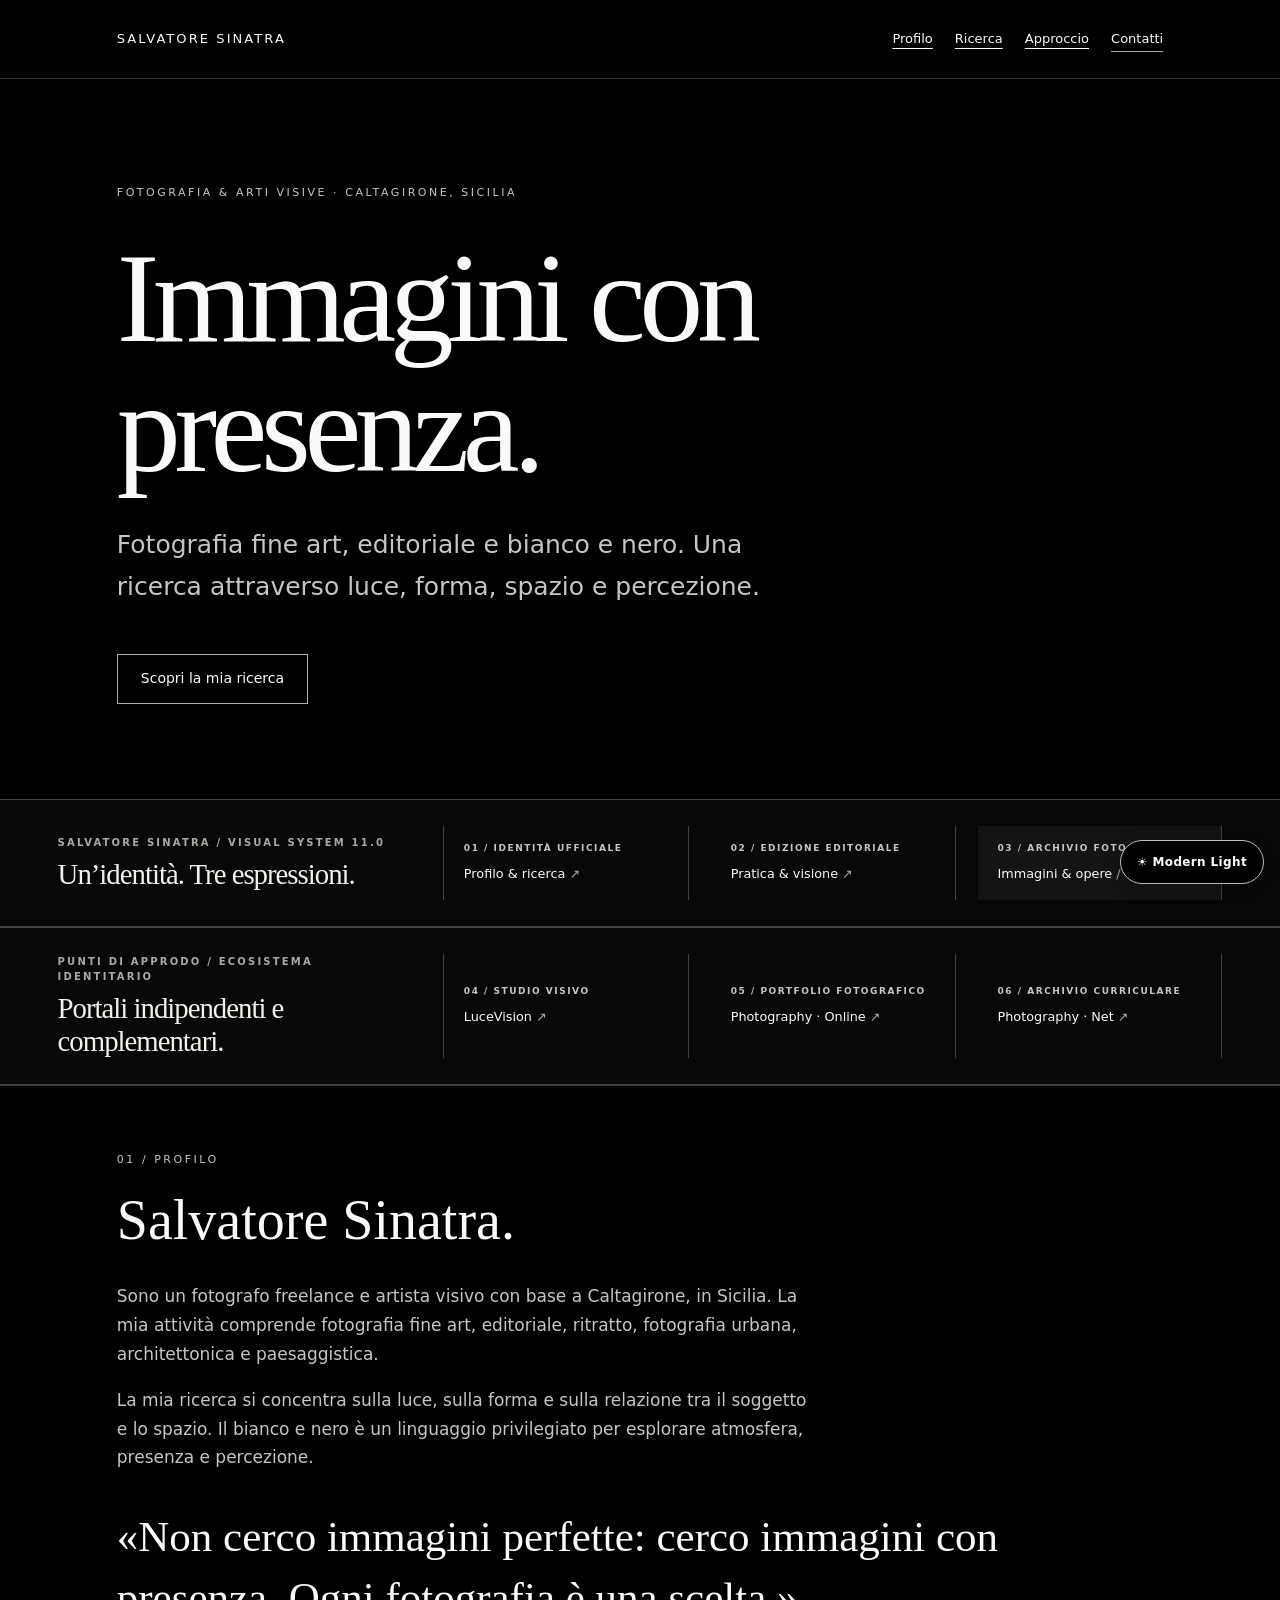
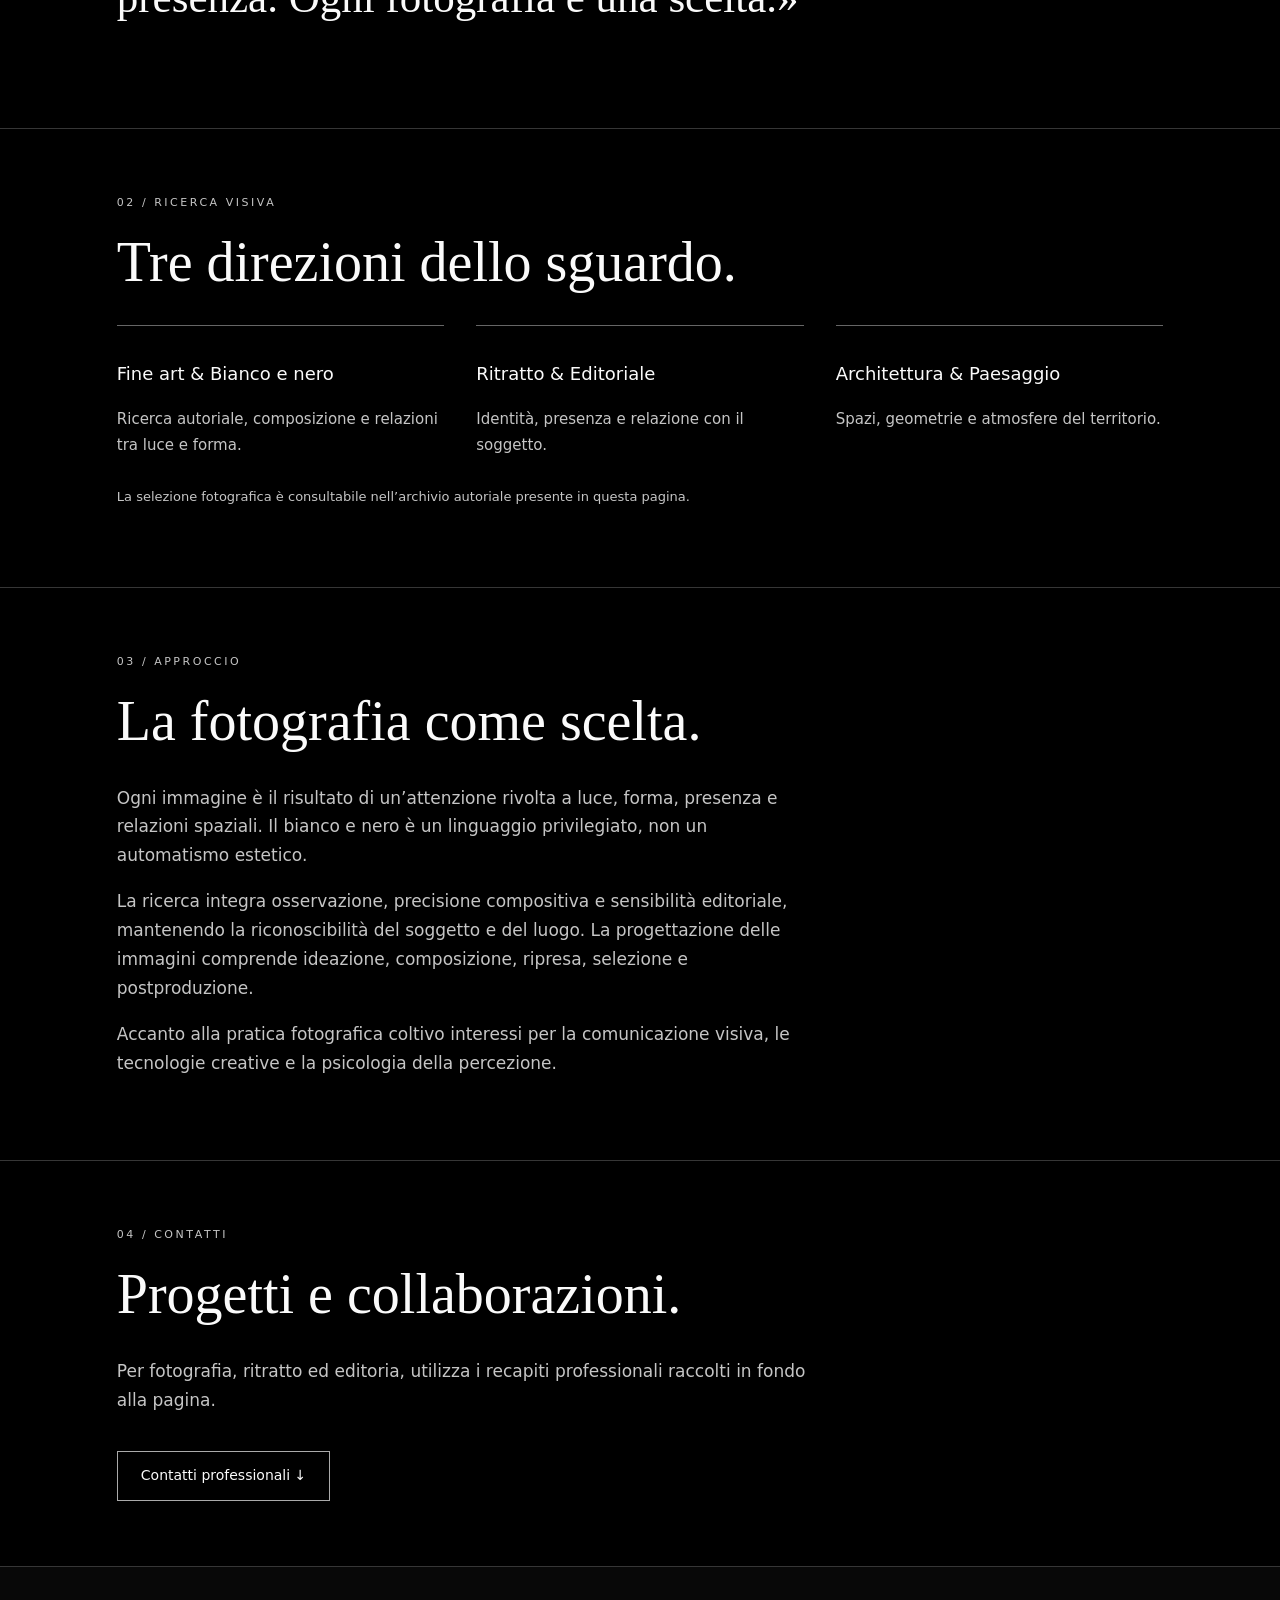
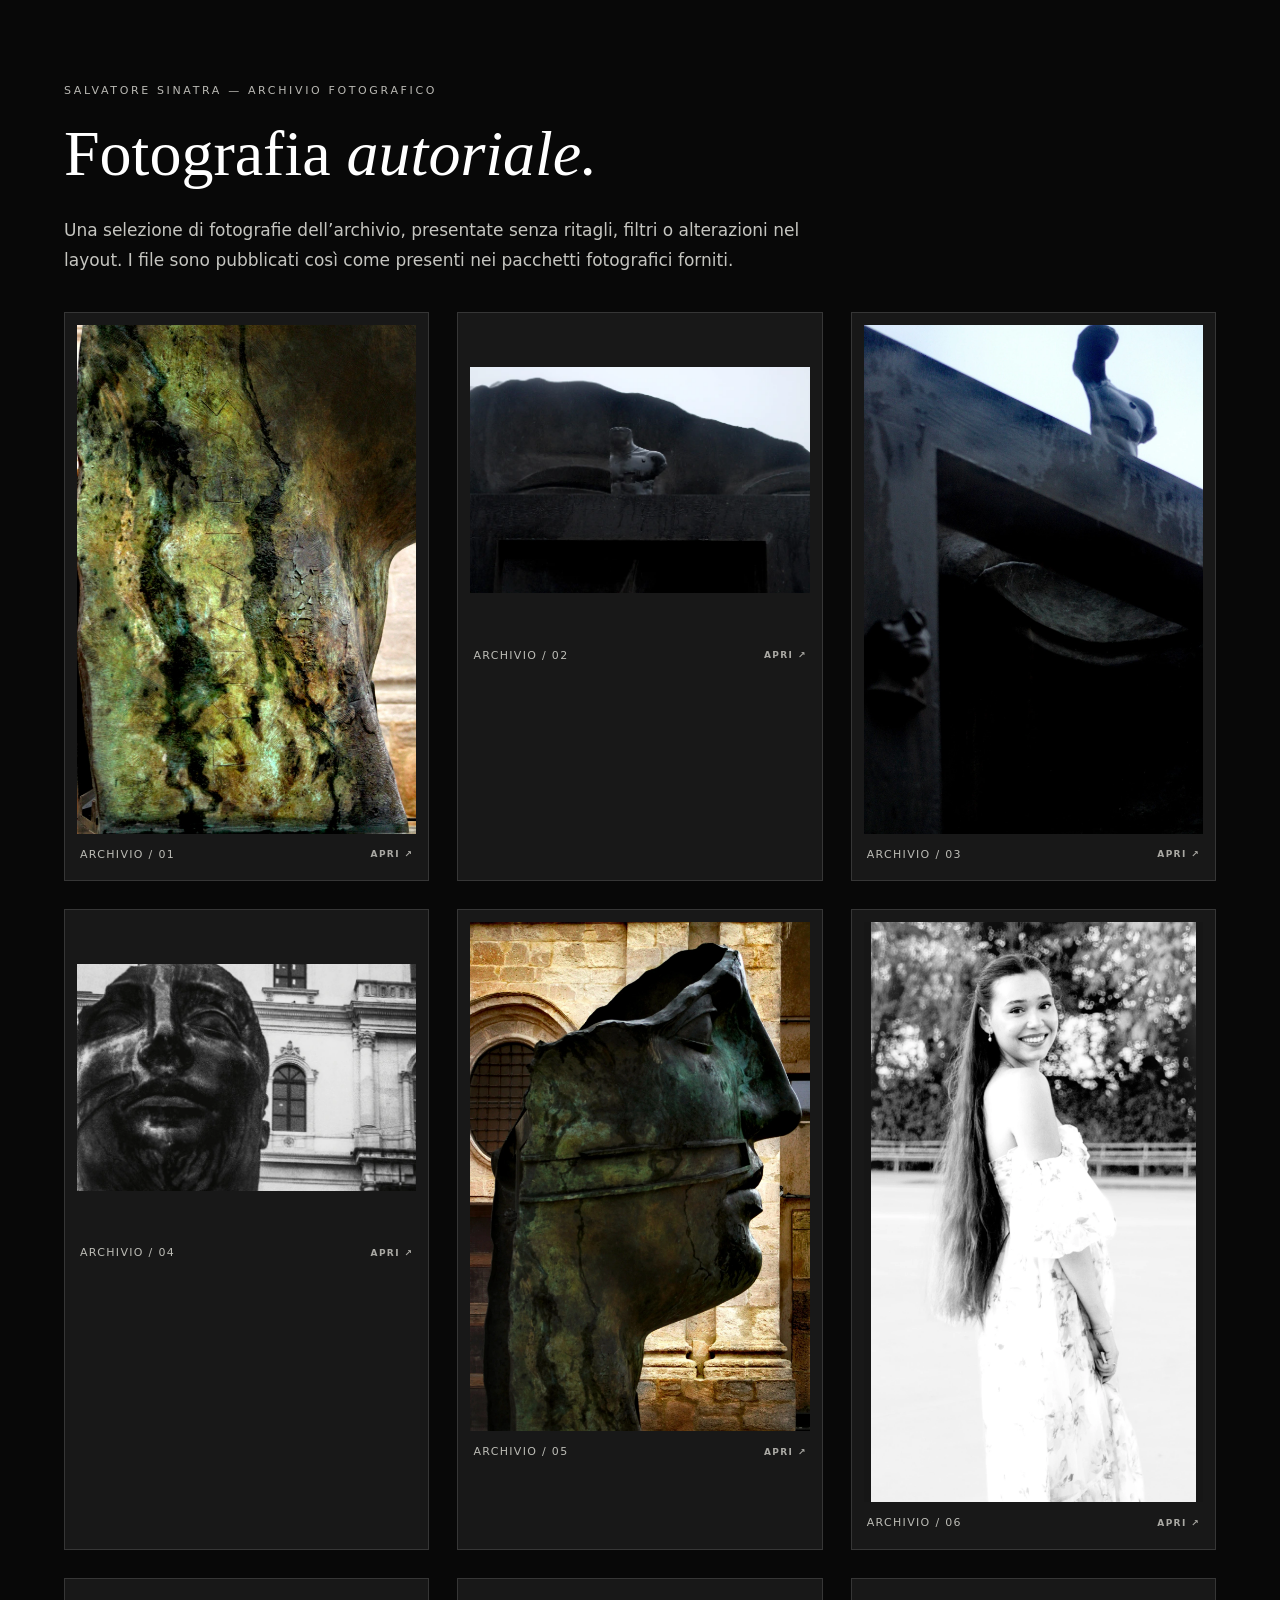
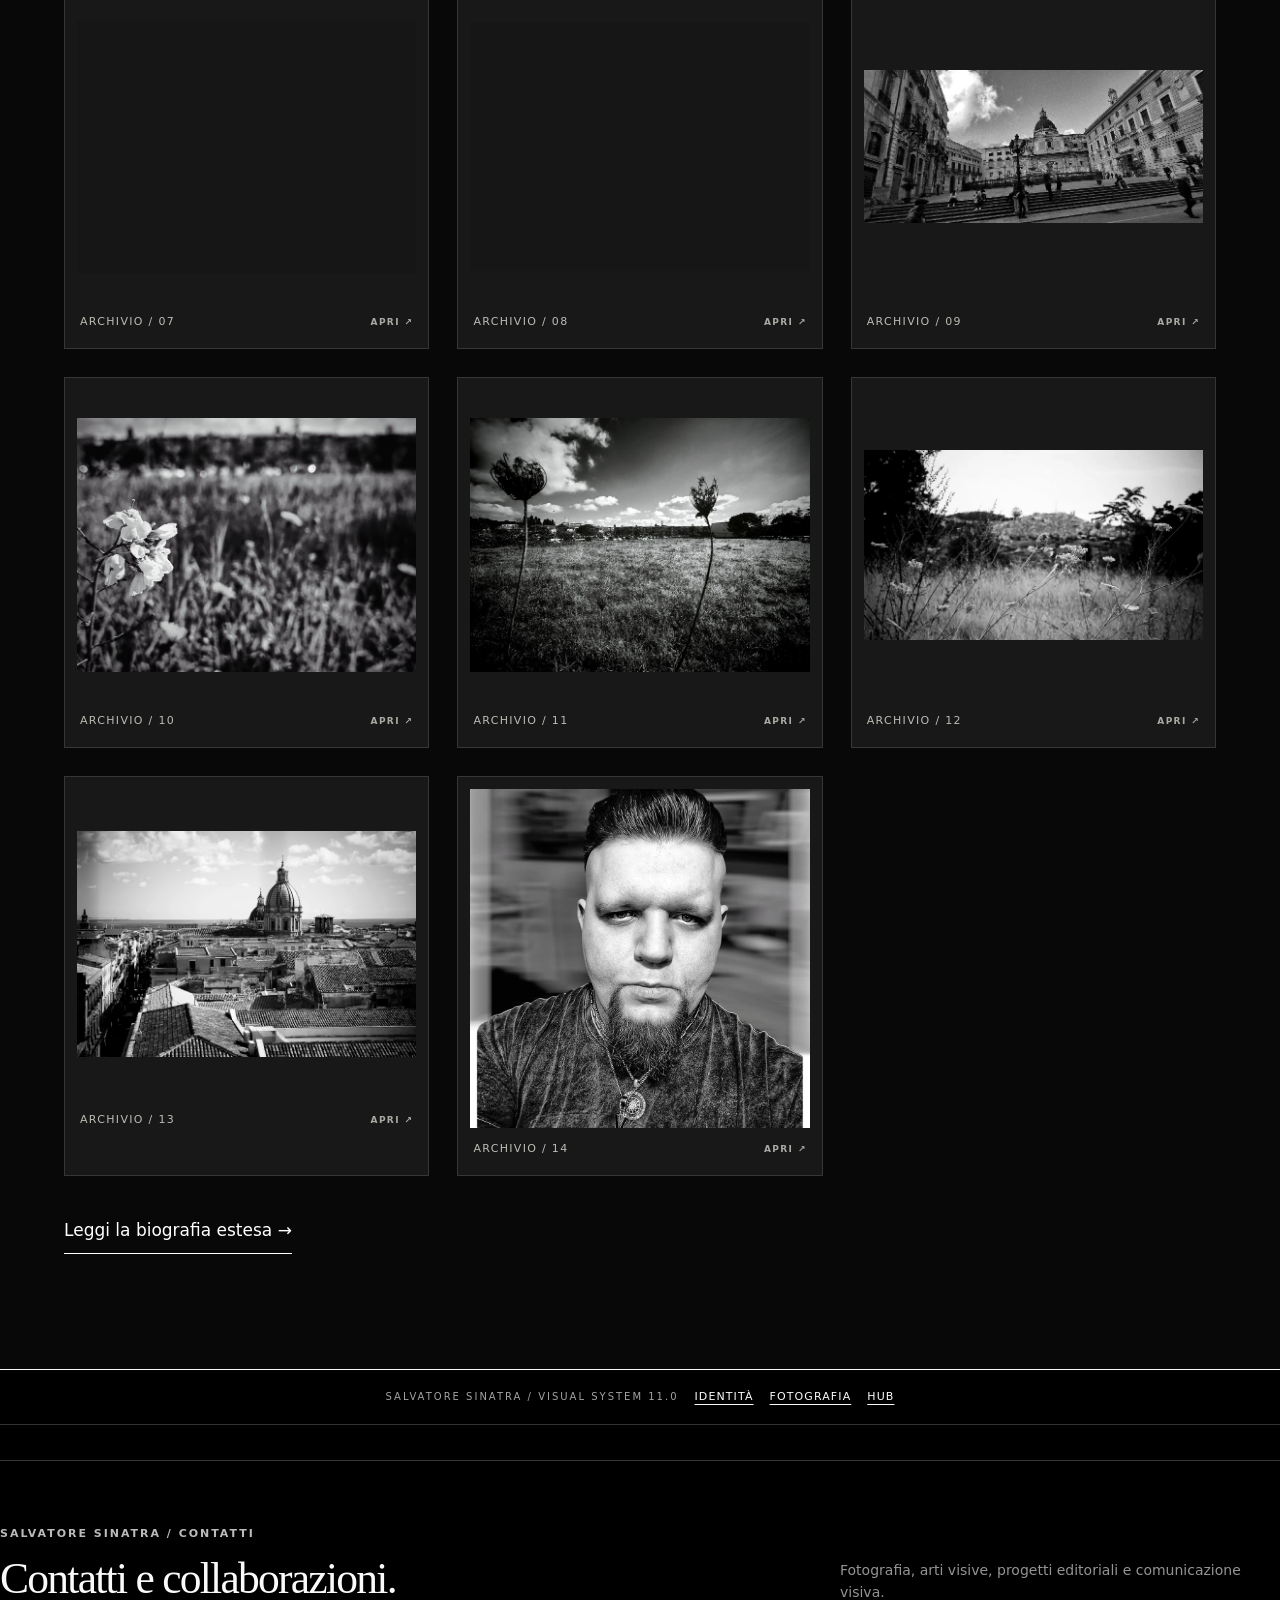
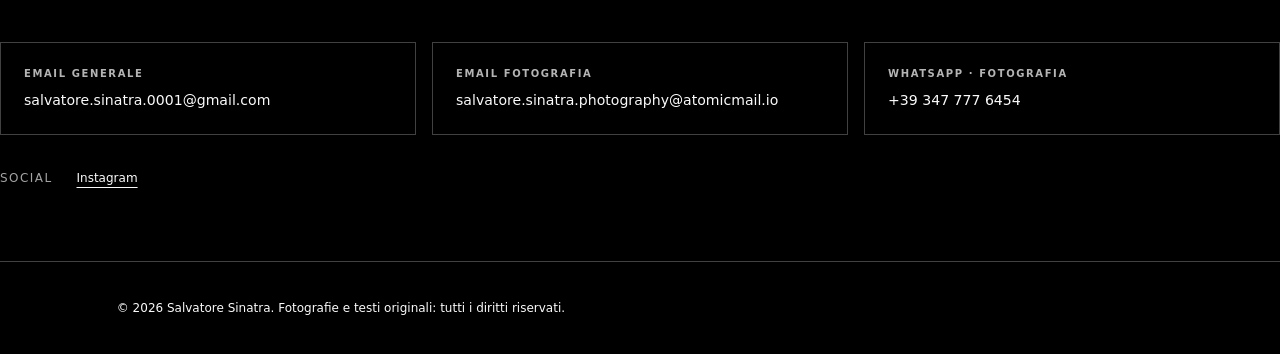
==== commit e0c7cc8f: "Remove Facebook references from public identity pages" ====
--- a/index.html
+++ b/index.html
@@ -61,7 +61,6 @@
     </div>
     <nav class="ss-contact-footer__social" aria-label="Profili social ufficiali">
       <span class="ss-contact-footer__social-label">Social</span>
-      <a href="https://www.facebook.com/salvatore.sinatra.00.01" target="_blank" rel="noopener noreferrer">Facebook</a>
       <a href="https://www.instagram.com/salvatoresinatraofficial/" target="_blank" rel="noopener noreferrer">Instagram</a>
     </nav>
   </section>
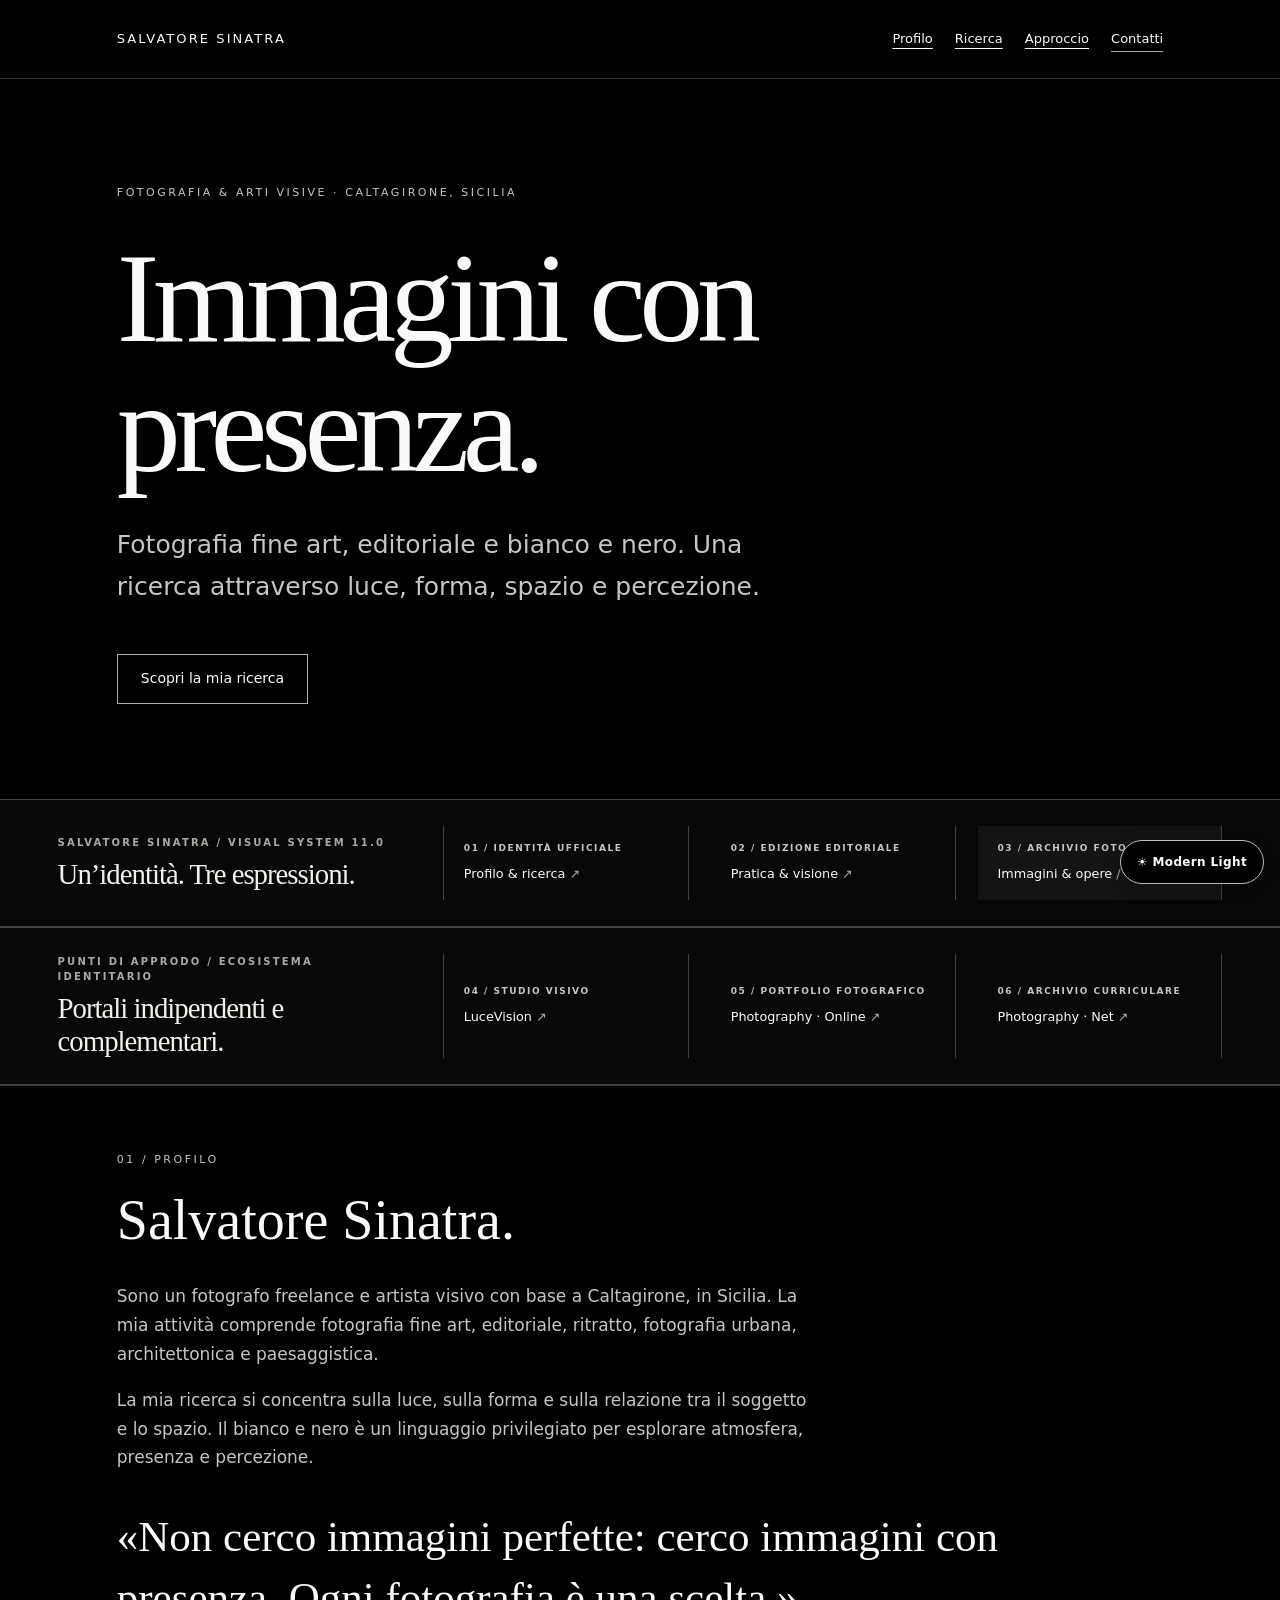
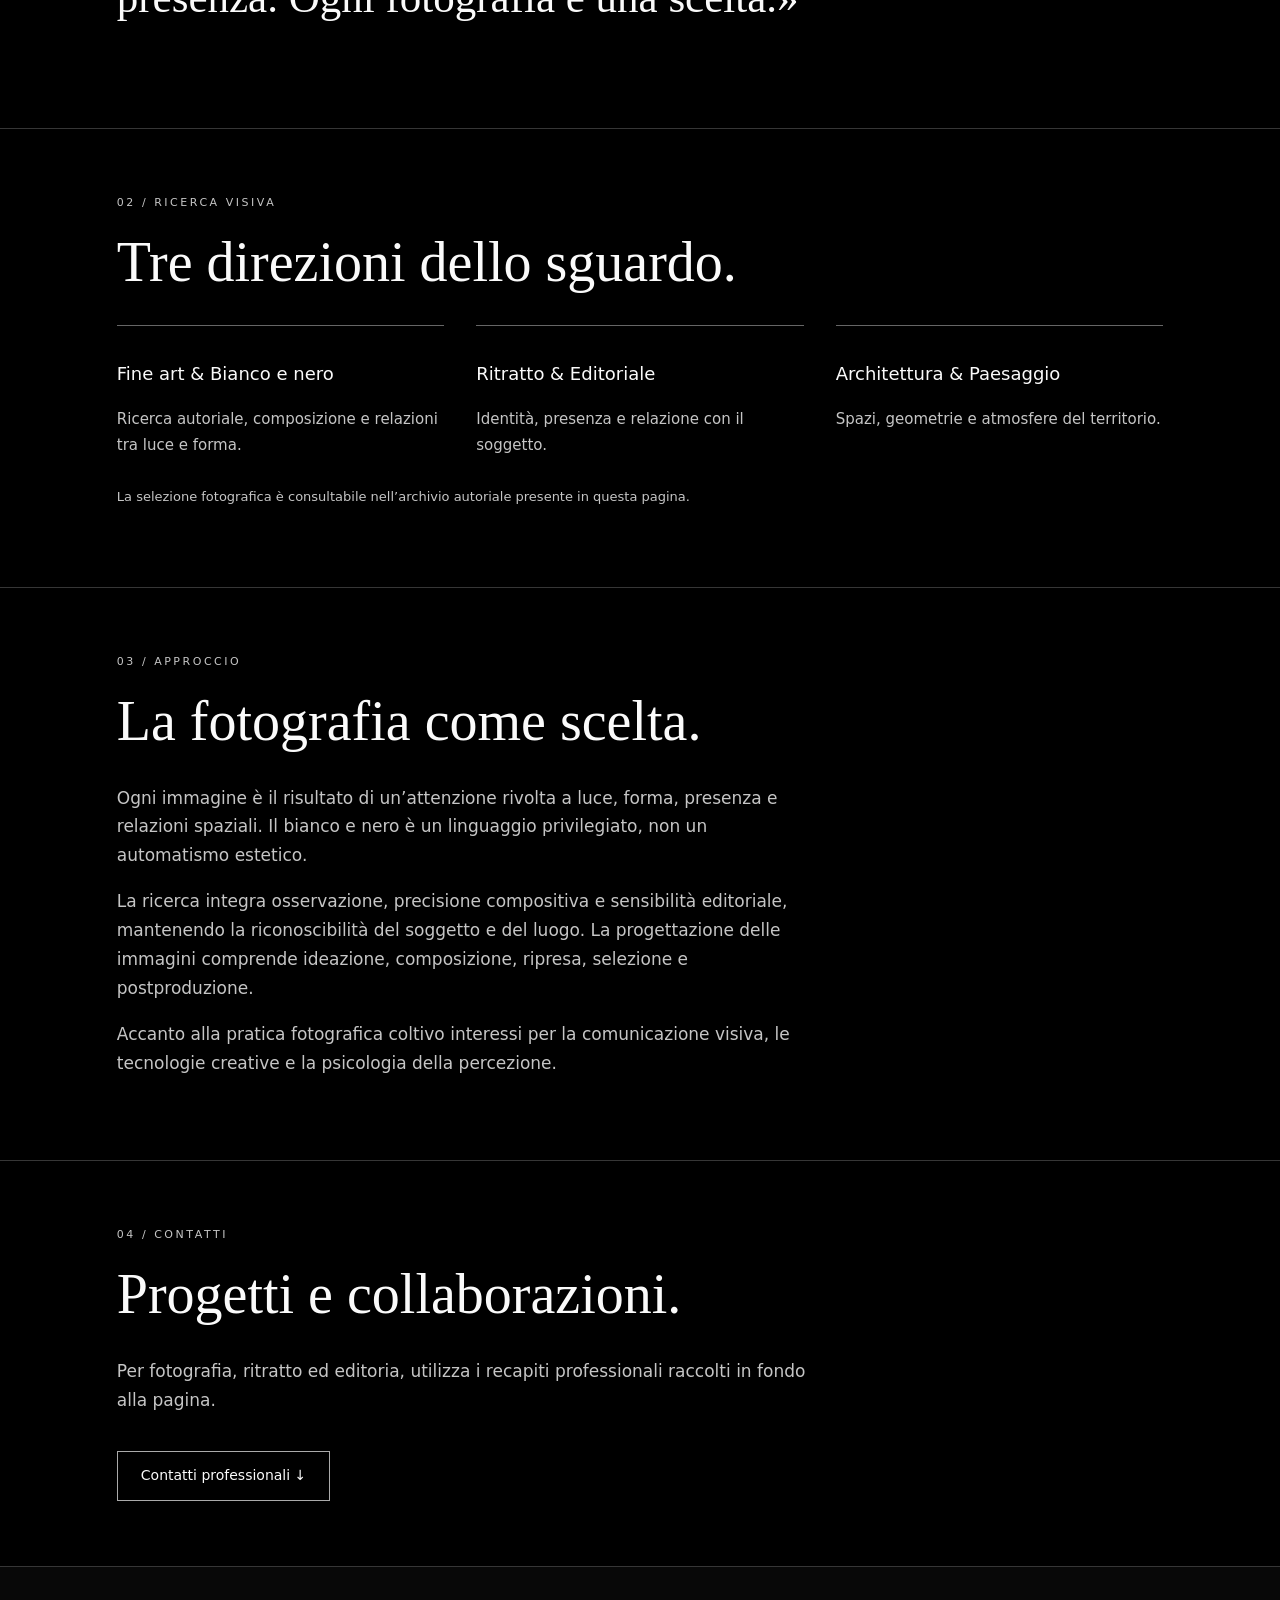
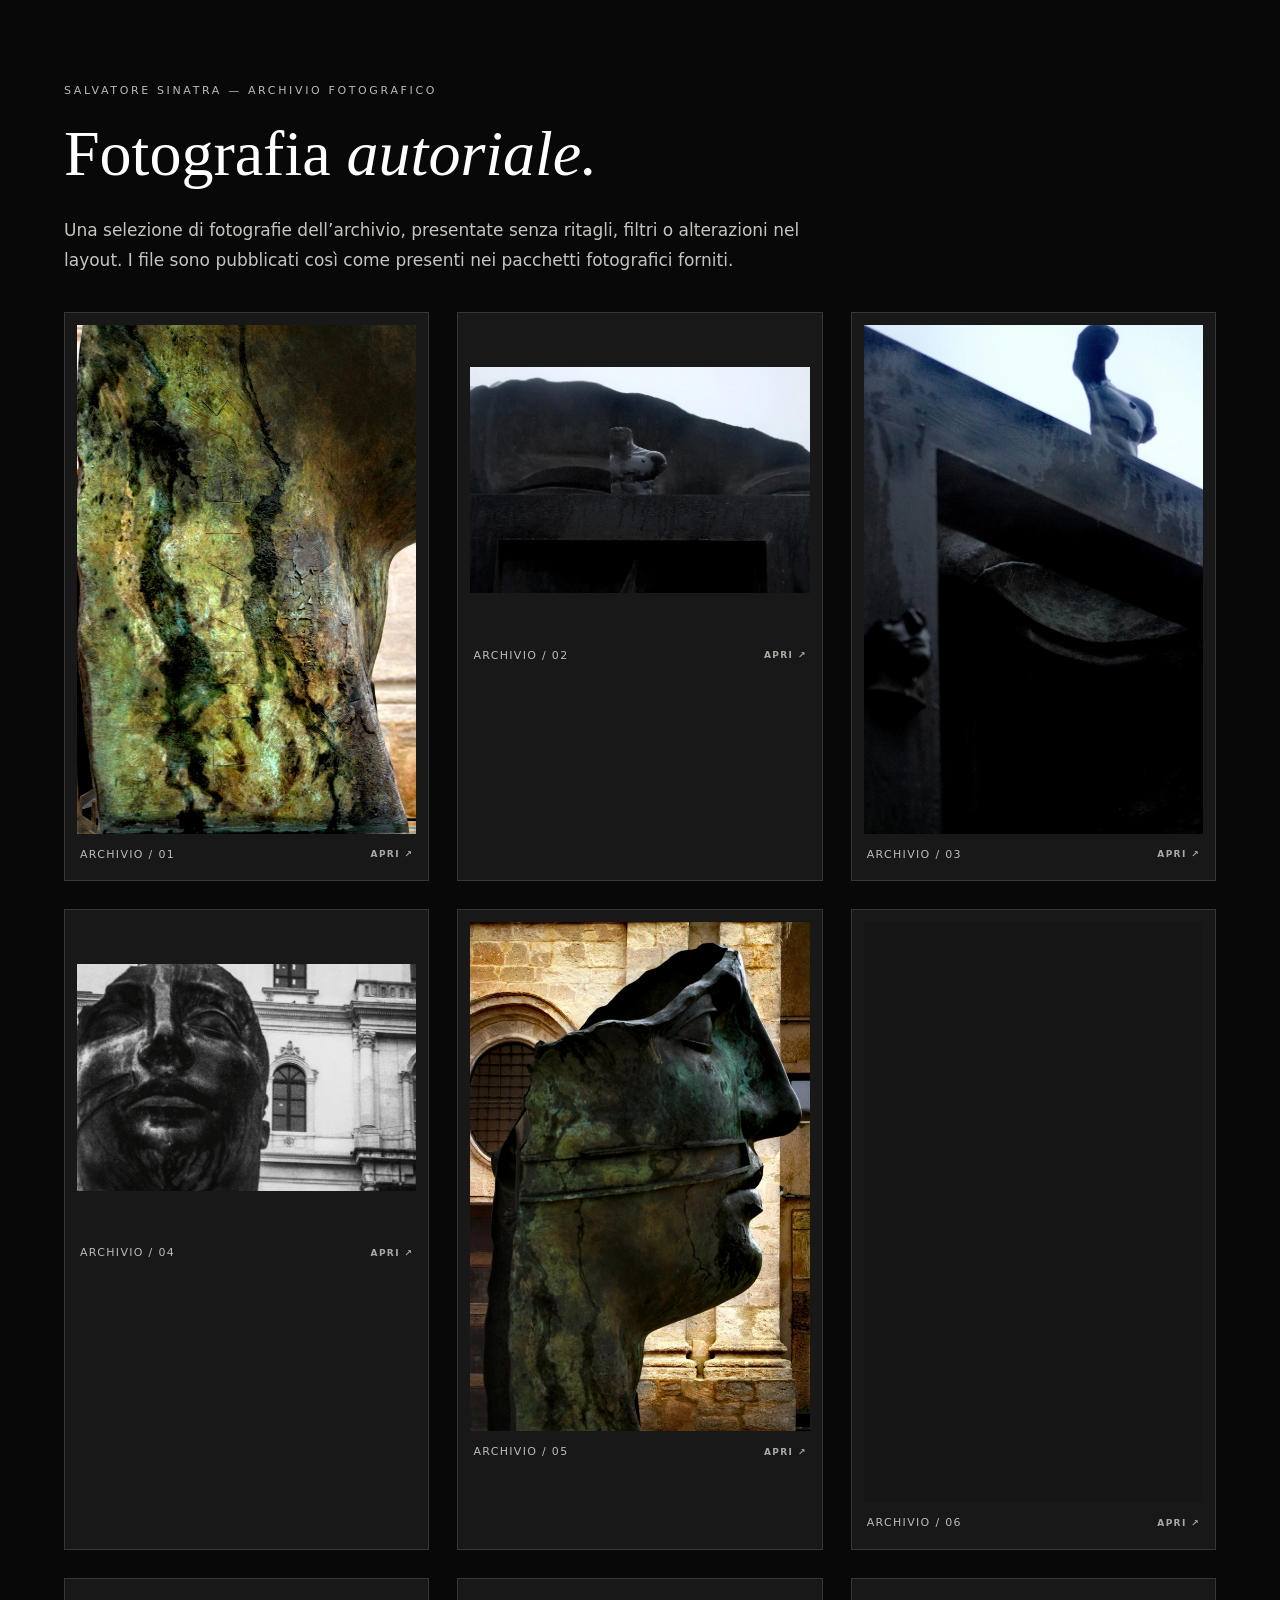
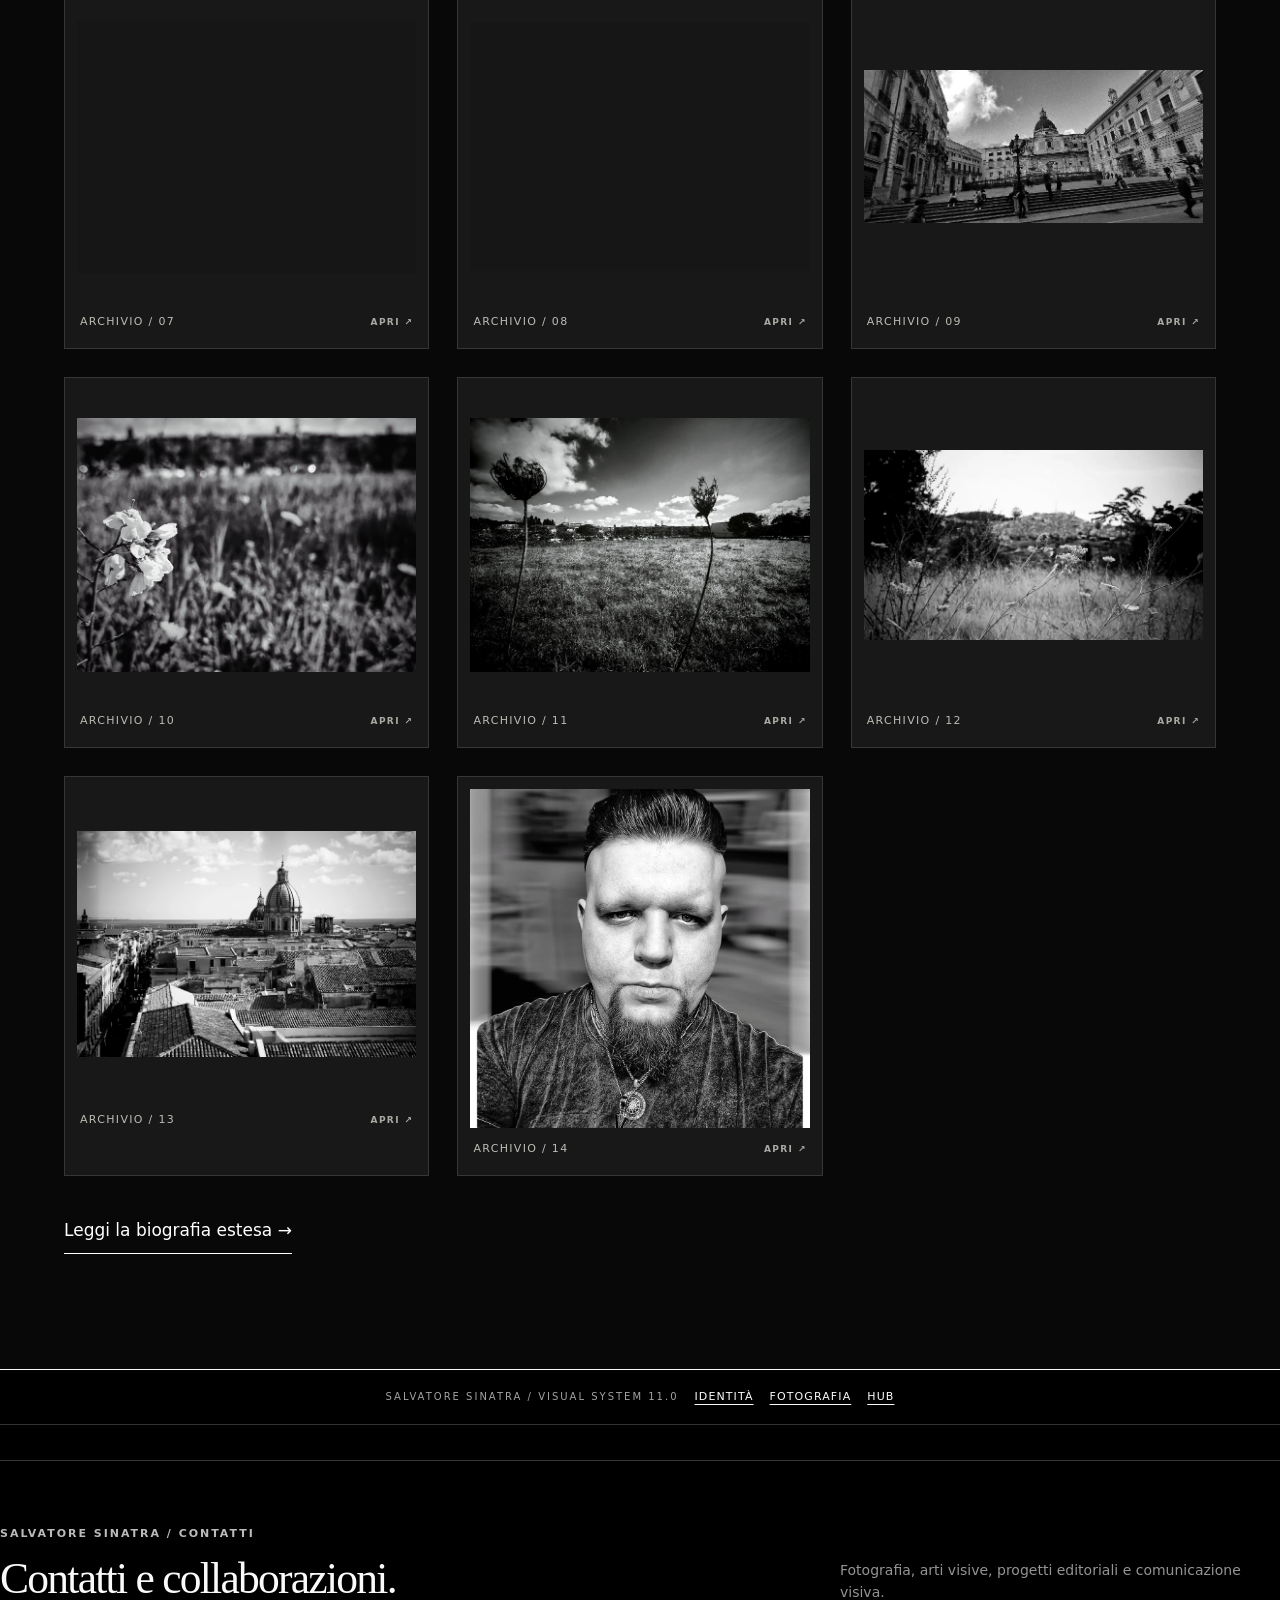
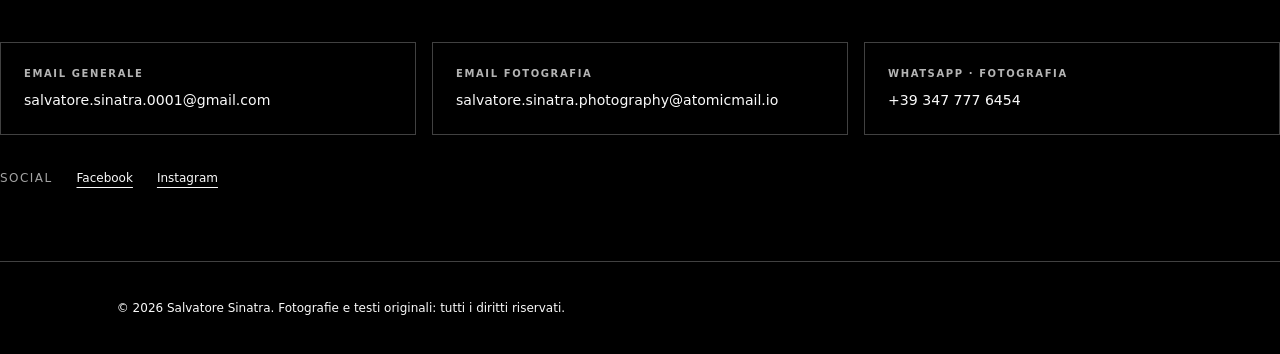
==== commit c3819bb0: "Align official social references with confirmed personal Facebook profile" ====
--- a/index.html
+++ b/index.html
@@ -61,6 +61,7 @@
     </div>
     <nav class="ss-contact-footer__social" aria-label="Profili social ufficiali">
       <span class="ss-contact-footer__social-label">Social</span>
+      <a href="https://www.facebook.com/profile.php?id=61594648539977" target="_blank" rel="noopener noreferrer">Facebook</a>
       <a href="https://www.instagram.com/salvatoresinatraofficial/" target="_blank" rel="noopener noreferrer">Instagram</a>
     </nav>
   </section>
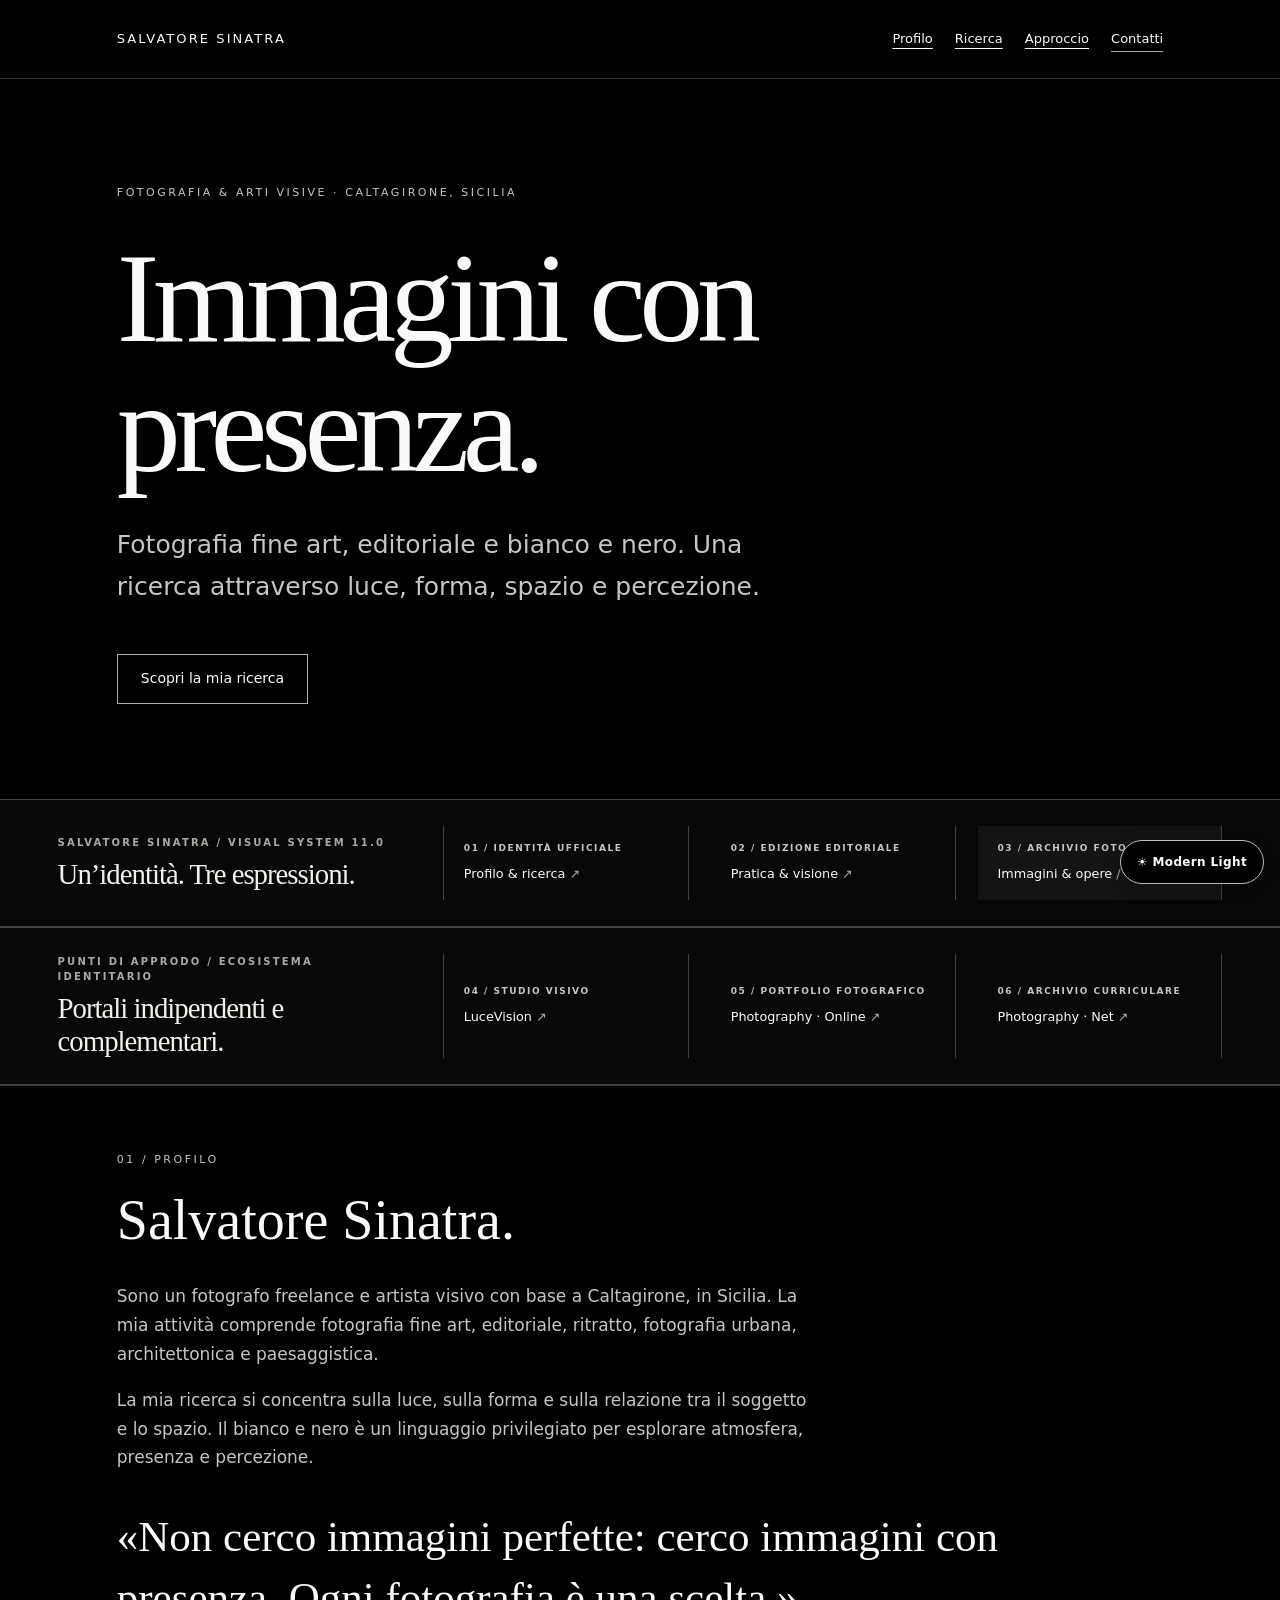
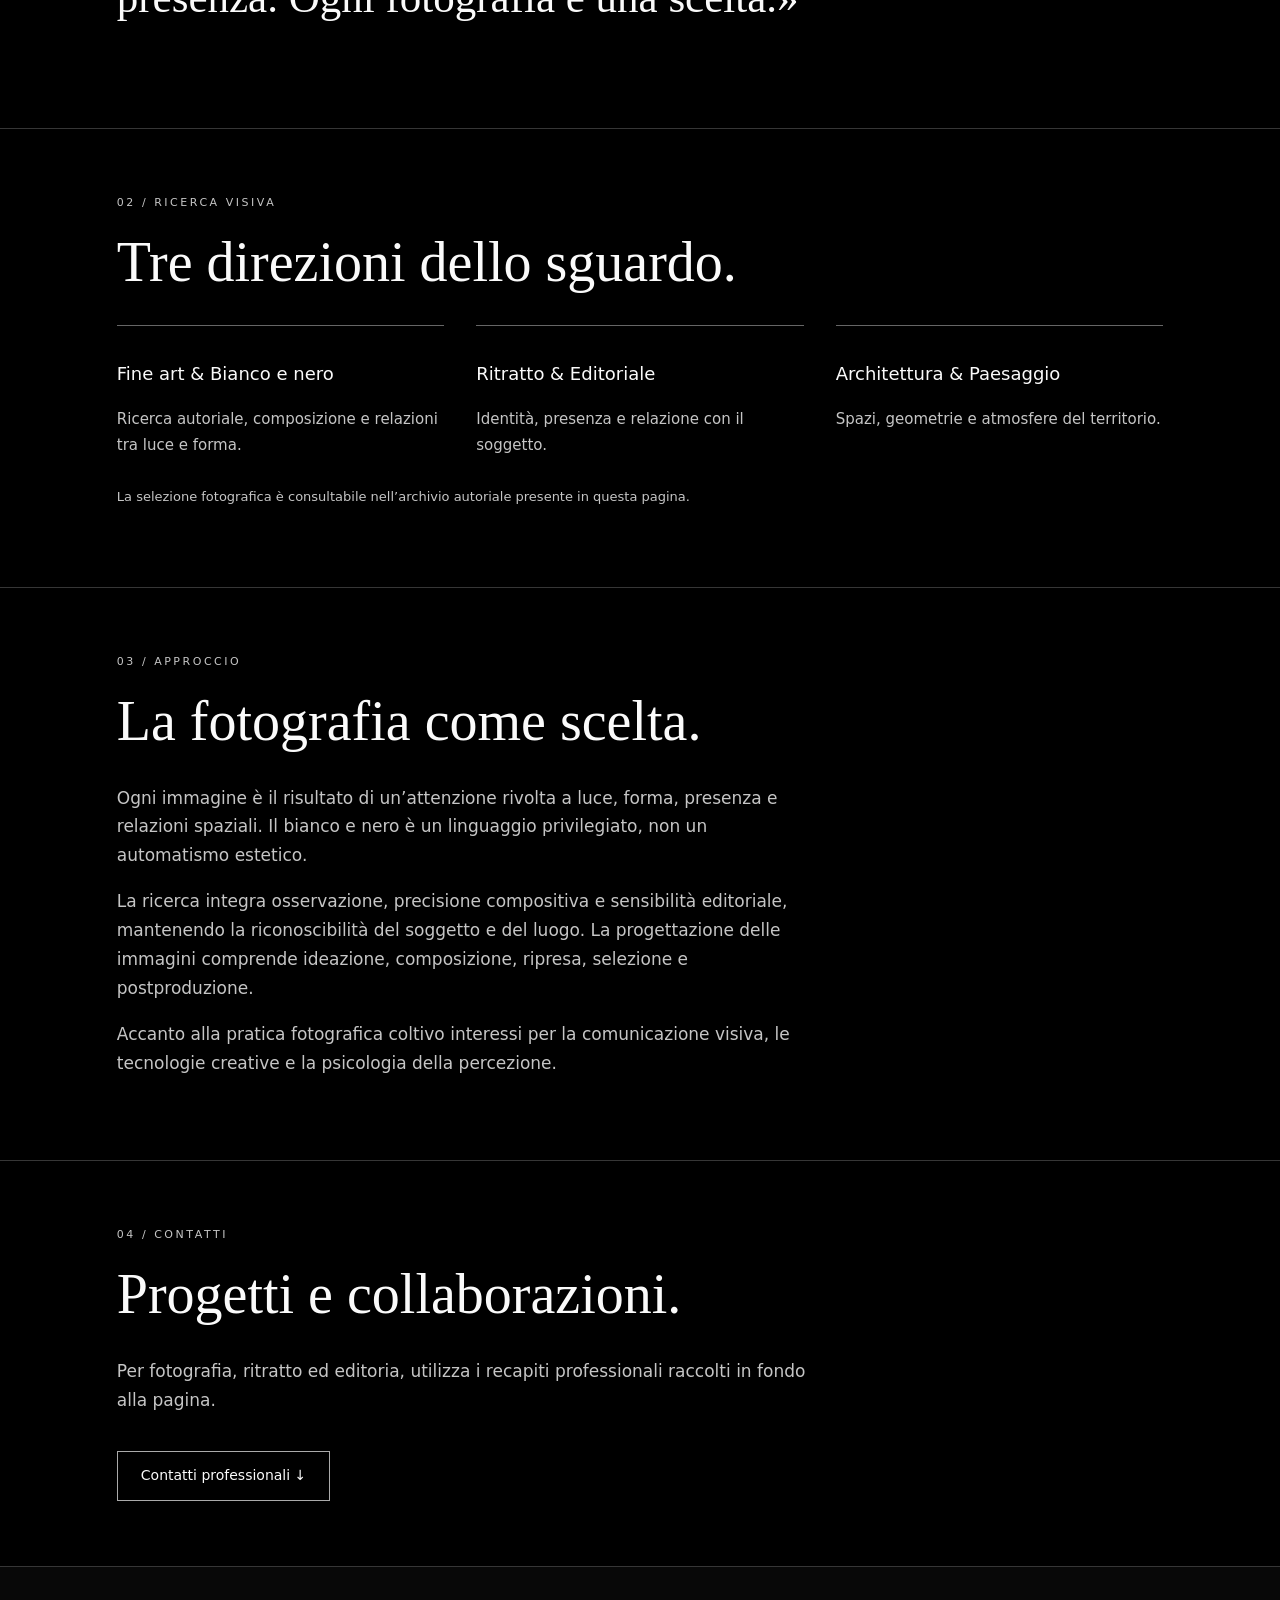
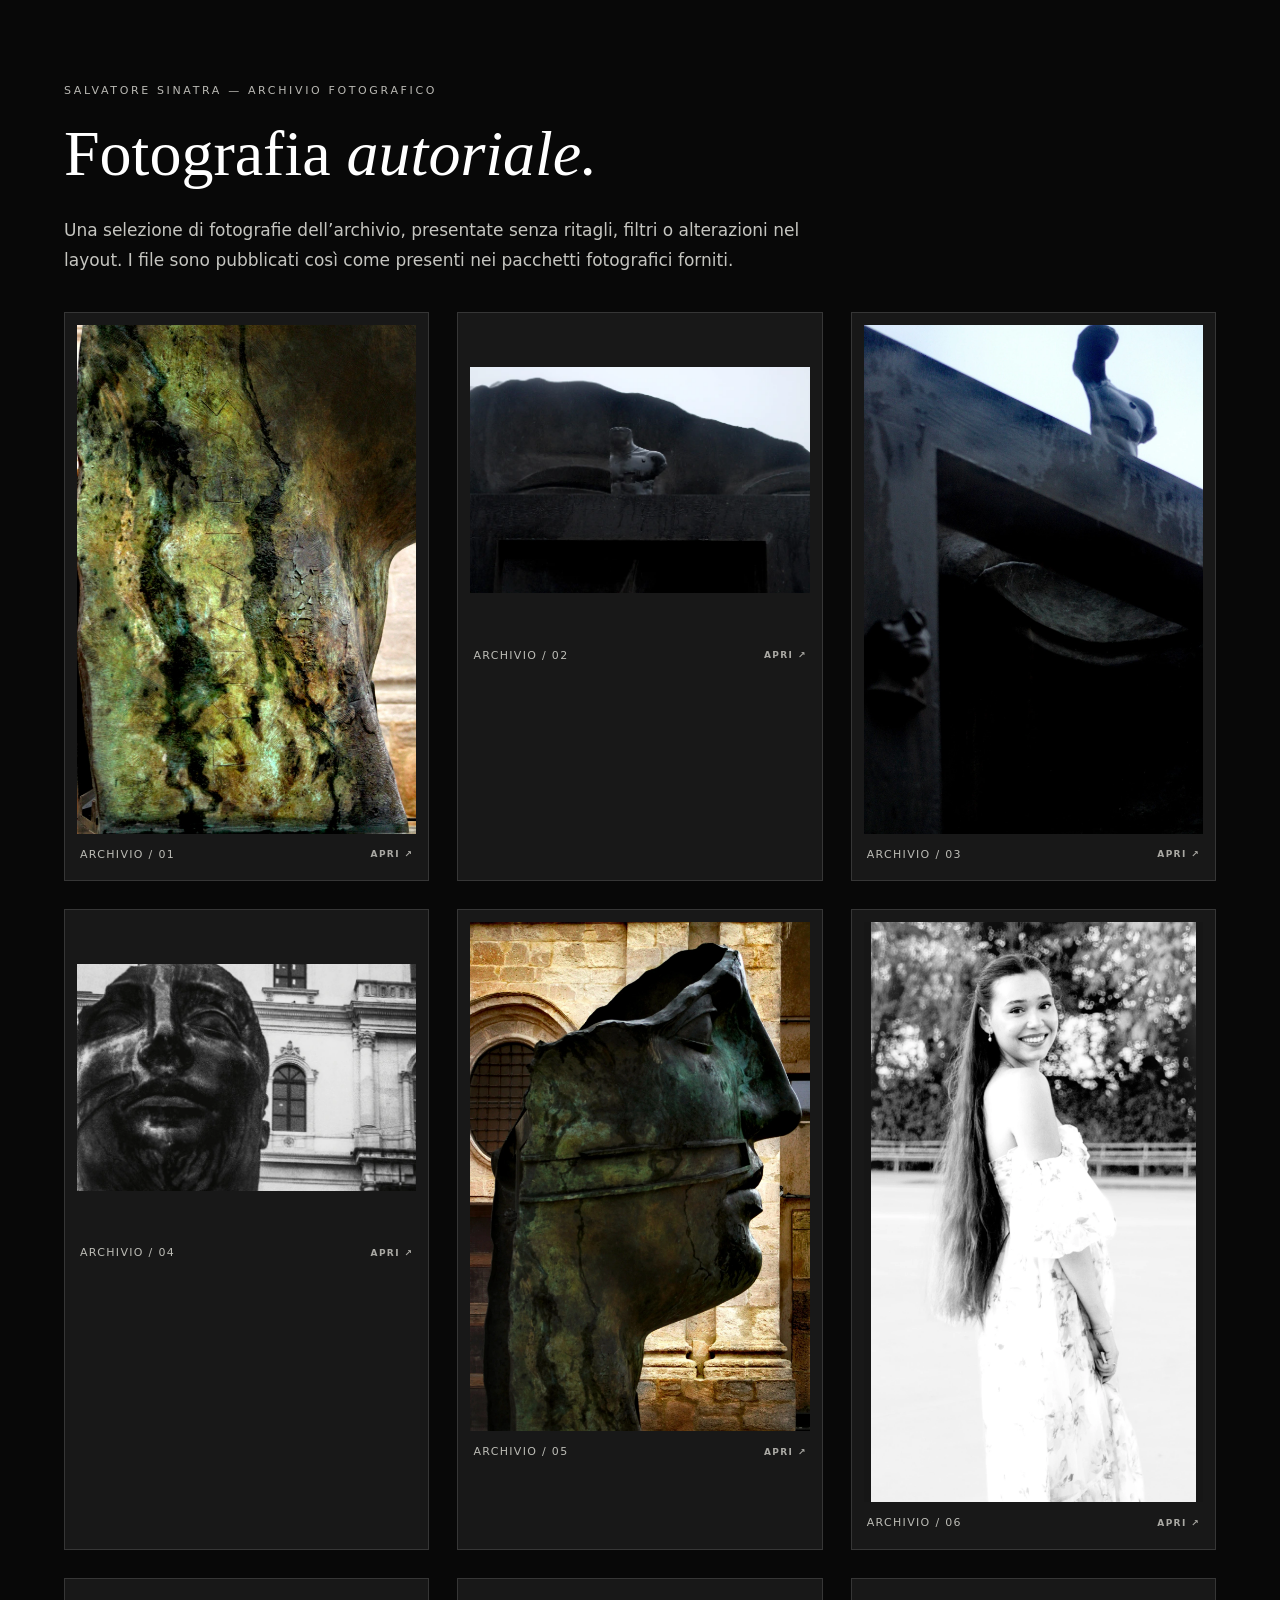
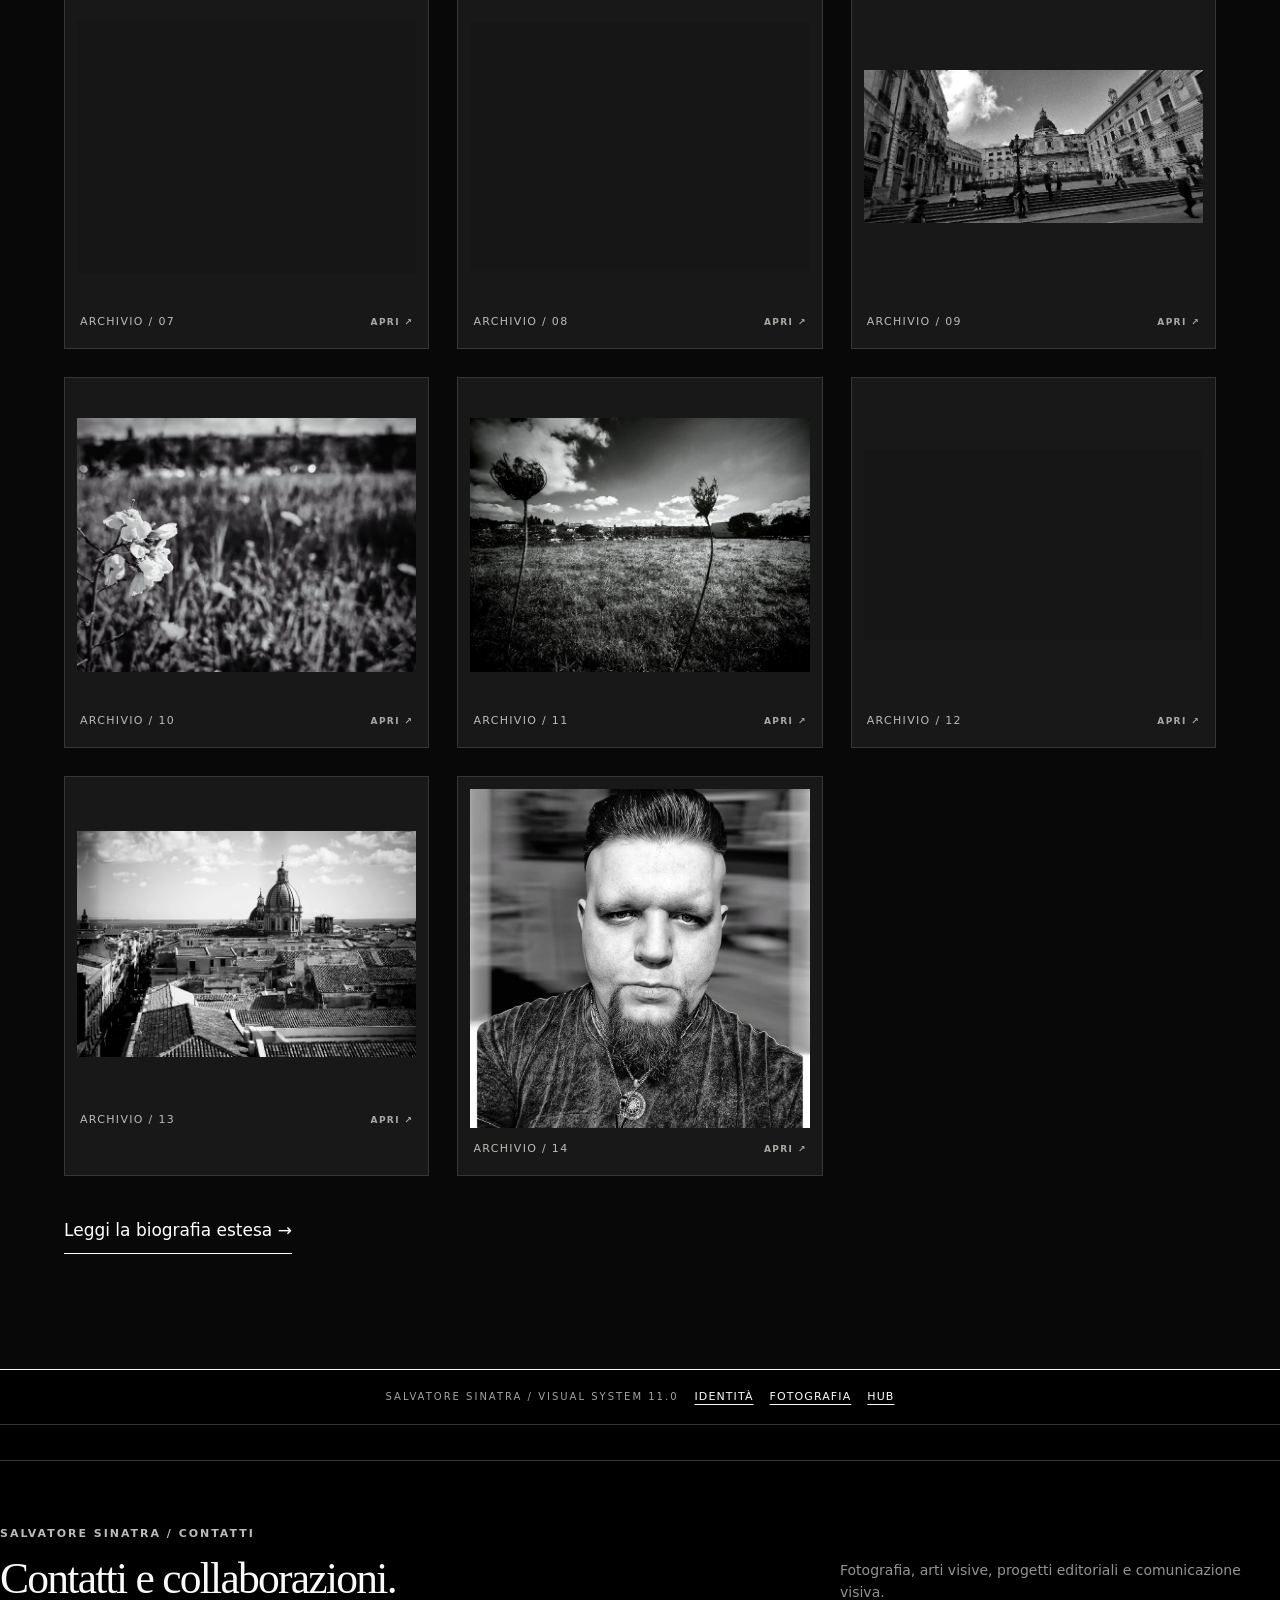
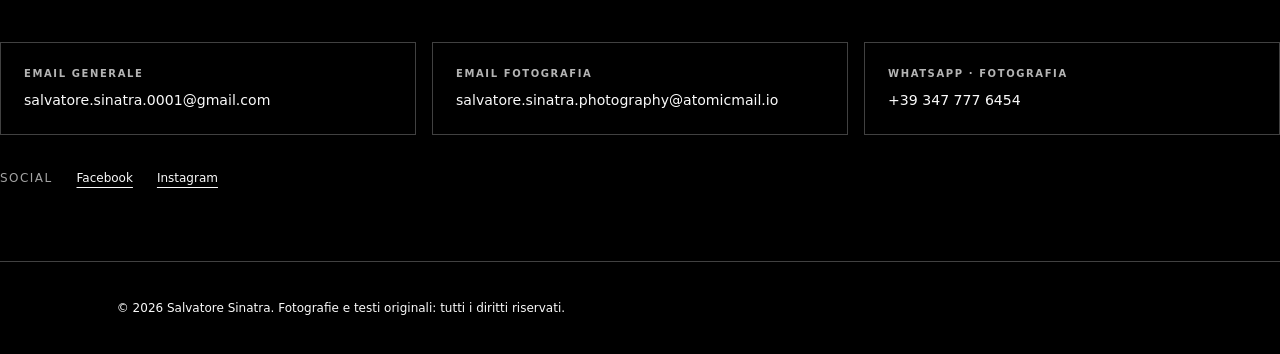
==== commit 53a3588e: "Use canonical www URL for main identity site link" ====
--- a/index.html
+++ b/index.html
@@ -11,7 +11,7 @@
   <meta name="twitter:description" content="Salvatore Sinatra, fotografo freelance e artista visivo a Caltagirone, Sicilia. Fotografia fine art, editoriale, ritratto e bianco e nero.">
   <meta name="twitter:image" content="https://www.salvatoresinatraphotography.it/assets/photos/1000022959.webp">
   <script type="application/ld+json">{"@context":"https://schema.org","@type":"WebSite","name":"Salvatore Sinatra — Fotografia e Arti Visive","url":"https://www.salvatoresinatraphotography.it/","description":"Salvatore Sinatra, fotografo freelance e artista visivo a Caltagirone, Sicilia. Fotografia fine art, editoriale, ritratto e bianco e nero.","inLanguage":"it-IT"}</script>
-<link rel="stylesheet" href="assets/ss-visual-theme.css"><link rel="stylesheet" href="assets/ss-editorial-v11.css"><link rel="stylesheet" href="assets/ss-contact-footer.css"></head><body><a class="skip" href="#contenuto">Vai al contenuto</a><header><div class="wrap"><a class="brand" href="./">SALVATORE SINATRA</a><nav aria-label="Navigazione principale"><a href="#profilo">Profilo</a><a href="#ricerca">Ricerca</a><a href="#approccio">Approccio</a><a href="#contatti">Contatti</a></nav></div></header><main id="contenuto"><section class="hero"><div class="wrap"><div class="eyebrow">Fotografia & Arti Visive · Caltagirone, Sicilia</div><h1>Immagini con<br>presenza.</h1><p class="lead">Fotografia fine art, editoriale e bianco e nero. Una ricerca attraverso luce, forma, spazio e percezione.</p><a class="button" href="#profilo">Scopri la mia ricerca</a></div></section><aside class="ss11-network" aria-label="Sistema editoriale e siti di Salvatore Sinatra"><div class="ss11-network__heading"><span class="ss11-network__eyebrow">SALVATORE SINATRA / VISUAL SYSTEM 11.0</span><strong>Un’identità. Tre espressioni.</strong></div><nav class="ss11-network__links" aria-label="Naviga tra i siti identitari"><a class="ss11-network__link" href="https://salvatoresinatra.it/"><small>01 / IDENTITÀ UFFICIALE</small><span>Profilo & ricerca</span></a><a class="ss11-network__link" href="https://www.salvatore-sinatra.it/"><small>02 / EDIZIONE EDITORIALE</small><span>Pratica & visione</span></a><a class="ss11-network__link" href="https://www.salvatoresinatraphotography.it/" aria-current="page"><small>03 / ARCHIVIO FOTOGRAFICO</small><span>Immagini & opere</span></a></nav></aside><aside class="ss11-network" aria-label="Altri siti autonomi di Salvatore Sinatra"><div class="ss11-network__heading"><span class="ss11-network__eyebrow">PUNTI DI APPRODO / ECOSISTEMA IDENTITARIO</span><strong>Portali indipendenti e complementari.</strong></div><nav class="ss11-network__links" aria-label="Altri punti di approdo di Salvatore Sinatra"><a class="ss11-network__link" href="https://www.lucevision.it/"><small>04 / STUDIO VISIVO</small><span>LuceVision</span></a><a class="ss11-network__link" href="https://www.salvatoresinatraphotography.online/"><small>05 / PORTFOLIO FOTOGRAFICO</small><span>Photography · Online</span></a><a class="ss11-network__link" href="https://www.salvatoresinatraphotography.net/"><small>06 / ARCHIVIO CURRICULARE</small><span>Photography · Net</span></a></nav></aside><section id="profilo"><div class="wrap"><div class="eyebrow">01 / Profilo</div><h2>Salvatore Sinatra.</h2><p>Sono un fotografo freelance e artista visivo con base a Caltagirone, in Sicilia. La mia attività comprende fotografia fine art, editoriale, ritratto, fotografia urbana, architettonica e paesaggistica.</p><p>La mia ricerca si concentra sulla luce, sulla forma e sulla relazione tra il soggetto e lo spazio. Il bianco e nero è un linguaggio privilegiato per esplorare atmosfera, presenza e percezione.</p><blockquote>«Non cerco immagini perfette: cerco immagini con presenza. Ogni fotografia è una scelta.»</blockquote></div></section><section id="ricerca"><div class="wrap"><div class="eyebrow">02 / Ricerca visiva</div><h2>Tre direzioni dello sguardo.</h2><div class="grid"><div class="item"><h3>Fine art & Bianco e nero</h3><p>Ricerca autoriale, composizione e relazioni tra luce e forma.</p></div><div class="item"><h3>Ritratto & Editoriale</h3><p>Identità, presenza e relazione con il soggetto.</p></div><div class="item"><h3>Architettura & Paesaggio</h3><p>Spazi, geometrie e atmosfere del territorio.</p></div></div><p class="note">La selezione fotografica è consultabile nell’archivio autoriale presente in questa pagina.</p></div></section><section id="approccio"><div class="wrap"><div class="eyebrow">03 / Approccio</div><h2>La fotografia come scelta.</h2><p>Ogni immagine è il risultato di un’attenzione rivolta a luce, forma, presenza e relazioni spaziali. Il bianco e nero è un linguaggio privilegiato, non un automatismo estetico.</p><p>La ricerca integra osservazione, precisione compositiva e sensibilità editoriale, mantenendo la riconoscibilità del soggetto e del luogo. La progettazione delle immagini comprende ideazione, composizione, ripresa, selezione e postproduzione.</p><p>Accanto alla pratica fotografica coltivo interessi per la comunicazione visiva, le tecnologie creative e la psicologia della percezione.</p></div></section><section id="contatti"><div class="wrap"><div class="eyebrow">04 / Contatti</div><h2>Progetti e collaborazioni.</h2><p>Per fotografia, ritratto ed editoria, utilizza i recapiti professionali raccolti in fondo alla pagina.</p><a class="button" href="#contatti-unificati">Contatti professionali ↓</a></div></section><style id="ss-photo-gallery-style-v10">
+<link rel="stylesheet" href="assets/ss-visual-theme.css"><link rel="stylesheet" href="assets/ss-editorial-v11.css"><link rel="stylesheet" href="assets/ss-contact-footer.css"></head><body><a class="skip" href="#contenuto">Vai al contenuto</a><header><div class="wrap"><a class="brand" href="./">SALVATORE SINATRA</a><nav aria-label="Navigazione principale"><a href="#profilo">Profilo</a><a href="#ricerca">Ricerca</a><a href="#approccio">Approccio</a><a href="#contatti">Contatti</a></nav></div></header><main id="contenuto"><section class="hero"><div class="wrap"><div class="eyebrow">Fotografia & Arti Visive · Caltagirone, Sicilia</div><h1>Immagini con<br>presenza.</h1><p class="lead">Fotografia fine art, editoriale e bianco e nero. Una ricerca attraverso luce, forma, spazio e percezione.</p><a class="button" href="#profilo">Scopri la mia ricerca</a></div></section><aside class="ss11-network" aria-label="Sistema editoriale e siti di Salvatore Sinatra"><div class="ss11-network__heading"><span class="ss11-network__eyebrow">SALVATORE SINATRA / VISUAL SYSTEM 11.0</span><strong>Un’identità. Tre espressioni.</strong></div><nav class="ss11-network__links" aria-label="Naviga tra i siti identitari"><a class="ss11-network__link" href="https://www.salvatoresinatra.it/"><small>01 / IDENTITÀ UFFICIALE</small><span>Profilo & ricerca</span></a><a class="ss11-network__link" href="https://www.salvatore-sinatra.it/"><small>02 / EDIZIONE EDITORIALE</small><span>Pratica & visione</span></a><a class="ss11-network__link" href="https://www.salvatoresinatraphotography.it/" aria-current="page"><small>03 / ARCHIVIO FOTOGRAFICO</small><span>Immagini & opere</span></a></nav></aside><aside class="ss11-network" aria-label="Altri siti autonomi di Salvatore Sinatra"><div class="ss11-network__heading"><span class="ss11-network__eyebrow">PUNTI DI APPRODO / ECOSISTEMA IDENTITARIO</span><strong>Portali indipendenti e complementari.</strong></div><nav class="ss11-network__links" aria-label="Altri punti di approdo di Salvatore Sinatra"><a class="ss11-network__link" href="https://www.lucevision.it/"><small>04 / STUDIO VISIVO</small><span>LuceVision</span></a><a class="ss11-network__link" href="https://www.salvatoresinatraphotography.online/"><small>05 / PORTFOLIO FOTOGRAFICO</small><span>Photography · Online</span></a><a class="ss11-network__link" href="https://www.salvatoresinatraphotography.net/"><small>06 / ARCHIVIO CURRICULARE</small><span>Photography · Net</span></a></nav></aside><section id="profilo"><div class="wrap"><div class="eyebrow">01 / Profilo</div><h2>Salvatore Sinatra.</h2><p>Sono un fotografo freelance e artista visivo con base a Caltagirone, in Sicilia. La mia attività comprende fotografia fine art, editoriale, ritratto, fotografia urbana, architettonica e paesaggistica.</p><p>La mia ricerca si concentra sulla luce, sulla forma e sulla relazione tra il soggetto e lo spazio. Il bianco e nero è un linguaggio privilegiato per esplorare atmosfera, presenza e percezione.</p><blockquote>«Non cerco immagini perfette: cerco immagini con presenza. Ogni fotografia è una scelta.»</blockquote></div></section><section id="ricerca"><div class="wrap"><div class="eyebrow">02 / Ricerca visiva</div><h2>Tre direzioni dello sguardo.</h2><div class="grid"><div class="item"><h3>Fine art & Bianco e nero</h3><p>Ricerca autoriale, composizione e relazioni tra luce e forma.</p></div><div class="item"><h3>Ritratto & Editoriale</h3><p>Identità, presenza e relazione con il soggetto.</p></div><div class="item"><h3>Architettura & Paesaggio</h3><p>Spazi, geometrie e atmosfere del territorio.</p></div></div><p class="note">La selezione fotografica è consultabile nell’archivio autoriale presente in questa pagina.</p></div></section><section id="approccio"><div class="wrap"><div class="eyebrow">03 / Approccio</div><h2>La fotografia come scelta.</h2><p>Ogni immagine è il risultato di un’attenzione rivolta a luce, forma, presenza e relazioni spaziali. Il bianco e nero è un linguaggio privilegiato, non un automatismo estetico.</p><p>La ricerca integra osservazione, precisione compositiva e sensibilità editoriale, mantenendo la riconoscibilità del soggetto e del luogo. La progettazione delle immagini comprende ideazione, composizione, ripresa, selezione e postproduzione.</p><p>Accanto alla pratica fotografica coltivo interessi per la comunicazione visiva, le tecnologie creative e la psicologia della percezione.</p></div></section><section id="contatti"><div class="wrap"><div class="eyebrow">04 / Contatti</div><h2>Progetti e collaborazioni.</h2><p>Per fotografia, ritratto ed editoria, utilizza i recapiti professionali raccolti in fondo alla pagina.</p><a class="button" href="#contatti-unificati">Contatti professionali ↓</a></div></section><style id="ss-photo-gallery-style-v10">
 #ss-photo-gallery-v10{padding:clamp(50px,9vw,120px) 5vw;background:#101010;color:#f4f3ef;font-family:system-ui,-apple-system,BlinkMacSystemFont,"Segoe UI",sans-serif}
 #ss-photo-gallery-v10 .ss-gallery-inner{max-width:1400px;margin:auto}
 #ss-photo-gallery-v10 .ss-photo-overline{font-size:11px;letter-spacing:.24em;text-transform:uppercase;color:#bab9b4}
